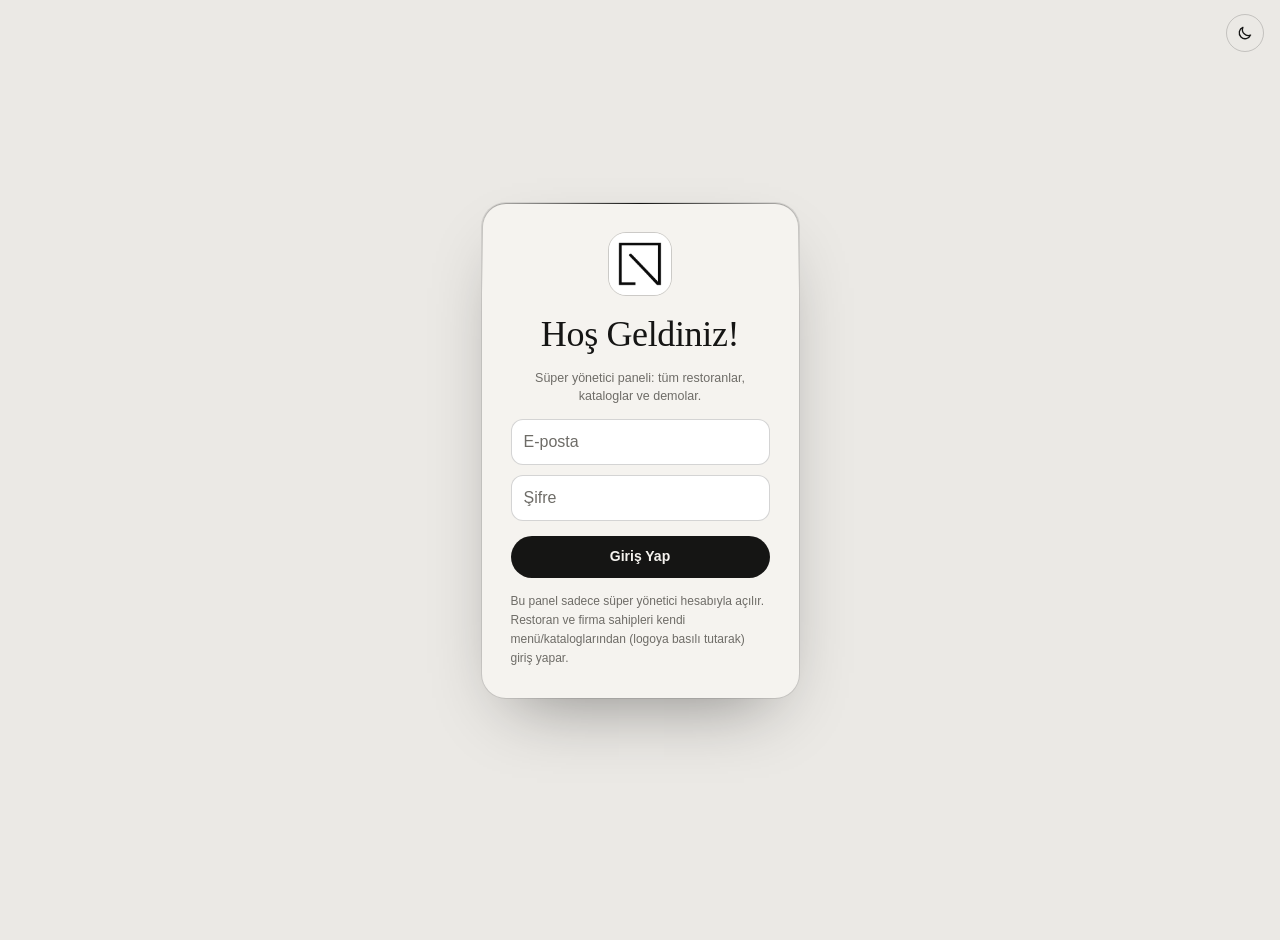
==== 821/index.html @ 1d8a5e5c "QR kod: /821, menü paneli ve katalog panelinden PNG/SVG indirme Co-Authored-By: Claude Sonnet 5.5 <n" ====
<!DOCTYPE html>
<html lang="tr">
<head>
<meta charset="UTF-8">
<meta http-equiv="Content-Security-Policy" content="default-src 'self'; script-src 'self' 'unsafe-inline'; style-src 'self' 'unsafe-inline' https://fonts.googleapis.com; font-src 'self' https://fonts.gstatic.com data:; img-src 'self' https: data: blob:; media-src 'self' https: data: blob:; connect-src 'self' https://rfwgjzkewtjpdcvrhepg.supabase.co https://media.neardiji.com https://translate.googleapis.com https://api.mymemory.translated.net https://open.er-api.com https://api.frankfurter.app https://api.frankfurter.dev; worker-src 'self' blob:; object-src 'none'; base-uri 'self'; form-action 'self'; frame-src 'none'; upgrade-insecure-requests">
<meta name="referrer" content="strict-origin-when-cross-origin">
<link rel="icon" href="/favicon.ico" sizes="any">
<link rel="icon" type="image/png" sizes="32x32" href="/assets/icons/favicon-32.png">
<link rel="apple-touch-icon" href="/assets/icons/apple-touch-icon.png">
<link rel="manifest" href="/site.webmanifest">
<link rel="preconnect" href="https://fonts.googleapis.com">
<link rel="preconnect" href="https://fonts.gstatic.com" crossorigin>
<link rel="stylesheet" href="https://fonts.googleapis.com/css2?family=Geist:wght@400;500;600;700&family=Instrument+Serif&display=swap">
<script>try{var t=localStorage.getItem("nd821Theme")||(matchMedia("(prefers-color-scheme: light)").matches?"light":"dark");document.documentElement.dataset.theme=t}catch(e){}</script>
<meta name="apple-mobile-web-app-capable" content="yes">
<meta name="mobile-web-app-capable" content="yes">
<meta name="viewport" content="width=device-width,initial-scale=1,viewport-fit=cover">
<meta name="theme-color" content="#111110">
<meta name="robots" content="noindex,nofollow">
<title>NearDiji Süper Yönetici</title>
<style>
/* Tek koyu görünüm: menü panelinin altın vurgulu tasarım dili */
:root{
 color-scheme:dark;
 --bg:#0f0f11;
 --surface:#16161a;
 --surface2:#1d1d22;
 --line:rgba(255,255,255,.08);
 --ink:#f2f2f4;
 --muted:#8b8b95;
 --accent:#d6a83d;
 --accent2:#f0c45a;
 --ok:#6fcf8f;
 --warn:#f0b35a;
 --bad:#ff8d8d;
 --info:#8fb8ff;
 --font:-apple-system,BlinkMacSystemFont,"Segoe UI",Roboto,Helvetica,Arial,sans-serif;
 --mono:ui-monospace,SFMono-Regular,Menlo,Consolas,monospace;
}
*{box-sizing:border-box}
html,body{margin:0;background:var(--bg);color:var(--ink);font:14px/1.5 var(--font)}
body{
 padding-left:max(16px,env(safe-area-inset-left,0px));
 padding-right:max(16px,env(safe-area-inset-right,0px));
 padding-top:env(safe-area-inset-top,0px);
 padding-bottom:calc(40px + env(safe-area-inset-bottom,0px));
}
button,input,select{font:inherit;color:inherit}
button{cursor:pointer}
button:focus-visible,input:focus-visible,select:focus-visible,a:focus-visible{outline:2px solid var(--accent);outline-offset:2px}
a{color:var(--accent2)}
.wrap{max-width:1100px;margin:0 auto}
[hidden]{display:none!important}

.btn{
 display:inline-flex;align-items:center;justify-content:center;gap:6px;
 min-height:42px;padding:9px 14px;border-radius:11px;
 border:1px solid var(--line);background:var(--surface2);color:var(--ink);
 font-weight:700;font-size:13px;text-decoration:none;white-space:nowrap
}
.btn.gold{border-color:transparent;background:linear-gradient(135deg,var(--accent),var(--accent2));color:#111}
.btn.danger{background:#3a1719;border-color:#572024;color:var(--bad)}
.btn.small{min-height:34px;padding:6px 11px;font-size:12px;border-radius:9px}
.btn:disabled{opacity:.55;cursor:default}

.field{display:flex;flex-direction:column;gap:6px;margin-top:12px}
.field label{font-size:11px;font-weight:700;color:var(--muted);letter-spacing:.02em}
.field input,.field select{
 width:100%;min-height:44px;padding:10px 12px;border-radius:11px;
 border:1px solid #303036;background:#121215;outline:none
}
.field input:focus,.field select:focus{border-color:var(--accent)}
.hint{font-size:11px;color:var(--muted)}
.hint code{font-family:var(--mono);color:var(--accent2);word-break:break-all}
.error{
 margin-top:12px;padding:10px 12px;border-radius:10px;
 background:#3a1717;color:var(--bad);font-size:12.5px
}

/* Giriş */
.login-screen{min-height:100vh;min-height:100dvh;display:flex;align-items:center;justify-content:center;padding:24px 0}
.login{max-width:380px;margin:12vh auto 0;padding:26px;border-radius:20px;background:var(--surface);border:1px solid var(--line)}
.logo{
 width:56px;height:56px;border-radius:16px;margin-bottom:16px;
 display:flex;align-items:center;justify-content:center;
 background:linear-gradient(135deg,var(--accent),var(--accent2));color:#111;
 font:700 26px Georgia,serif
}
.login h1{margin:0;font-size:22px}
.login p{margin:6px 0 4px;color:var(--muted);font-size:13px}
.login .btn{width:100%;margin-top:16px}

/* Üst bar */
.top{
 position:sticky;top:env(safe-area-inset-top,0px);z-index:20;
 display:flex;align-items:center;justify-content:space-between;gap:12px;
 padding:14px 0;background:var(--bg);border-bottom:1px solid var(--line)
}
body::before{content:"";position:fixed;inset:0 0 auto;height:env(safe-area-inset-top,0px);z-index:30;background:var(--bg)}
.brand{display:flex;align-items:center;gap:11px;min-width:0}
.brand .logo{width:40px;height:40px;border-radius:12px;margin:0;font-size:19px;flex:0 0 40px}
.brand b{display:block;font-size:15px}
.brand span{display:block;color:var(--muted);font-size:11px;white-space:nowrap;overflow:hidden;text-overflow:ellipsis}

/* İstatistik */
.stats{display:grid;grid-template-columns:repeat(5,1fr);gap:10px;margin-top:18px}
.stat{padding:13px 14px;border-radius:14px;background:var(--surface);border:1px solid var(--line)}
.stat small{display:block;color:var(--muted);font-size:11px}
.stat b{display:block;margin-top:4px;font-size:24px;font-variant-numeric:tabular-nums}
.stat.warn b{color:var(--warn)}

.actions{display:flex;gap:10px;margin-top:16px;flex-wrap:wrap}
.actions .btn{flex:1 1 180px}

.toolbar{display:flex;gap:10px;margin-top:16px;flex-wrap:wrap;align-items:center}
.search{
 flex:1 1 240px;display:flex;align-items:center;gap:8px;padding:0 12px;
 min-height:44px;border-radius:12px;border:1px solid #303036;background:#121215
}
.search input{flex:1;min-width:0;border:0;background:transparent;outline:none;min-height:42px}
.chips{display:flex;gap:6px;flex-wrap:wrap}
.chip{
 min-height:34px;padding:6px 12px;border-radius:999px;border:1px solid var(--line);
 background:var(--surface);color:var(--muted);font-size:12px;font-weight:700
}
.chip.on{border-color:var(--accent);color:var(--accent2);background:rgba(214,168,61,.1)}

/* Ürün sekmesi: Menüler | Kataloglar */
.kinds{display:grid;grid-template-columns:1fr 1fr;gap:6px;padding:5px;margin:0 0 14px;border:1px solid rgba(255,255,255,.08);border-radius:16px;background:rgba(255,255,255,.03)}
.kinds button{display:flex;flex-direction:column;align-items:center;gap:2px;padding:10px 8px;border:0;border-radius:12px;background:transparent;color:#a1a1aa;font:inherit;font-weight:700;font-size:14px;cursor:pointer;min-height:48px}
.kinds button small{font-weight:500;font-size:11px;opacity:.7}
.kinds button.on{background:#d6a83d;color:#111}
/* Restoran listesi */
.list{display:grid;grid-template-columns:repeat(auto-fill,minmax(320px,1fr));gap:12px;margin-top:16px}
.card{
 display:flex;flex-direction:column;gap:10px;padding:15px;border-radius:16px;
 background:var(--surface);border:1px solid var(--line);min-width:0
}
.card-head{display:flex;align-items:flex-start;justify-content:space-between;gap:10px}
.card-head h3{margin:0;font-size:16px;line-height:1.3;word-break:break-word}
.card-head a{font-family:var(--mono);font-size:11.5px;word-break:break-all;text-decoration:none}
.pill{
 flex:0 0 auto;padding:3px 9px;border-radius:999px;font-size:11px;font-weight:800;
 border:1px solid currentColor
}
.pill.active{color:var(--ok)}
.pill.trial{color:var(--info)}
.pill.expired{color:var(--warn)}
.pill.passive{color:var(--muted)}
.meta{display:flex;flex-wrap:wrap;gap:6px 14px;color:var(--muted);font-size:12px}
.meta b{color:var(--ink);font-variant-numeric:tabular-nums}
.trialline{font-size:12.5px;padding:8px 10px;border-radius:10px;background:var(--surface2)}
.trialline.warn{color:var(--warn)}
.members{display:flex;flex-direction:column;gap:4px;font-size:12px}
.member{display:flex;align-items:center;gap:6px;min-width:0}
.member span{overflow:hidden;text-overflow:ellipsis;white-space:nowrap}
.tag{flex:0 0 auto;padding:1px 6px;border-radius:6px;background:rgba(240,179,90,.13);color:var(--warn);font-size:10px;font-weight:700}
.card-actions{display:flex;gap:6px;flex-wrap:wrap;margin-top:2px}
.card-actions .btn{flex:1 1 auto}
.empty{margin-top:30px;padding:30px;text-align:center;color:var(--muted);border:1px dashed var(--line);border-radius:16px}

/* Modal */
.overlay{
 position:fixed;inset:0;z-index:100;display:flex;align-items:flex-end;justify-content:center;
 background:rgba(0,0,0,.7);padding:0
}
.modal{
 width:100%;max-width:560px;max-height:92vh;overflow:auto;
 padding:20px max(18px,env(safe-area-inset-left,0px)) calc(22px + env(safe-area-inset-bottom,0px));
 border-radius:22px 22px 0 0;background:var(--surface);border:1px solid var(--line)
}
@media (min-width:700px){
 .overlay{align-items:center;padding:20px}
 .modal{border-radius:22px}
}
.modal-head{display:flex;align-items:center;justify-content:space-between;gap:10px}
.modal-head h2{margin:0;font-size:19px}
.x{width:36px;height:36px;border-radius:50%;border:0;background:var(--surface2);font-size:18px}
.seg{display:grid;grid-template-columns:1fr 1fr;gap:6px;margin-top:14px}
.seg button{min-height:46px;border-radius:12px;border:1px solid var(--line);background:var(--surface2);font-weight:700;color:var(--muted)}
.seg button.on{border-color:var(--accent);color:var(--accent2);background:rgba(214,168,61,.1)}
.seg button small{display:block;font-weight:500;font-size:10.5px}
.row2{display:grid;grid-template-columns:1fr 1fr;gap:10px}
.check{display:flex;align-items:center;gap:10px;margin-top:14px;font-size:13px}
.check input{width:20px;height:20px;accent-color:var(--accent)}
.modal-foot{display:flex;gap:8px;margin-top:20px}
.modal-foot .btn{flex:1}
.result{
 margin-top:14px;padding:14px;border-radius:14px;background:#121215;border:1px solid var(--line);
 font-family:var(--mono);font-size:12.5px;white-space:pre-wrap;word-break:break-word;line-height:1.6
}
.success{display:flex;align-items:center;gap:10px;margin-top:6px;color:var(--ok);font-weight:700}
.section-title{margin:20px 0 4px;font-size:12px;font-weight:800;color:var(--muted);text-transform:uppercase;letter-spacing:.06em}
.ext{display:flex;gap:6px;flex-wrap:wrap;margin-top:8px}
.memberrow{display:flex;align-items:center;justify-content:space-between;gap:8px;padding:9px 0;border-bottom:1px solid var(--line);font-size:13px}
.memberrow span{min-width:0;overflow:hidden;text-overflow:ellipsis}

#toast{
 position:fixed;left:50%;top:calc(14px + env(safe-area-inset-top,0px));z-index:300;
 transform:translate(-50%,-20px);opacity:0;pointer-events:none;
 max-width:calc(100% - 32px);padding:11px 16px;border-radius:12px;
 background:#1d1d22;border:1px solid rgba(214,168,61,.45);font-weight:700;font-size:13px;
 transition:opacity .2s,transform .2s
}
#toast.show{opacity:1;transform:translate(-50%,0)}

.loading{display:flex;flex-direction:column;align-items:center;justify-content:center;gap:14px;margin-top:60px;color:var(--muted)}
.spin{width:22px;height:22px;border-radius:50%;border:3px solid rgba(255,255,255,.1);border-top-color:var(--accent);animation:spin .8s linear infinite}
@keyframes spin{to{transform:rotate(360deg)}}
@media (prefers-reduced-motion:reduce){.spin{animation-duration:2.4s}#toast{transition:none}}

@media (max-width:760px){
 .stats{grid-template-columns:repeat(2,1fr)}
 .stats .stat:first-child{grid-column:1/-1}
 .list{grid-template-columns:1fr}
}

/* ===== Giriş kartı (Uiverse.io by Priyanshu02020, menu21 için uyarlandı) ===== */
.lg-container{
 --form-width:315px;
 --login-box-color:#272727;
 --input-color:#3a3a3a;
 --button-color:#373737;
 --footer-color:rgba(255,255,255,.5);
 display:flex;justify-content:center;align-items:center;
 position:relative;overflow:hidden;
 background:var(--login-box-color);
 border-radius:24px;
 width:min(calc(var(--form-width) + 2px),100%);
 padding:1px;
 z-index:8;
 box-shadow:
  0 4px 8px rgba(0,0,0,.2),
  0 8px 16px rgba(0,0,0,.2),
  0 0 8px rgba(255,255,255,.1),
  0 0 16px rgba(255,255,255,.08);
}
.lg-container::before{
 content:"";
 position:absolute;left:50%;top:50%;
 width:200%;aspect-ratio:1;
 z-index:-2;
 background:conic-gradient(from 45deg,transparent 75%,#fff,transparent 100%);
 transform:translate(-50%,-50%) rotate(0deg);
 animation:lgSpin 4s ease-in-out infinite;
}
@keyframes lgSpin{
 100%{transform:translate(-50%,-50%) rotate(360deg)}
}
.lg-box{
 position:relative;z-index:10;
 width:100%;
 background:var(--login-box-color);
 border-radius:23px;
 padding:28px;
 backdrop-filter:blur(15px);
 -webkit-backdrop-filter:blur(15px);
 box-shadow:
  inset 0 40px 60px -8px rgba(255,255,255,.12),
  inset 4px 0 12px -6px rgba(255,255,255,.12),
  inset 0 0 12px -4px rgba(255,255,255,.12);
}
.lg-form{
 display:flex;justify-content:center;align-items:center;
 flex-direction:column;gap:10px;
}
.lg-logo{
 width:65px;height:65px;flex:0 0 65px;
 background:linear-gradient(135deg,rgba(255,255,255,.2),rgba(0,0,0,.2));
 box-shadow:8px 8px 16px rgba(0,0,0,.2),-8px -8px 16px rgba(255,255,255,.06);
 border-radius:20px;border:2px solid #fff;
 display:flex;justify-content:center;align-items:center;
 position:relative;
}
.lg-logo::before{
 content:"";position:absolute;bottom:10px;width:50%;height:20%;
 border-top-left-radius:40px;border-top-right-radius:40px;
 border-bottom-right-radius:20px;border-bottom-left-radius:20px;
 border:2.5px solid #fff;
}
.lg-logo::after{
 content:"";position:absolute;top:10px;width:30%;height:30%;
 border-radius:50%;border:2.5px solid #fff;
}
.lg-header{
 width:100%;text-align:center;font-size:24px;font-weight:bold;
 padding:6px;color:#fff;margin:0;line-height:1.25
}
.lg-sub{
 width:100%;margin:-4px 0 4px;text-align:center;
 color:var(--footer-color);font-size:12.5px;line-height:1.45
}
.lg-input{
 width:100%;padding:10px 12px;min-height:42px;
 border:1px solid transparent;border-radius:12px;
 background:var(--input-color);color:#fff;
 outline:none;font-size:16px;
}
.lg-input::placeholder{color:rgba(255,255,255,.45)}
.lg-input:focus{border:1px solid #fff}
.lg-button{
 width:100%;height:42px;border:none;border-radius:20px;
 font-size:14px;font-weight:600;cursor:pointer;
 display:grid;place-content:center;
 background:var(--button-color);color:#fff;
 transition:.3s;
 box-shadow:
  inset 0 3px 6px -4px rgba(255,255,255,.6),
  inset 0 -3px 6px -2px rgba(0,0,0,.8);
}
.lg-button.sign-in{margin-top:5px}
.lg-button:hover{
 background:rgba(255,255,255,.25);
 box-shadow:
  inset 0 3px 6px rgba(255,255,255,.6),
  inset 0 -3px 6px rgba(0,0,0,.8),
  0 0 8px rgba(255,255,255,.05);
}
.lg-button:disabled{opacity:.6;cursor:default}
.lg-footer{
 width:100%;margin:4px 0 0;text-align:left;
 color:var(--footer-color);font-size:12px;line-height:1.6
}
.lg-link{
 position:relative;padding:0;border:0;background:none;
 color:var(--footer-color);font-weight:600;font-size:12px;
 text-decoration:none;cursor:pointer;transition:color .3s ease
}
.lg-link::after{
 content:"";position:absolute;left:0;bottom:-2px;width:0;
 border-radius:6px;height:1px;background:currentColor;transition:width .3s ease
}
.lg-link:hover,.lg-link:focus-visible{color:#fff}
.lg-link:hover::after,.lg-link:focus-visible::after{width:100%}
.lg-close{
 position:absolute;top:12px;right:12px;z-index:12;
 width:32px;height:32px;border:0;border-radius:50%;
 background:rgba(255,255,255,.08);color:#ddd;font-size:18px;cursor:pointer
}
.lg-error{
 display:none;width:100%;padding:9px 11px;border-radius:10px;
 background:rgba(255,80,80,.14);color:#ff9d9d;font-size:12px;text-align:center
}
.lg-loader{margin:6px auto 0}
@media (prefers-reduced-motion:reduce){.lg-container::before{animation-duration:16s}}

/* ===== Yükleme animasyonu ===== */
/* From Uiverse.io by r0n-dev */ 
.orbital-loader {
  position: relative;
  width: 140px;
  height: 140px;
  margin: auto;
  display: flex;
  align-items: center;
  justify-content: center;
  background: transparent;
  perspective: 800px;
  transform-style: preserve-3d;
  box-sizing: border-box;
}

.orbital-loader *,
.orbital-loader *::before,
.orbital-loader *::after {
  box-sizing: border-box;
  transform-style: preserve-3d;
}

.core-system {
  position: absolute;
  width: 10px;
  height: 10px;
  display: flex;
  align-items: center;
  justify-content: center;
  animation: coreMasterCycle 22s cubic-bezier(0.4, 0, 0.2, 1) infinite;
}

.core-micro-center {
  position: absolute;
  width: 3px;
  height: 3px;
  background-color: #ffffff;
  border-radius: 50%;
  box-shadow: 0 0 6px 1px rgba(255, 255, 255, 0.9);
  animation: corePulse 3.73s ease-in-out infinite alternate;
}

.core-inner-glow {
  position: absolute;
  width: 8px;
  height: 8px;
  border-radius: 50%;
  background: radial-gradient(
    circle,
    rgba(200, 235, 255, 0.9) 0%,
    rgba(255, 255, 255, 0) 70%
  );
  animation: coreBreathe 2.41s ease-in-out infinite alternate;
}

.core-thin-ring {
  position: absolute;
  width: 14px;
  height: 14px;
  border: 1px solid rgba(255, 255, 255, 0.6);
  border-radius: 50%;
  animation: coreRingRotate 4.12s linear infinite;
}

.core-secondary-ring {
  position: absolute;
  width: 22px;
  height: 22px;
  border: 1px dashed rgba(180, 220, 255, 0.35);
  border-radius: 50%;
  animation: coreRingRotateReverse 6.28s linear infinite;
}

.core-outer-ring {
  position: absolute;
  width: 32px;
  height: 32px;
  border: 1px solid rgba(255, 255, 255, 0.15);
  border-top-color: rgba(255, 255, 255, 0.5);
  border-radius: 50%;
  animation: coreRingRotate 9.14s linear infinite;
}

.core-halo {
  position: absolute;
  width: 44px;
  height: 44px;
  border-radius: 50%;
  background: radial-gradient(
    circle,
    rgba(160, 215, 255, 0.12) 0%,
    rgba(255, 255, 255, 0) 75%
  );
  animation: coreFluctuate 5.18s ease-in-out infinite alternate;
}

.pulse-system {
  position: absolute;
  width: 100%;
  height: 100%;
  pointer-events: none;
  display: flex;
  align-items: center;
  justify-content: center;
}

.pulse-ring {
  position: absolute;
  border-radius: 50%;
  border: 1px solid rgba(210, 240, 255, 0.8);
  opacity: 0;
  width: 4px;
  height: 4px;
}

.pulse-ring-1 {
  animation: shockwavePulse 22s cubic-bezier(0.1, 0.8, 0.3, 1) infinite;
}

.pulse-ring-2 {
  animation: shockwavePulse 22s cubic-bezier(0.1, 0.8, 0.3, 1) infinite 0.18s;
}

.pulse-ring-3 {
  animation: shockwavePulse 22s cubic-bezier(0.1, 0.8, 0.3, 1) infinite 0.36s;
}

.orbit-system {
  position: absolute;
  display: flex;
  align-items: center;
  justify-content: center;
  border-radius: 50%;
}

.orbit-path {
  position: absolute;
  width: 100%;
  height: 100%;
  border-radius: 50%;
  pointer-events: none;
}

.orbit-object-wrapper {
  position: absolute;
  width: 100%;
  height: 100%;
  border-radius: 50%;
}

.orbit-object {
  position: absolute;
  top: 50%;
  left: 100%;
  transform: translate(-50%, -50%);
}

.orbit-1 {
  width: 90px;
  height: 90px;
  transform: rotateX(68deg) rotateY(12deg) rotateZ(0deg);
  animation: orbitMaster1 22s ease-in-out infinite;
}

.orbit-1 .orbit-path {
  border: 1px solid rgba(255, 255, 255, 0.22);
  background: radial-gradient(
    circle,
    transparent 60%,
    rgba(255, 255, 255, 0.03) 100%
  );
}

.orbit-1 .orbit-object-wrapper {
  animation: spinClockwise 3.73s linear infinite;
}

.orbit-1 .obj-circle {
  width: 4px;
  height: 4px;
  background-color: #ffffff;
  border-radius: 50%;
  box-shadow: 0 0 5px #ffffff;
}

.orbit-1 .object-trail {
  position: absolute;
  top: 50%;
  left: 100%;
  width: 18px;
  height: 1px;
  background: linear-gradient(90deg, rgba(255, 255, 255, 0.4), transparent);
  transform-origin: left center;
  transform: translateY(-50%) rotate(180deg);
}

.orbit-2 {
  width: 114px;
  height: 114px;
  transform: rotateX(58deg) rotateY(-28deg) rotateZ(25deg);
  animation: orbitMaster2 22s ease-in-out infinite;
}

.orbit-2 .orbit-path {
  border: 1px solid rgba(220, 230, 240, 0.14);
  mask: radial-gradient(circle, transparent 50%, #000 100%),
    conic-gradient(from 0deg, #000 0deg, transparent 270deg, #000 360deg);
  -webkit-mask: conic-gradient(
    from 45deg,
    rgba(0, 0, 0, 0.8) 0deg,
    transparent 180deg,
    rgba(0, 0, 0, 0.8) 360deg
  );
}

.orbit-2 .orbit-object-wrapper {
  animation: spinCounterClockwise 5.18s linear infinite;
}

.orbit-2 .obj-ring {
  width: 5px;
  height: 5px;
  border: 1px solid rgba(255, 255, 255, 0.9);
  border-radius: 50%;
  animation: keepUpright2 5.18s linear infinite;
}

.orbit-3 {
  width: 54px;
  height: 54px;
  transform: rotateX(76deg) rotateY(38deg) rotateZ(-15deg);
  animation: orbitMaster3 22s ease-in-out infinite;
}

.orbit-3 .orbit-path {
  border: 1px dashed rgba(255, 255, 255, 0.28);
}

.orbit-3 .orbit-object-wrapper {
  animation: spinClockwise 2.31s linear infinite;
}

.orbit-3 .obj-bright-point {
  width: 3px;
  height: 3px;
  background-color: #e0f2ff;
  border-radius: 50%;
  box-shadow: 0 0 6px 1px #a6daff;
}

.orbit-4 {
  width: 132px;
  height: 132px;
  transform: rotateX(42deg) rotateY(-52deg) rotateZ(40deg);
  animation: orbitMaster4 22s ease-in-out infinite;
}

.orbit-4 .orbit-path {
  border: 1px solid rgba(255, 255, 255, 0.08);
}

.orbit-4 .orbit-object-wrapper {
  animation: spinCounterClockwise 9.26s linear infinite;
}

.orbit-4 .obj-diamond {
  width: 4px;
  height: 4px;
  background-color: rgba(230, 240, 255, 0.85);
  transform: translate(-50%, -50%) rotate(45deg);
  box-shadow: 0 0 3px rgba(255, 255, 255, 0.5);
}

.orbit-5 {
  width: 102px;
  height: 102px;
  transform: rotateX(62deg) rotateY(65deg) rotateZ(-45deg);
  animation: orbitMaster5 22s ease-in-out infinite;
}

.orbit-5 .orbit-path {
  border: 1px solid rgba(255, 255, 255, 0.12);
  border-left-color: rgba(255, 255, 255, 0.35);
}

.orbit-5 .orbit-object-wrapper {
  animation: spinCounterClockwise 7.87s linear infinite;
}

.orbit-5 .obj-line {
  width: 6px;
  height: 1px;
  background-color: #ffffff;
  box-shadow: 0 0 4px rgba(255, 255, 255, 0.8);
  animation: selfRotate 3.1s linear infinite;
}

.orbit-6 {
  width: 122px;
  height: 122px;
  transform: rotateX(84deg) rotateY(-78deg) rotateZ(10deg);
  animation: orbitMaster6 22s ease-in-out infinite;
}

.orbit-6 .orbit-path {
  border: 1px solid rgba(200, 210, 225, 0.06);
  border-top: 1px solid rgba(255, 255, 255, 0.25);
}

.orbit-6 .orbit-object-wrapper {
  animation: spinClockwise 11.13s linear infinite;
}

.orbit-6 .obj-square {
  width: 3px;
  height: 3px;
  background-color: rgba(210, 235, 255, 0.9);
  animation: keepUpright6 11.13s linear infinite;
}

.orbit-7 {
  width: 138px;
  height: 120px;
  transform: rotateX(48deg) rotateY(22deg) rotateZ(-65deg) skewX(8deg);
  animation: orbitMaster7 22s ease-in-out infinite;
}

.orbit-7 .orbit-path {
  border: 1px solid rgba(255, 255, 255, 0.1);
  border-style: double;
}

.orbit-7 .orbit-object-wrapper {
  animation: spinCounterClockwise 13.62s linear infinite;
}

.orbit-7 .obj-fragment {
  width: 5px;
  height: 4px;
  background-color: rgba(240, 248, 255, 0.85);
  clip-path: polygon(0% 0%, 100% 20%, 80% 100%, 10% 70%);
  animation: selfRotate 4.5s linear infinite reverse;
}

.particle-system {
  position: absolute;
  width: 100%;
  height: 100%;
  pointer-events: none;
}

.particle {
  position: absolute;
  background-color: rgba(255, 255, 255, 0.7);
  border-radius: 50%;
  animation: particleFloat 6s ease-in-out infinite alternate;
}

.p1 {
  width: 1.5px;
  height: 1.5px;
  top: 22%;
  left: 30%;
  animation-delay: 0.2s;
  opacity: 0.4;
}
.p2 {
  width: 2px;
  height: 2px;
  top: 75%;
  left: 20%;
  animation-delay: 1.1s;
  opacity: 0.6;
}
.p3 {
  width: 1px;
  height: 1px;
  top: 15%;
  left: 70%;
  animation-delay: 0.7s;
  opacity: 0.3;
}
.p4 {
  width: 2px;
  height: 2px;
  top: 80%;
  left: 75%;
  animation-delay: 2.3s;
  opacity: 0.5;
}
.p5 {
  width: 1.5px;
  height: 1.5px;
  top: 45%;
  left: 12%;
  animation-delay: 1.8s;
  opacity: 0.6;
}
.p6 {
  width: 1px;
  height: 1px;
  top: 50%;
  left: 88%;
  animation-delay: 3.1s;
  opacity: 0.4;
}
.p7 {
  width: 2.5px;
  height: 2.5px;
  top: 32%;
  left: 82%;
  animation-delay: 0.4s;
  opacity: 0.7;
  box-shadow: 0 0 3px #fff;
}
.p8 {
  width: 1px;
  height: 1px;
  top: 68%;
  left: 35%;
  animation-delay: 2.9s;
  opacity: 0.3;
}
.p9 {
  width: 1.5px;
  height: 1.5px;
  top: 88%;
  left: 45%;
  animation-delay: 1.4s;
  opacity: 0.5;
}
.p10 {
  width: 2px;
  height: 2px;
  top: 10%;
  left: 48%;
  animation-delay: 3.5s;
  opacity: 0.6;
}
.p11 {
  width: 1px;
  height: 1px;
  top: 38%;
  left: 25%;
  animation-delay: 0.9s;
  opacity: 0.4;
}
.p12 {
  width: 1.5px;
  height: 1.5px;
  top: 62%;
  left: 78%;
  animation-delay: 2.1s;
  opacity: 0.5;
}
.p13 {
  width: 2px;
  height: 2px;
  top: 28%;
  left: 60%;
  animation-delay: 1.6s;
  opacity: 0.3;
}
.p14 {
  width: 1px;
  height: 1px;
  top: 72%;
  left: 58%;
  animation-delay: 3.8s;
  opacity: 0.4;
}
.p15 {
  width: 2px;
  height: 2px;
  top: 55%;
  left: 18%;
  animation-delay: 2.7s;
  opacity: 0.6;
}

.energy-fragments {
  position: absolute;
  width: 100%;
  height: 100%;
  pointer-events: none;
}

.energy-fragment {
  position: absolute;
  width: 3px;
  height: 3px;
  background-color: rgba(180, 230, 255, 0.9);
  border-radius: 50%;
  box-shadow: 0 0 5px rgba(180, 230, 255, 0.8);
}

.ef1 {
  top: 50%;
  left: 50%;
  animation: energyFragmentMotion1 22s ease-in-out infinite;
}

.ef2 {
  top: 50%;
  left: 50%;
  animation: energyFragmentMotion2 22s ease-in-out infinite;
}

.ef3 {
  top: 50%;
  left: 50%;
  animation: energyFragmentMotion3 22s ease-in-out infinite;
}

@keyframes spinClockwise {
  0% {
    transform: rotate(0deg);
  }
  100% {
    transform: rotate(360deg);
  }
}

@keyframes spinCounterClockwise {
  0% {
    transform: rotate(0deg);
  }
  100% {
    transform: rotate(-360deg);
  }
}

@keyframes selfRotate {
  0% {
    transform: translate(-50%, -50%) rotate(0deg);
  }
  100% {
    transform: translate(-50%, -50%) rotate(360deg);
  }
}

@keyframes keepUpright2 {
  0% {
    transform: translate(-50%, -50%) rotate(0deg);
  }
  100% {
    transform: translate(-50%, -50%) rotate(360deg);
  }
}

@keyframes keepUpright6 {
  0% {
    transform: translate(-50%, -50%) rotate(0deg);
  }
  100% {
    transform: translate(-50%, -50%) rotate(-360deg);
  }
}

@keyframes corePulse {
  0% {
    transform: scale(0.85);
    opacity: 0.7;
  }
  100% {
    transform: scale(1.25);
    opacity: 1;
    box-shadow: 0 0 9px 2px rgba(255, 255, 255, 1);
  }
}

@keyframes coreBreathe {
  0% {
    transform: scale(0.9);
    opacity: 0.4;
  }
  100% {
    transform: scale(1.4);
    opacity: 0.9;
  }
}

@keyframes coreFluctuate {
  0% {
    transform: scale(0.8) rotate(0deg);
    opacity: 0.2;
  }
  50% {
    opacity: 0.6;
  }
  100% {
    transform: scale(1.2) rotate(180deg);
    opacity: 0.3;
  }
}

@keyframes coreRingRotate {
  0% {
    transform: rotate(0deg);
  }
  100% {
    transform: rotate(360deg);
  }
}

@keyframes coreRingRotateReverse {
  0% {
    transform: rotate(0deg);
  }
  100% {
    transform: rotate(-360deg);
  }
}

@keyframes particleFloat {
  0% {
    transform: translate(0, 0) scale(0.8);
  }
  50% {
    transform: translate(3px, -4px) scale(1.2);
  }
  100% {
    transform: translate(-2px, 3px) scale(0.9);
  }
}

@keyframes shockwavePulse {
  0% {
    width: 4px;
    height: 4px;
    opacity: 0;
    border-width: 2px;
  }
  85% {
    opacity: 0;
  }
  86% {
    width: 6px;
    height: 6px;
    opacity: 1;
    border-color: rgba(255, 255, 255, 1);
    border-width: 2px;
  }
  92% {
    width: 130px;
    height: 130px;
    opacity: 0.4;
    border-color: rgba(160, 220, 255, 0.6);
    border-width: 1px;
  }
  96% {
    width: 170px;
    height: 170px;
    opacity: 0;
    border-width: 0.5px;
  }
  100% {
    width: 4px;
    height: 4px;
    opacity: 0;
  }
}

@keyframes coreMasterCycle {
  0% {
    transform: scale(0.3);
    opacity: 0.2;
  }
  6% {
    transform: scale(1);
    opacity: 1;
  }
  58% {
    transform: scale(1);
    filter: brightness(1);
  }
  64% {
    transform: scale(1.15);
    filter: brightness(1.4);
  }
  68% {
    transform: scale(0.95);
    filter: brightness(1.1);
  }
  74% {
    transform: scale(1.3);
    filter: brightness(1.8);
  }
  80% {
    transform: scale(0.15);
    filter: brightness(0.5);
    opacity: 0.9;
  }
  84% {
    transform: scale(0.05);
    filter: brightness(0.2);
    opacity: 0.3;
  }
  85.5% {
    transform: scale(0);
    opacity: 0;
  }
  86% {
    transform: scale(2.2);
    filter: brightness(2.5);
    opacity: 1;
  }
  90% {
    transform: scale(0.9);
    filter: brightness(1.2);
    opacity: 0.9;
  }
  95% {
    transform: scale(1);
    filter: brightness(1);
    opacity: 1;
  }
  100% {
    transform: scale(1);
    opacity: 1;
  }
}

@keyframes orbitMaster1 {
  0% {
    transform: rotateX(68deg) rotateY(12deg) rotateZ(0deg) scale(0.2);
    opacity: 0;
  }
  8% {
    transform: rotateX(68deg) rotateY(12deg) rotateZ(0deg) scale(1);
    opacity: 1;
  }
  58% {
    transform: rotateX(68deg) rotateY(12deg) rotateZ(0deg) scale(1);
    opacity: 1;
  }
  64% {
    transform: rotateX(68deg) rotateY(12deg) rotateZ(0deg) scale(1.05);
  }
  68% {
    transform: rotateX(0deg) rotateY(0deg) rotateZ(0deg) scale(1);
  }
  74% {
    transform: rotateX(30deg) rotateY(40deg) rotateZ(90deg) scale(1.1);
    opacity: 0.9;
  }
  81% {
    transform: rotateX(68deg) rotateY(12deg) rotateZ(180deg) scale(0.15);
    opacity: 0.3;
  }
  85% {
    transform: scale(0);
    opacity: 0;
  }
  88% {
    transform: rotateX(68deg) rotateY(12deg) rotateZ(0deg) scale(1.3);
    opacity: 0.6;
  }
  94% {
    transform: rotateX(68deg) rotateY(12deg) rotateZ(0deg) scale(0.98);
    opacity: 1;
  }
  100% {
    transform: rotateX(68deg) rotateY(12deg) rotateZ(0deg) scale(1);
    opacity: 1;
  }
}

@keyframes orbitMaster2 {
  0% {
    transform: rotateX(58deg) rotateY(-28deg) rotateZ(25deg) scale(0);
    opacity: 0;
  }
  11% {
    transform: rotateX(58deg) rotateY(-28deg) rotateZ(25deg) scale(1);
    opacity: 0.85;
  }
  58% {
    transform: rotateX(58deg) rotateY(-28deg) rotateZ(25deg) scale(1);
    opacity: 0.85;
  }
  64% {
    transform: rotateX(58deg) rotateY(-28deg) rotateZ(25deg) scale(1.08);
  }
  68% {
    transform: rotateX(0deg) rotateY(0deg) rotateZ(0deg) scale(1);
  }
  75% {
    transform: rotateX(-50deg) rotateY(20deg) rotateZ(-45deg) scale(0.8);
    opacity: 1;
  }
  82% {
    transform: rotateX(58deg) rotateY(-28deg) rotateZ(90deg) scale(0.1);
    opacity: 0.2;
  }
  85% {
    transform: scale(0);
    opacity: 0;
  }
  89% {
    transform: rotateX(58deg) rotateY(-28deg) rotateZ(25deg) scale(1.25);
    opacity: 0.5;
  }
  95% {
    transform: rotateX(58deg) rotateY(-28deg) rotateZ(25deg) scale(1);
    opacity: 0.85;
  }
  100% {
    transform: rotateX(58deg) rotateY(-28deg) rotateZ(25deg) scale(1);
    opacity: 0.85;
  }
}

@keyframes orbitMaster3 {
  0% {
    transform: rotateX(76deg) rotateY(38deg) rotateZ(-15deg) scale(0);
    opacity: 0;
  }
  6% {
    transform: rotateX(76deg) rotateY(38deg) rotateZ(-15deg) scale(1);
    opacity: 1;
  }
  58% {
    transform: rotateX(76deg) rotateY(38deg) rotateZ(-15deg) scale(1);
    opacity: 1;
  }
  64% {
    transform: rotateX(76deg) rotateY(38deg) rotateZ(-15deg) scale(1.1);
  }
  68% {
    transform: rotateX(0deg) rotateY(0deg) rotateZ(0deg) scale(1);
  }
  73% {
    transform: rotateX(80deg) rotateY(-10deg) rotateZ(30deg) scale(1.2);
  }
  80% {
    transform: rotateX(76deg) rotateY(38deg) rotateZ(0deg) scale(0.08);
    opacity: 0.4;
  }
  85% {
    transform: scale(0);
    opacity: 0;
  }
  87% {
    transform: rotateX(76deg) rotateY(38deg) rotateZ(-15deg) scale(1.4);
    opacity: 0.8;
  }
  92% {
    transform: rotateX(76deg) rotateY(38deg) rotateZ(-15deg) scale(0.95);
    opacity: 1;
  }
  100% {
    transform: rotateX(76deg) rotateY(38deg) rotateZ(-15deg) scale(1);
    opacity: 1;
  }
}

@keyframes orbitMaster4 {
  0% {
    transform: rotateX(42deg) rotateY(-52deg) rotateZ(40deg) scale(0);
    opacity: 0;
  }
  14% {
    transform: rotateX(42deg) rotateY(-52deg) rotateZ(40deg) scale(1);
    opacity: 0.7;
  }
  58% {
    transform: rotateX(42deg) rotateY(-52deg) rotateZ(40deg) scale(1);
    opacity: 0.7;
  }
  64% {
    transform: rotateX(42deg) rotateY(-52deg) rotateZ(40deg) scale(1.04);
  }
  68% {
    transform: rotateX(0deg) rotateY(0deg) rotateZ(0deg) scale(1);
  }
  76% {
    transform: rotateX(-20deg) rotateY(-80deg) rotateZ(10deg) scale(0.7);
    opacity: 0.9;
  }
  83% {
    transform: rotateX(42deg) rotateY(-52deg) rotateZ(0deg) scale(0.05);
    opacity: 0.1;
  }
  85% {
    transform: scale(0);
    opacity: 0;
  }
  90% {
    transform: rotateX(42deg) rotateY(-52deg) rotateZ(40deg) scale(1.2);
    opacity: 0.4;
  }
  96% {
    transform: rotateX(42deg) rotateY(-52deg) rotateZ(40deg) scale(1);
    opacity: 0.7;
  }
  100% {
    transform: rotateX(42deg) rotateY(-52deg) rotateZ(40deg) scale(1);
    opacity: 0.7;
  }
}

@keyframes orbitMaster5 {
  0% {
    transform: rotateX(62deg) rotateY(65deg) rotateZ(-45deg) scale(0);
    opacity: 0;
  }
  10% {
    transform: rotateX(62deg) rotateY(65deg) rotateZ(-45deg) scale(1);
    opacity: 0.8;
  }
  58% {
    transform: rotateX(62deg) rotateY(65deg) rotateZ(-45deg) scale(1);
    opacity: 0.8;
  }
  64% {
    transform: rotateX(62deg) rotateY(65deg) rotateZ(-45deg) scale(1.06);
  }
  68% {
    transform: rotateX(0deg) rotateY(0deg) rotateZ(0deg) scale(1);
  }
  74% {
    transform: rotateX(45deg) rotateY(20deg) rotateZ(-90deg) scale(1.15);
  }
  81% {
    transform: rotateX(62deg) rotateY(65deg) rotateZ(0deg) scale(0.12);
    opacity: 0.2;
  }
  85% {
    transform: scale(0);
    opacity: 0;
  }
  88.5% {
    transform: rotateX(62deg) rotateY(65deg) rotateZ(-45deg) scale(1.35);
    opacity: 0.6;
  }
  94.5% {
    transform: rotateX(62deg) rotateY(65deg) rotateZ(-45deg) scale(1);
    opacity: 0.8;
  }
  100% {
    transform: rotateX(62deg) rotateY(65deg) rotateZ(-45deg) scale(1);
    opacity: 0.8;
  }
}

@keyframes orbitMaster6 {
  0% {
    transform: rotateX(84deg) rotateY(-78deg) rotateZ(10deg) scale(0);
    opacity: 0;
  }
  16% {
    transform: rotateX(84deg) rotateY(-78deg) rotateZ(10deg) scale(1);
    opacity: 0.65;
  }
  58% {
    transform: rotateX(84deg) rotateY(-78deg) rotateZ(10deg) scale(1);
    opacity: 0.65;
  }
  64% {
    transform: rotateX(84deg) rotateY(-78deg) rotateZ(10deg) scale(1.05);
  }
  68% {
    transform: rotateX(0deg) rotateY(0deg) rotateZ(0deg) scale(1);
  }
  77% {
    transform: rotateX(-70deg) rotateY(40deg) rotateZ(-30deg) scale(0.65);
    opacity: 0.85;
  }
  83.5% {
    transform: rotateX(84deg) rotateY(-78deg) rotateZ(0deg) scale(0.04);
    opacity: 0.1;
  }
  85% {
    transform: scale(0);
    opacity: 0;
  }
  91% {
    transform: rotateX(84deg) rotateY(-78deg) rotateZ(10deg) scale(1.18);
    opacity: 0.35;
  }
  97% {
    transform: rotateX(84deg) rotateY(-78deg) rotateZ(10deg) scale(1);
    opacity: 0.65;
  }
  100% {
    transform: rotateX(84deg) rotateY(-78deg) rotateZ(10deg) scale(1);
    opacity: 0.65;
  }
}

@keyframes orbitMaster7 {
  0% {
    transform: rotateX(48deg) rotateY(22deg) rotateZ(-65deg) skewX(8deg)
      scale(0);
    opacity: 0;
  }
  18% {
    transform: rotateX(48deg) rotateY(22deg) rotateZ(-65deg) skewX(8deg)
      scale(1);
    opacity: 0.75;
  }
  58% {
    transform: rotateX(48deg) rotateY(22deg) rotateZ(-65deg) skewX(8deg)
      scale(1);
    opacity: 0.75;
  }
  64% {
    transform: rotateX(48deg) rotateY(22deg) rotateZ(-65deg) skewX(8deg)
      scale(1.08);
  }
  68% {
    transform: rotateX(0deg) rotateY(0deg) rotateZ(0deg) scale(1);
  }
  75% {
    transform: rotateX(30deg) rotateY(-60deg) rotateZ(45deg) skewX(0deg)
      scale(1.1);
  }
  82% {
    transform: rotateX(48deg) rotateY(22deg) rotateZ(0deg) skewX(0deg)
      scale(0.07);
    opacity: 0.2;
  }
  85% {
    transform: scale(0);
    opacity: 0;
  }
  91.5% {
    transform: rotateX(48deg) rotateY(22deg) rotateZ(-65deg) skewX(8deg)
      scale(1.22);
    opacity: 0.45;
  }
  97.5% {
    transform: rotateX(48deg) rotateY(22deg) rotateZ(-65deg) skewX(8deg)
      scale(1);
    opacity: 0.75;
  }
  100% {
    transform: rotateX(48deg) rotateY(22deg) rotateZ(-65deg) skewX(8deg)
      scale(1);
    opacity: 0.75;
  }
}

@keyframes energyFragmentMotion1 {
  0% {
    transform: translate(-50%, -50%) translate(-35px, -20px) scale(0.8);
    opacity: 0.3;
  }
  30% {
    transform: translate(-50%, -50%) translate(-45px, 25px) scale(1.1);
    opacity: 0.8;
  }
  58% {
    transform: translate(-50%, -50%) translate(-25px, -38px) scale(0.9);
    opacity: 0.6;
  }
  68% {
    transform: translate(-50%, -50%) translate(-15px, -10px) scale(1.3);
    opacity: 1;
  }
  80% {
    transform: translate(-50%, -50%) translate(-2px, -2px) scale(0.3);
    opacity: 0.9;
  }
  85% {
    transform: translate(-50%, -50%) translate(0, 0) scale(0);
    opacity: 0;
  }
  87% {
    transform: translate(-50%, -50%) translate(-65px, -45px) scale(1.6);
    opacity: 1;
  }
  95% {
    transform: translate(-50%, -50%) translate(-38px, -22px) scale(0.9);
    opacity: 0.5;
  }
  100% {
    transform: translate(-50%, -50%) translate(-35px, -20px) scale(0.8);
    opacity: 0.3;
  }
}

@keyframes energyFragmentMotion2 {
  0% {
    transform: translate(-50%, -50%) translate(40px, 15px) scale(1);
    opacity: 0.5;
  }
  35% {
    transform: translate(-50%, -50%) translate(20px, -40px) scale(0.7);
    opacity: 0.4;
  }
  58% {
    transform: translate(-50%, -50%) translate(48px, 10px) scale(1.2);
    opacity: 0.9;
  }
  68% {
    transform: translate(-50%, -50%) translate(12px, 8px) scale(1.4);
    opacity: 1;
  }
  81% {
    transform: translate(-50%, -50%) translate(1px, 1px) scale(0.2);
    opacity: 0.8;
  }
  85% {
    transform: translate(-50%, -50%) translate(0, 0) scale(0);
    opacity: 0;
  }
  87.5% {
    transform: translate(-50%, -50%) translate(55px, 50px) scale(1.5);
    opacity: 1;
  }
  96% {
    transform: translate(-50%, -50%) translate(42px, 18px) scale(1);
    opacity: 0.6;
  }
  100% {
    transform: translate(-50%, -50%) translate(40px, 15px) scale(1);
    opacity: 0.5;
  }
}

@keyframes energyFragmentMotion3 {
  0% {
    transform: translate(-50%, -50%) translate(10px, -45px) scale(0.6);
    opacity: 0.4;
  }
  25% {
    transform: translate(-50%, -50%) translate(-30px, 35px) scale(1);
    opacity: 0.7;
  }
  58% {
    transform: translate(-50%, -50%) translate(15px, 42px) scale(0.8);
    opacity: 0.5;
  }
  68% {
    transform: translate(-50%, -50%) translate(8px, -12px) scale(1.2);
    opacity: 0.95;
  }
  82% {
    transform: translate(-50%, -50%) translate(0px, -1px) scale(0.4);
    opacity: 0.7;
  }
  85% {
    transform: translate(-50%, -50%) translate(0, 0) scale(0);
    opacity: 0;
  }
  88% {
    transform: translate(-50%, -50%) translate(10px, -65px) scale(1.7);
    opacity: 1;
  }
  94% {
    transform: translate(-50%, -50%) translate(12px, -48px) scale(0.7);
    opacity: 0.5;
  }
  100% {
    transform: translate(-50%, -50%) translate(10px, -45px) scale(0.6);
    opacity: 0.4;
  }
}

.orbital-loader:hover .core-micro-center {
  box-shadow: 0 0 10px 3px rgba(255, 255, 255, 1);
  transform: scale(1.3);
}

.orbital-loader:hover .core-halo {
  background: radial-gradient(
    circle,
    rgba(180, 230, 255, 0.25) 0%,
    rgba(255, 255, 255, 0) 75%
  );
}

.orbital-loader:hover .orbit-path {
  border-color: rgba(255, 255, 255, 0.35);
}

.orbital-loader:hover .particle {
  opacity: 0.85;
}

@media (prefers-reduced-motion: reduce) {
  .core-system,
  .pulse-ring-1,
  .pulse-ring-2,
  .pulse-ring-3,
  .orbit-1,
  .orbit-2,
  .orbit-3,
  .orbit-4,
  .orbit-5,
  .orbit-6,
  .orbit-7,
  .orbit-object-wrapper,
  .obj-line,
  .obj-fragment,
  .particle,
  .energy-fragment,
  .core-micro-center,
  .core-inner-glow,
  .core-thin-ring,
  .core-secondary-ring,
  .core-outer-ring,
  .core-halo {
    animation: none !important;
  }

  .orbital-loader {
    perspective: none;
  }

  .orbit-1 {
    transform: rotateX(68deg) rotateY(12deg) rotateZ(0deg);
    opacity: 0.9;
  }
  .orbit-2 {
    transform: rotateX(58deg) rotateY(-28deg) rotateZ(25deg);
    opacity: 0.7;
  }
  .orbit-3 {
    transform: rotateX(76deg) rotateY(38deg) rotateZ(-15deg);
    opacity: 0.8;
  }
  .orbit-4 {
    transform: rotateX(42deg) rotateY(-52deg) rotateZ(40deg);
    opacity: 0.5;
  }
  .orbit-5 {
    transform: rotateX(62deg) rotateY(65deg) rotateZ(-45deg);
    opacity: 0.6;
  }
  .orbit-6 {
    transform: rotateX(84deg) rotateY(-78deg) rotateZ(10deg);
    opacity: 0.5;
  }
  .orbit-7 {
    transform: rotateX(48deg) rotateY(22deg) rotateZ(-65deg);
    opacity: 0.6;
  }
}


/* ===== NearDiji teması — ana siteyle aynı palet, yazı tipi ve düğmeler ===== */
:root{
 color-scheme:dark;
 --bg:#111110;--surface:#1A1A19;--surface2:#232321;--field:#151514;
 --line:rgba(241,239,234,.10);--line2:rgba(241,239,234,.18);
 --ink:#F1EFEA;--muted:#8D8B86;--accent:#F1EFEA;--accent2:#F1EFEA;--onAccent:#111110;
 --ok:#6fcf8f;--warn:#e7b25a;--bad:#ff8d8d;--info:#9cc0ff;
 --font:"Geist",-apple-system,BlinkMacSystemFont,"Segoe UI",Roboto,Arial,sans-serif;
 --serif:"Instrument Serif",Georgia,serif;
}
:root[data-theme="light"]{
 color-scheme:light;
 --bg:#EBE9E5;--surface:#F5F3EF;--surface2:#E4E1DC;--field:#FFFFFF;
 --line:rgba(21,21,20,.10);--line2:rgba(21,21,20,.18);
 --ink:#151514;--muted:#6E6C67;--accent:#151514;--accent2:#151514;--onAccent:#F5F3EF;
 --ok:#2e7d32;--warn:#a15c00;--bad:#c62828;--info:#1f5fbf;
}
html,body{background:var(--bg);color:var(--ink);font-family:var(--font);transition:background .25s,color .25s}
a{color:var(--ink)}
h1,h2,h3,.brand b{letter-spacing:-.02em;font-weight:600}
.btn{border-radius:999px;background:var(--surface2);border-color:var(--line);color:var(--ink);font-weight:600}
.btn:hover{border-color:var(--line2)}
.btn.gold{background:var(--ink);color:var(--onAccent);border-color:transparent}
.btn.gold:hover{opacity:.9}
.btn.danger{background:color-mix(in srgb,var(--bad) 12%,transparent);border-color:color-mix(in srgb,var(--bad) 35%,transparent);color:var(--bad)}
.field input,.field select,.search{border-color:var(--line2);background:var(--field);color:var(--ink)}
.field input:focus,.field select:focus,.search:focus-within{border-color:var(--ink)}
.hint code,.card-head a{color:var(--muted)}
.card-head a:hover{color:var(--ink)}
.error{background:color-mix(in srgb,var(--bad) 12%,transparent);color:var(--bad)}
.stat b{font-weight:500;letter-spacing:-.03em;font-size:28px}
.chip.on,.seg button.on{border-color:var(--ink);color:var(--ink);background:color-mix(in srgb,var(--ink) 8%,transparent)}
.kinds{border-color:var(--line);background:color-mix(in srgb,var(--ink) 3%,transparent)}
.kinds button{color:var(--muted)}
.kinds button.on{background:var(--ink);color:var(--onAccent)}
.tag{background:color-mix(in srgb,var(--warn) 14%,transparent)}
.result{background:var(--field)}
.overlay{background:rgba(10,10,9,.55);backdrop-filter:blur(6px);-webkit-backdrop-filter:blur(6px)}
#toast{background:var(--surface);border-color:var(--line2);color:var(--ink);box-shadow:0 10px 30px rgba(0,0,0,.18)}
.check input{accent-color:var(--ink)}
button:focus-visible,input:focus-visible,select:focus-visible,a:focus-visible{outline-color:var(--ink)}
.logo{background:transparent!important;border:1px solid var(--line2);overflow:hidden;padding:0}
.logo img,.nd-mark{display:block;width:100%;height:100%}
:root:not([data-theme="light"]) .logo img,:root:not([data-theme="light"]) .nd-mark{filter:invert(1)}
.top-right{display:flex;align-items:center;gap:8px}
.theme-btn{display:inline-grid;place-items:center;width:38px;height:38px;padding:0;border-radius:50%;border:1px solid var(--line2);background:transparent;color:var(--ink);cursor:pointer}
.theme-btn svg{width:16px;height:16px}
.login-theme{position:fixed;top:calc(14px + env(safe-area-inset-top,0px));right:max(16px,env(safe-area-inset-right,0px));z-index:40}
:root[data-theme="light"] .orbital-loader{filter:invert(1)}
/* giriş kartı */
.lg-container{--login-box-color:var(--surface);--input-color:var(--field);--button-color:var(--ink);--footer-color:var(--muted);
 box-shadow:0 30px 70px -30px rgba(0,0,0,.45),0 0 0 1px var(--line)}
.lg-container::before{background:conic-gradient(from 45deg,transparent 75%,var(--ink),transparent 100%)}
.lg-box{box-shadow:none}
.lg-logo{width:64px;height:64px;flex:0 0 64px;border:1px solid var(--line2);border-radius:18px;background:none;box-shadow:none;overflow:hidden}
.lg-logo::before,.lg-logo::after{display:none}
.lg-header{color:var(--ink);font-family:var(--serif);font-weight:400;font-size:36px;letter-spacing:-.01em}
.lg-input{color:var(--ink);border:1px solid var(--line2)}
.lg-input::placeholder{color:var(--muted)}
.lg-input:focus{border-color:var(--ink)}
.lg-button{color:var(--onAccent);box-shadow:none;border-radius:999px}
.lg-button:hover{background:var(--ink);opacity:.88;box-shadow:none}
.lg-link:hover,.lg-link:focus-visible{color:var(--ink)}
.lg-error{background:color-mix(in srgb,var(--bad) 12%,transparent);color:var(--bad)}
</style>
</head>
<body>
<div class="wrap" id="app"></div>
<div id="toast"></div>

<script src="/assets/qr.js"></script>
<script>
/* =========================================================
   AYARLAR
========================================================= */
const LOADER_HTML=`<div class="orbital-loader" role="img" aria-label="Yükleniyor"><div class="core-system"><div class="core-halo"></div><div class="core-outer-ring"></div><div class="core-secondary-ring"></div><div class="core-thin-ring"></div><div class="core-inner-glow"></div><div class="core-micro-center"></div></div><div class="pulse-system"><div class="pulse-ring pulse-ring-1"></div><div class="pulse-ring pulse-ring-2"></div><div class="pulse-ring pulse-ring-3"></div></div><div class="orbit-system orbit-1"><div class="orbit-path"></div><div class="orbit-object-wrapper"><div class="orbit-object obj-circle"></div><div class="object-trail"></div></div></div><div class="orbit-system orbit-2"><div class="orbit-path"></div><div class="orbit-object-wrapper"><div class="orbit-object obj-ring"></div></div></div><div class="orbit-system orbit-3"><div class="orbit-path"></div><div class="orbit-object-wrapper"><div class="orbit-object obj-bright-point"></div></div></div><div class="orbit-system orbit-4"><div class="orbit-path"></div><div class="orbit-object-wrapper"><div class="orbit-object obj-diamond"></div></div></div><div class="orbit-system orbit-5"><div class="orbit-path"></div><div class="orbit-object-wrapper"><div class="orbit-object obj-line"></div></div></div><div class="orbit-system orbit-6"><div class="orbit-path"></div><div class="orbit-object-wrapper"><div class="orbit-object obj-square"></div></div></div><div class="orbit-system orbit-7"><div class="orbit-path"></div><div class="orbit-object-wrapper"><div class="orbit-object obj-fragment"></div></div></div><div class="particle-system"><div class="particle p1"></div><div class="particle p2"></div><div class="particle p3"></div><div class="particle p4"></div><div class="particle p5"></div><div class="particle p6"></div><div class="particle p7"></div><div class="particle p8"></div><div class="particle p9"></div><div class="particle p10"></div><div class="particle p11"></div><div class="particle p12"></div><div class="particle p13"></div><div class="particle p14"></div><div class="particle p15"></div></div><div class="energy-fragments"><div class="energy-fragment ef1"></div><div class="energy-fragment ef2"></div><div class="energy-fragment ef3"></div></div></div>`;
const SB_URL="https://rfwgjzkewtjpdcvrhepg.supabase.co";
const SB_KEY="sb_publishable_ohHiomyazD8qr_mQXX9G-Q_DCEeD8j2";
const SESSION_KEY="nd821Session"; /* süper panel oturumu sadece bu sekmede (sessionStorage) tutulur */
const MAIN_DEMO="nearmenu-demo";
const RESERVED=["821","katalog","demo","menu","ammar","admin","yonetim","api","www","assets","static","index","404","ayse","site"];
const CATALOG_DEMO="sh21-demo";
const MENU_BASE=new URL("./",location.href).href;

/* =========================================================
   YARDIMCILAR
========================================================= */
const $=id=>document.getElementById(id);
const esc=v=>String(v??"").replace(/&/g,"&amp;").replace(/</g,"&lt;").replace(/>/g,"&gt;").replace(/"/g,"&quot;").replace(/'/g,"&#039;");

function toast(msg){
 const t=$("toast");
 t.textContent=msg;
 t.classList.add("show");
 clearTimeout(t._t);
 t._t=setTimeout(()=>t.classList.remove("show"),2400);
}

function safeGet(k){try{return localStorage.getItem(k)}catch(e){return null}}
function safeSet(k,v){try{localStorage.setItem(k,v);return true}catch(e){return false}}
function safeDel(k){try{localStorage.removeItem(k)}catch(e){}}

function slugify(text){
 const map={"ç":"c","ğ":"g","ı":"i","İ":"i","ö":"o","ş":"s","ü":"u","â":"a","î":"i","û":"u"};
 return String(text||"").toLocaleLowerCase("tr-TR")
  .replace(/[çğıİöşüâîû]/g,ch=>map[ch]||ch)
  .normalize("NFD").replace(/[̀-ͯ]/g,"")
  .replace(/[^a-z0-9]+/g,"-").replace(/^-+|-+$/g,"").slice(0,60);
}

const PRETTY_URLS=!/github\.io$/i.test(location.hostname)&&!/^(localhost|127\.)/.test(location.hostname);

function menuUrl(slug){
 return PRETTY_URLS
  ?location.origin+"/"+encodeURIComponent(slug)
  :new URL("../menu/",location.href).href+"?r="+encodeURIComponent(slug);
}

function katalogUrl(slug){
 if(slug===CATALOG_DEMO)return PRETTY_URLS?location.origin+"/katalog":new URL("../katalog/",location.href).href;
 return PRETTY_URLS
  ?location.origin+"/katalog/"+encodeURIComponent(slug)
  :new URL("../katalog/",location.href).href+"?f="+encodeURIComponent(slug);
}

/* İki ürün aynı panelden yönetilir: NearMenu (restoranlar) ve sh21 (kataloglar) */
const KINDS={
 katalog:{tab:"Katalog",title:"sh21 Katalog",noun:"katalog",Noun:"Katalog",thing:"katalog",Thing:"Katalog",acc:"Kataloğu",
  list:"catalog_admin_list",create:"catalog_admin_create",addOwner:"catalog_admin_add_owner",ownerParam:"p_catalog",
  table:"catalogs",demo:CATALOG_DEMO,url:s=>katalogUrl(s),open:"Kataloğu aç",nameLabel:"Firma adı",namePh:"örn. Asoda Mobilya",slugPh:"asoda-mobilya",
  copyLabel:"Demo kataloğu kopyala (sh21-demo içeriği)",visits:"Bugün katalog açılışı",open30:"açılış / 30 gün",
  shareDemo:"için hazırladığım ürün kataloğu demosu:",shareReady:"ürün kataloğunuz hazır:",
  edit:"Kataloğu kendiniz düzenlemek için katalogda logoya 2 saniye basılı tutun ve giriş yapın:",
  demoEmail:"demo.sh21.app",mainNote:"Bu ana demo katalogdur; yeni kataloglar buradan kopyalanır, silinemez.",delLabel:"Kataloğu ve tüm içeriğini kalıcı olarak sil",
  closed:"Katalog ziyaretçilere kapalı.",passiveOpt:"Pasif (katalog kapalı)"},
 menu:{tab:"Menü",title:"NearMenu",noun:"restoran",Noun:"Restoran",thing:"menü",Thing:"Menü",acc:"Menüyü",
  list:"admin_list_restaurants",create:"admin_create_restaurant",addOwner:"admin_add_owner",ownerParam:"p_restaurant",
  table:"restaurants",demo:MAIN_DEMO,url:s=>menuUrl(s),open:"Menüyü aç",nameLabel:"İşletme adı",namePh:"örn. Kebapçı Ali",slugPh:"kebapci-ali",
  copyLabel:"Demo menüyü kopyala (75 ürün, çevirileriyle)",visits:"Bugün menü açılışı",open30:"açılış / 30 gün",
  shareDemo:"için hazırladığım dijital menü demosu:",shareReady:"dijital menünüz hazır:",
  edit:"Menüyü kendiniz düzenlemek için menüde logoya 3 saniye basılı tutun ve giriş yapın:",
  demoEmail:"demo.nearmenu.app",mainNote:"Bu ana demo menüdür; diğer demolar buradan kopyalanır, silinemez.",delLabel:"Restoranı ve menüsünü kalıcı olarak sil",
  closed:"Menü müşterilere kapalı.",passiveOpt:"Pasif (menü kapalı)"}
};
let kind=(()=>{const q=new URLSearchParams(location.search).get("k");const k=q||safeGet("superKind");return k==="menu"?"menu":"katalog"})();
const K=()=>KINDS[kind];

function fmtDate(d){
 if(!d)return "";
 const [y,m,day]=String(d).slice(0,10).split("-").map(Number);
 return new Date(y,m-1,day).toLocaleDateString("tr-TR",{day:"numeric",month:"long",year:"numeric"});
}

function daysLeft(d){
 if(!d)return null;
 const [y,m,day]=String(d).slice(0,10).split("-").map(Number);
 const end=new Date(y,m-1,day);
 const today=new Date();today.setHours(0,0,0,0);
 return Math.round((end-today)/86400000);
}

function isoPlus(days){
 const d=new Date();d.setDate(d.getDate()+days);
 return d.getFullYear()+"-"+String(d.getMonth()+1).padStart(2,"0")+"-"+String(d.getDate()).padStart(2,"0");
}

async function copyText(text){
 try{
  await navigator.clipboard.writeText(text);
  toast("✓ Kopyalandı");
 }catch(e){
  const ta=document.createElement("textarea");
  ta.value=text;document.body.appendChild(ta);ta.select();
  try{document.execCommand("copy");toast("✓ Kopyalandı")}catch(_){toast("Kopyalanamadı, elle seçip kopyalayın")}
  ta.remove();
 }
}

/* =========================================================
   SUPABASE (fetch ile)
========================================================= */
let session=null;
try{localStorage.removeItem("nearMenuSession")}catch(e){} /* eski ortak oturum kaydı */
try{session=JSON.parse(sessionStorage.getItem(SESSION_KEY)||"null")}catch(e){}

function storeSession(s){
 session=s;
 try{if(s)sessionStorage.setItem(SESSION_KEY,JSON.stringify(s));else sessionStorage.removeItem(SESSION_KEY)}catch(e){}
}

async function authReq(path,body,method,withToken){
 const r=await fetch(SB_URL+"/auth/v1/"+path,{
  method:method||"POST",
  headers:Object.assign({"apikey":SB_KEY,"Content-Type":"application/json"},
   withToken&&session?{"Authorization":"Bearer "+session.access_token}:{}),
  body:JSON.stringify(body||{})
 });
 let j={};try{j=await r.json()}catch(e){}
 if(!r.ok){const e=new Error(j.error_description||j.msg||j.message||("HTTP "+r.status));e.status=r.status;e.code=j.error_code||"";throw e}
 return j;
}

function toSession(j){
 return {access_token:j.access_token,refresh_token:j.refresh_token,
  expires_at:j.expires_at||Math.floor(Date.now()/1000)+(j.expires_in||3600),user:j.user||session?.user||null};
}

async function ensureFresh(){
 if(!session)return;
 if((session.expires_at||0)-Math.floor(Date.now()/1000)>90)return;
 try{
  storeSession(toSession(await authReq("token?grant_type=refresh_token",{refresh_token:session.refresh_token})));
 }catch(e){
  if(e.status>=400&&e.status<500)storeSession(null);
 }
}

async function sb(path,opts={}){
 await ensureFresh();
 const headers=Object.assign({"apikey":SB_KEY},opts.headers||{});
 if(opts.body!==undefined)headers["Content-Type"]="application/json";
 if(session)headers["Authorization"]="Bearer "+session.access_token;
 const r=await fetch(SB_URL+path,{method:opts.method||"GET",headers,body:opts.body===undefined?undefined:JSON.stringify(opts.body)});
 if(!r.ok){
  let j={};try{j=await r.json()}catch(e){}
  const e=new Error(j.message||("HTTP "+r.status));e.status=r.status;e.code=j.code||"";throw e;
 }
 if(r.status===204)return null;
 const t=await r.text();return t?JSON.parse(t):null;
}

const rpc=(name,args)=>sb("/rest/v1/rpc/"+name,{method:"POST",body:args||{}});

/* =========================================================
   DURUM
========================================================= */
let view="checking";       /* checking | login | newPassword | app */
let restaurants=[];
let loading=false;
let filter="all";
let query="";
let modal=null;            /* {type:'create'|'result'|'edit'|'share', ...} */

function statusOf(r){
 if(r.status==="passive")return "passive";
 if(r.status==="trial"){
  const d=daysLeft(r.trial_ends);
  return d!==null&&d<0?"expired":"trial";
 }
 return "active";
}

const STATUS_LABEL={active:"Aktif",trial:"Deneme",expired:"Süresi doldu",passive:"Pasif"};

/* =========================================================
   GÖRÜNÜM
========================================================= */
function render(){

 const app=$("app");

 if(view==="checking"){
  app.innerHTML=`<div class="loading">${LOADER_HTML}<span>Kontrol ediliyor...</span></div>`;
  return;
 }

 if(view==="login"||view==="newPassword"){
  app.innerHTML=renderLogin();
  bindLogin();
  return;
 }

 app.innerHTML=renderApp()+(modal?renderModal():"");
 bindApp();
 if(modal)bindModal();
}

function renderLogin(){

 let body;

 if(view==="newPassword"){
  body=`
   <div class="lg-logo" aria-hidden="true"><img class="nd-mark" src="/assets/icons/icon-192.png" alt=""></div>
   <h1 class="lg-header">Yeni Şifre</h1>
   <p class="lg-sub">İlk girişiniz. Geçici şifre yerine kendi şifrenizi belirleyin (en az 8 karakter).</p>
   <input id="np1" class="lg-input" type="password" autocomplete="new-password" placeholder="Yeni şifre" aria-label="Yeni şifre">
   <input id="np2" class="lg-input" type="password" autocomplete="new-password" placeholder="Yeni şifre (tekrar)" aria-label="Yeni şifre tekrar">
   <button class="lg-button sign-in" id="npSave" type="button">Şifreyi Kaydet</button>
   <div class="lg-error" id="err"></div>`;
 }else{
  body=`
   <div class="lg-logo" aria-hidden="true"><img class="nd-mark" src="/assets/icons/icon-192.png" alt=""></div>
   <h1 class="lg-header">Hoş Geldiniz!</h1>
   <p class="lg-sub">Süper yönetici paneli: tüm restoranlar, kataloglar ve demolar.</p>
   <input id="em" class="lg-input" type="email" autocomplete="username" placeholder="E-posta" aria-label="E-posta" value="${esc(safeGet("nearMenuLastEmail")||"")}">
   <input id="pw" class="lg-input" type="password" autocomplete="current-password" placeholder="Şifre" aria-label="Şifre">
   <button class="lg-button sign-in" id="loginBtn" type="button">Giriş Yap</button>
   <div class="lg-error" id="err"></div>
   <p class="lg-footer">Bu panel sadece süper yönetici hesabıyla açılır. Restoran ve firma sahipleri kendi menü/kataloglarından (logoya basılı tutarak) giriş yapar.</p>`;
 }

 return `
 ${themeBtn("login-theme")}
 <div class="login-screen">
  <div class="lg-container">
   <div class="lg-box">
    <div class="lg-form">${body}</div>
   </div>
  </div>
 </div>`;
}

const ICON_SUN='<svg viewBox="0 0 16 16" fill="none" aria-hidden="true"><circle cx="8" cy="8" r="3.2" stroke="currentColor" stroke-width="1.3"/><path d="M8 1.2v1.6M8 13.2v1.6M1.2 8h1.6M13.2 8h1.6M3.2 3.2l1.1 1.1M11.7 11.7l1.1 1.1M3.2 12.8l1.1-1.1M11.7 4.3l1.1-1.1" stroke="currentColor" stroke-width="1.3" stroke-linecap="round"/></svg>';
const ICON_MOON='<svg viewBox="0 0 16 16" fill="none" aria-hidden="true"><path d="M13.6 10.1A5.9 5.9 0 0 1 5.9 2.4a5.9 5.9 0 1 0 7.7 7.7Z" stroke="currentColor" stroke-width="1.3" stroke-linejoin="round"/></svg>';
function themeBtn(cls){
 const dark=document.documentElement.dataset.theme!=="light";
 return `<button type="button" class="theme-btn ${cls}" data-theme-toggle aria-label="${dark?"Açık temaya geç":"Koyu temaya geç"}" title="${dark?"Açık tema":"Koyu tema"}">${dark?ICON_SUN:ICON_MOON}</button>`;
}
document.addEventListener("click",e=>{
 const b=e.target.closest("[data-theme-toggle]");if(!b)return;
 const next=document.documentElement.dataset.theme==="light"?"dark":"light";
 document.documentElement.dataset.theme=next;
 safeSet("nd821Theme",next);
 const m=document.querySelector('meta[name="theme-color"]');if(m)m.content=next==="light"?"#EBE9E5":"#111110";
 document.querySelectorAll("[data-theme-toggle]").forEach(x=>{x.outerHTML=themeBtn(x.classList.contains("login-theme")?"login-theme":"")});
});

function showErr(msg){
 const e=$("err");
 if(e){e.textContent=msg;e.hidden=false;e.style.display="block"}
}

function renderApp(){

 const all=restaurants;
 const counts={
  all:all.length,
  active:all.filter(r=>statusOf(r)==="active").length,
  trial:all.filter(r=>statusOf(r)==="trial").length,
  ending:all.filter(r=>{const d=daysLeft(r.trial_ends);return statusOf(r)==="trial"&&d!==null&&d<=3}).length,
  expired:all.filter(r=>statusOf(r)==="expired").length,
  passive:all.filter(r=>statusOf(r)==="passive").length
 };
 const visitsToday=all.reduce((a,r)=>a+(Number(r.visits_today)||0),0);

 const q=query.trim().toLocaleLowerCase("tr-TR");

 const list=all.filter(r=>{
  const s=statusOf(r);
  if(filter==="active"&&s!=="active")return false;
  if(filter==="trial"&&s!=="trial")return false;
  if(filter==="ending"&&!(s==="trial"&&daysLeft(r.trial_ends)<=3))return false;
  if(filter==="expired"&&s!=="expired")return false;
  if(filter==="passive"&&s!=="passive")return false;
  if(q){
   const hay=(r.name+" "+r.slug+" "+(r.members||[]).map(m=>m.email).join(" ")).toLocaleLowerCase("tr-TR");
   if(!hay.includes(q))return false;
  }
  return true;
 });

 const chip=(id,label,n)=>`<button class="chip ${filter===id?"on":""}" data-filter="${id}">${label} (${n})</button>`;

 return `
 <div class="top">
  <div class="brand">
   <div class="logo"><img src="/assets/icons/icon-192.png" alt=""></div>
   <div><b>NearDiji Süper Yönetici</b><span>${esc(session?.user?.email||"")}</span></div>
  </div>
  <div class="top-right">${themeBtn("")}<button class="btn small" id="logout">Çıkış</button></div>
 </div>

 <div class="kinds" role="tablist" aria-label="Ürün">
  ${Object.keys(KINDS).map(k=>`<button role="tab" aria-selected="${k===kind}" class="${k===kind?"on":""}" data-kind="${k}">${KINDS[k].tab}<small>${KINDS[k].title}</small></button>`).join("")}
 </div>

 <div class="stats">
  <div class="stat"><small>Toplam ${K().noun}</small><b>${counts.all}</b></div>
  <div class="stat"><small>Aktif (ödeyen)</small><b>${counts.active}</b></div>
  <div class="stat"><small>Denemede</small><b>${counts.trial}</b></div>
  <div class="stat ${counts.ending+counts.expired?"warn":""}"><small>Bitiyor / bitti</small><b>${counts.ending} / ${counts.expired}</b></div>
  <div class="stat"><small>${K().visits}</small><b>${visitsToday}</b></div>
 </div>

 <div class="actions">
  <button class="btn gold" id="newDemo">🎁 Demo Oluştur</button>
  <button class="btn" id="newCustomer">+ Gerçek Müşteri Ekle</button>
 </div>

 <div class="toolbar">
  <label class="search"><span aria-hidden="true">⌕</span><input id="q" type="text" placeholder="${K().Noun}, adres veya e-posta ara" value="${esc(query)}" aria-label="Ara"></label>
  <button class="btn small" id="reload" aria-label="Yenile">↻ Yenile</button>
 </div>

 <div class="toolbar chips">
  ${chip("all","Tümü",counts.all)}
  ${chip("active","Aktif",counts.active)}
  ${chip("trial","Deneme",counts.trial)}
  ${chip("ending","3 gün içinde bitiyor",counts.ending)}
  ${chip("expired","Süresi doldu",counts.expired)}
  ${chip("passive","Pasif",counts.passive)}
 </div>

 ${
  loading&&!all.length
  ?`<div class="loading">${LOADER_HTML}<span>${K().Noun==="Katalog"?"Kataloglar":"Restoranlar"} yükleniyor...</span></div>`
  :list.length
  ?`<div class="list">${list.map(renderCard).join("")}</div>`
  :`<div class="empty">${all.length?"Bu filtreye uyan "+K().noun+" yok.":"Henüz "+K().noun+" yok. \"Demo Oluştur\" ile başlayın."}</div>`
 }`;
}

function renderCard(r){

 const s=statusOf(r);
 const d=daysLeft(r.trial_ends);
 let trial="";

 if(r.status==="trial"&&r.trial_ends){
  trial=d<0
   ?`<div class="trialline warn">Deneme ${fmtDate(r.trial_ends)} tarihinde bitti. ${K().closed}</div>`
   :`<div class="trialline ${d<=3?"warn":""}">Deneme ${fmtDate(r.trial_ends)} tarihine kadar · <b>${d===0?"bugün son gün":d+" gün kaldı"}</b></div>`;
 }

 const members=(r.members||[]).map(m=>`
  <div class="member"><span>👤 ${esc(m.email)}</span>${m.must_change?`<span class="tag">ilk giriş bekleniyor</span>`:""}</div>`).join("");

 return `
 <div class="card">
  <div class="card-head">
   <div style="min-width:0">
    <h3>${esc(r.name)}</h3>
    <a href="${esc(K().url(r.slug))}" target="_blank" rel="noopener">${esc(K().url(r.slug).replace(/^https?:\/\//,""))}</a>
   </div>
   <span class="pill ${s}">${STATUS_LABEL[s]}</span>
  </div>
  <div class="meta">
   <span><b>${r.products}</b> ürün</span>
   <span><b>${r.categories}</b> kategori</span>
   <span><b>${r.visits_30d}</b> ${K().open30}</span>
   <span>${r.plan==="premium"?"Premium":"Temel"} paket</span>
  </div>
  ${trial}
  ${members?`<div class="members">${members}</div>`:`<div class="hint">Henüz panel hesabı yok.</div>`}
  <div class="card-actions">
   <a class="btn small" href="${esc(K().url(r.slug))}" target="_blank" rel="noopener">${K().open}</a>
   <button class="btn small" data-qr="${esc(r.id)}">QR</button>
   <button class="btn small" data-share="${esc(r.id)}">Paylaş</button>
   <button class="btn small gold" data-edit="${esc(r.id)}">Yönet</button>
  </div>
 </div>`;
}

/* ---------- modallar ---------- */

function renderModal(){

 if(modal.type==="create"){

  const demo=modal.mode==="demo";
  const f=modal.form;

  return `
  <div class="overlay" id="overlay">
   <div class="modal" role="dialog" aria-modal="true" aria-labelledby="mTitle">
    <div class="modal-head"><h2 id="mTitle">${demo?"🎁 Demo oluştur":"Gerçek müşteri ekle"}</h2><button class="x" id="mClose" aria-label="Kapat">×</button></div>

    <div class="seg">
     <button class="${demo?"on":""}" data-mode="demo">Demo<small>süreli deneme</small></button>
     <button class="${demo?"":"on"}" data-mode="customer">Gerçek müşteri<small>aktif, süresiz</small></button>
    </div>

    <div class="field"><label for="fName">${K().nameLabel}</label><input id="fName" value="${esc(f.name)}" placeholder="${K().namePh}" maxlength="120"></div>
    <div class="field">
     <label for="fSlug">${K().Thing} adresi</label>
     <input id="fSlug" value="${esc(f.slug)}" placeholder="${K().slugPh}" autocapitalize="off" autocorrect="off" spellcheck="false" maxlength="60">
     <span class="hint">${K().Thing} linki: <code id="slugPreview">${esc(K().url(f.slug||"..."))}</code></span>
    </div>

    ${demo?`
    <div class="field">
     <label for="fDays">Deneme süresi</label>
     <select id="fDays">
      ${[7,14,30].map(n=>`<option value="${n}" ${Number(f.days)===n?"selected":""}>${n} gün</option>`).join("")}
     </select>
     <span class="hint">Süre bitince ${K().thing} kendiliğinden kapanır, veriler silinmez.</span>
    </div>`:`
    <div class="field">
     <label for="fPlan">Paket</label>
     <select id="fPlan">
      <option value="basic" ${f.plan==="basic"?"selected":""}>Temel</option>
      <option value="premium" ${f.plan==="premium"?"selected":""}>Premium</option>
     </select>
    </div>`}

    <label class="check"><input type="checkbox" id="fCopy" ${f.copy?"checked":""}> ${K().copyLabel}</label>

    <div class="section-title">Panel hesabı</div>
    <label class="check"><input type="checkbox" id="fAccount" ${f.account?"checked":""}> ${K().acc} düzenleyebilsin diye giriş hesabı oluştur</label>
    <div class="field" ${f.account?"":"hidden"} id="emailWrap">
     <label for="fEmail">E-posta</label>
     <input id="fEmail" type="email" value="${esc(f.email)}" placeholder="${demo?"otomatik: adres@"+K().demoEmail:"isletme@ornek.com"}" autocapitalize="off">
     <span class="hint">${demo
      ?"Boş bırakırsanız sahte bir demo e-postası oluşturulur; gerçek e-posta gerekmez."
      :"İşletme sahibinin e-postası. İlk girişte kendi şifresini belirleyecek."}</span>
    </div>

    <div class="error" id="err" hidden></div>

    <div class="modal-foot">
     <button class="btn" id="mCancel">Vazgeç</button>
     <button class="btn gold" id="mCreate">${demo?"Demoyu oluştur":"Müşteriyi ekle"}</button>
    </div>
   </div>
  </div>`;
 }

 if(modal.type==="result"||modal.type==="share"){

  const r=modal.restaurant;
  const text=shareText(r,modal.owner);

  return `
  <div class="overlay" id="overlay">
   <div class="modal" role="dialog" aria-modal="true" aria-labelledby="mTitle">
    <div class="modal-head"><h2 id="mTitle">${modal.type==="result"?"Hazır":"Paylaş"}: ${esc(r.name)}</h2><button class="x" id="mClose" aria-label="Kapat">×</button></div>
    ${modal.type==="result"?`<div class="success">✓ ${r.status==="trial"?"Demo oluşturuldu":"Müşteri eklendi"}${modal.products?` · ${modal.products} ürün kopyalandı`:""}</div>`:""}
    ${modal.owner&&modal.owner.temp_password===null?`<p class="hint">${esc(modal.owner.email)} zaten kayıtlıydı; mevcut şifresiyle giriş yapar.</p>`:""}
    ${!modal.owner&&modal.type==="share"?`<p class="hint">Giriş bilgisi eklemek için "Yönet" ekranından şifre sıfırlayıp oradan paylaşın.</p>`:""}
    <div class="result" id="shareText">${esc(text)}</div>
    <div class="ext">
     <a class="btn gold" href="https://wa.me/?text=${encodeURIComponent(text)}" target="_blank" rel="noopener">WhatsApp'ta gönder</a>
     <button class="btn" id="copyShare">Metni kopyala</button>
     <button class="btn" id="copyLink">Sadece linki kopyala</button>
     <button class="btn" id="qrBtn">QR kod</button>
     <a class="btn" href="${esc(K().url(r.slug))}" target="_blank" rel="noopener">${K().open}</a>
    </div>
    ${modal.owner&&modal.owner.temp_password?`<p class="hint" style="margin-top:12px">Geçici şifre sadece şimdi gösteriliyor. Kaybolursa "Yönet" ekranından yeni şifre oluşturabilirsiniz.</p>`:""}
   </div>
  </div>`;
 }

 if(modal.type==="edit"){

  const r=restaurants.find(x=>x.id===modal.id);
  if(!r){modal=null;return ""}
  const isMain=r.slug===K().demo;

  return `
  <div class="overlay" id="overlay">
   <div class="modal" role="dialog" aria-modal="true" aria-labelledby="mTitle">
    <div class="modal-head"><h2 id="mTitle">${esc(r.name)}</h2><button class="x" id="mClose" aria-label="Kapat">×</button></div>
    <p class="hint"><code>${esc(K().url(r.slug))}</code></p>

    <div class="field"><label for="eName">${K().nameLabel}</label><input id="eName" value="${esc(r.name)}" maxlength="120"></div>

    <div class="row2">
     <div class="field">
      <label for="eStatus">Durum</label>
      <select id="eStatus">
       <option value="active" ${r.status==="active"?"selected":""}>Aktif (süresiz)</option>
       <option value="trial" ${r.status==="trial"?"selected":""}>Deneme</option>
       <option value="passive" ${r.status==="passive"?"selected":""}>${K().passiveOpt}</option>
      </select>
     </div>
     <div class="field">
      <label for="ePlan">Paket</label>
      <select id="ePlan">
       <option value="basic" ${r.plan==="basic"?"selected":""}>Temel</option>
       <option value="premium" ${r.plan==="premium"?"selected":""}>Premium</option>
      </select>
     </div>
    </div>

    <div class="field">
     <label for="eTrial">Deneme bitiş tarihi</label>
     <input id="eTrial" type="date" value="${esc(r.trial_ends||"")}">
     <div class="ext">
      <button class="btn small" data-extend="7">+7 gün</button>
      <button class="btn small" data-extend="14">+14 gün</button>
      <button class="btn small" data-extend="30">+30 gün</button>
     </div>
    </div>

    <div class="modal-foot"><button class="btn gold" id="eSave">Kaydet</button></div>

    <div class="section-title">Panel hesapları</div>
    ${(r.members||[]).length?(r.members||[]).map(m=>`
     <div class="memberrow"><span>👤 ${esc(m.email)}${m.must_change?" · ilk giriş bekleniyor":""}</span>
      <button class="btn small" data-reset="${esc(m.email)}">Yeni şifre</button></div>`).join(""):`<p class="hint">Henüz hesap yok.</p>`}
    <div class="row2" style="align-items:end">
     <div class="field"><label for="eOwner">Hesap ekle (e-posta)</label><input id="eOwner" type="email" placeholder="isletme@ornek.com" autocapitalize="off"></div>
     <div class="field"><button class="btn" id="eAddOwner">Ekle</button></div>
    </div>

    ${isMain?`<p class="hint" style="margin-top:20px">${K().mainNote}</p>`:`
    <div class="section-title">Tehlikeli bölge</div>
    <div class="field">
     <label for="eDel">Silmek için adresi yazın: <code>${esc(r.slug)}</code></label>
     <input id="eDel" autocapitalize="off" autocorrect="off" spellcheck="false">
    </div>
    <button class="btn danger" id="eDelete" style="margin-top:10px;width:100%">${K().delLabel}</button>`}

    <div class="error" id="err" hidden></div>
   </div>
  </div>`;
 }

 return "";
}

function shareText(r,owner){

 const lines=[];
 const url=K().url(r.slug);

 if(r.status==="trial"){
  lines.push("Merhaba! "+r.name+" "+K().shareDemo);
 }else{
  lines.push("Merhaba! "+r.name+" "+K().shareReady);
 }
 lines.push(url);

 if(owner&&owner.temp_password){
  lines.push("");
  lines.push(K().edit);
  lines.push("E-posta: "+owner.email);
  lines.push("Şifre: "+owner.temp_password);
 }

 if(r.status==="trial"&&r.trial_ends){
  lines.push("");
  lines.push("Demo "+fmtDate(r.trial_ends)+" tarihine kadar açık.");
 }

 return lines.join("\n");
}

/* =========================================================
   OLAYLAR
========================================================= */
function bindLogin(){

 const doLogin=async()=>{
  const email=($("em").value||"").trim().toLowerCase();
  const pw=$("pw").value||"";
  const btn=$("loginBtn");
  if(!email||!pw){showErr("E-posta ve şifreyi girin.");return}
  btn.disabled=true;btn.textContent="Giriş yapılıyor...";
  try{
   storeSession(toSession(await authReq("token?grant_type=password",{email,password:pw})));
   safeSet("nearMenuLastEmail",email);
   await afterLogin();
  }catch(e){
   btn.disabled=false;btn.textContent="Giriş yap";
   showErr(e.status===400?"E-posta veya şifre yanlış.":e.status===429?"Çok fazla deneme. Biraz bekleyin.":"Giriş yapılamadı: "+e.message);
  }
 };

 $("loginBtn")?.addEventListener("click",doLogin);
 $("pw")?.addEventListener("keydown",e=>{if(e.key==="Enter")doLogin()});

 $("npSave")?.addEventListener("click",async()=>{
  const a=$("np1").value,b=$("np2").value,btn=$("npSave");
  if(a.length<8){showErr("Şifre en az 8 karakter olmalı.");return}
  if(a!==b){showErr("Şifreler aynı değil.");return}
  btn.disabled=true;
  try{
   await ensureFresh();
   const u=await authReq("user",{password:a,data:{must_change_password:false}},"PUT",true);
   session.user=u;storeSession(session);
   toast("✓ Şifre kaydedildi");
   await afterLogin();
  }catch(e){
   btn.disabled=false;
   showErr(String(e.message).toLowerCase().includes("different")?"Yeni şifre eskisinden farklı olmalı.":"Şifre kaydedilemedi: "+e.message);
  }
 });
}

async function afterLogin(){

 if(session?.user?.user_metadata?.must_change_password){
  view="newPassword";
  render();
  return;
 }

 try{
  await loadRestaurants();
  view="app";
  render();
 }catch(e){
  if(e.status===403||e.code==="42501"||/süper yönetici/i.test(e.message)){
   storeSession(null);
   view="login";
   render();
   showErr("Bu hesap süper yönetici değil.");
  }else if(e.status===401){
   storeSession(null);
   view="login";
   render();
  }else{
   view="login";
   render();
   showErr("Bağlantı hatası: "+e.message);
  }
 }
}

async function loadRestaurants(){
 loading=true;
 const list=await rpc(K().list);
 restaurants=Array.isArray(list)?list:[];
 loading=false;
}

async function reload(){
 try{
  await loadRestaurants();
  render();
 }catch(e){
  toast("Liste yenilenemedi: "+e.message);
 }
}

function bindApp(){

 $("logout")?.addEventListener("click",async()=>{
  try{await fetch(SB_URL+"/auth/v1/logout",{method:"POST",headers:{"apikey":SB_KEY,"Authorization":"Bearer "+session.access_token}})}catch(e){}
  storeSession(null);
  view="login";
  render();
 });

 $("reload")?.addEventListener("click",reload);

 document.querySelectorAll("[data-kind]").forEach(b=>b.onclick=async()=>{
  if(b.dataset.kind===kind)return;
  kind=b.dataset.kind;safeSet("superKind",kind);
  restaurants=[];filter="all";query="";loading=true;render();
  await reload();
 });

 const q=$("q");
 if(q){
  q.oninput=()=>{
   query=q.value;
   const pos=q.selectionStart;
   render();
   const n=$("q");n.focus();try{n.setSelectionRange(pos,pos)}catch(e){}
  };
 }

 document.querySelectorAll("[data-filter]").forEach(b=>b.onclick=()=>{filter=b.dataset.filter;render()});

 $("newDemo")?.addEventListener("click",()=>openCreate("demo"));
 $("newCustomer")?.addEventListener("click",()=>openCreate("customer"));

 document.querySelectorAll("[data-edit]").forEach(b=>b.onclick=()=>{modal={type:"edit",id:b.dataset.edit};render()});
 document.querySelectorAll("[data-qr]").forEach(b=>b.onclick=()=>{
  const r=restaurants.find(x=>x.id===b.dataset.qr);
  if(r)NDQR.open({url:K().url(r.slug),title:r.name,file:r.slug});
 });
 document.querySelectorAll("[data-share]").forEach(b=>b.onclick=()=>{
  const r=restaurants.find(x=>x.id===b.dataset.share);
  modal={type:"share",restaurant:r,owner:null};
  render();
 });
}

function openCreate(mode){
 modal={type:"create",mode,form:{name:"",slug:"",slugTouched:false,days:14,plan:"basic",copy:true,account:true,email:""}};
 render();
 setTimeout(()=>$("fName")?.focus(),40);
}

function readForm(){
 const f=modal.form;
 f.name=$("fName")?.value??f.name;
 f.slug=$("fSlug")?.value??f.slug;
 if($("fDays"))f.days=Number($("fDays").value);
 if($("fPlan"))f.plan=$("fPlan").value;
 f.copy=!!$("fCopy")?.checked;
 f.account=!!$("fAccount")?.checked;
 f.email=$("fEmail")?.value??f.email;
}

function closeModal(){
 const wasResult=modal&&modal.type==="result";
 modal=null;
 render();
 if(wasResult)reload();
}

function bindModal(){

 $("mClose")?.addEventListener("click",closeModal);
 $("mCancel")?.addEventListener("click",closeModal);
 $("overlay")?.addEventListener("click",e=>{if(e.target.id==="overlay")closeModal()});

 /* create */
 document.querySelectorAll("[data-mode]").forEach(b=>b.onclick=()=>{
  readForm();
  modal.mode=b.dataset.mode;
  if(modal.mode==="customer")modal.form.copy=false;
  else modal.form.copy=true;
  render();
 });

 const name=$("fName"),slug=$("fSlug");

 if(name&&slug){
  name.oninput=()=>{
   if(!modal.form.slugTouched){
    slug.value=slugify(name.value);
    $("slugPreview").textContent=K().url(slug.value||"...");
   }
  };
  slug.oninput=()=>{
   modal.form.slugTouched=true;
   const clean=slugify(slug.value);
   if(clean!==slug.value&&!slug.value.endsWith("-"))slug.value=clean;
   $("slugPreview").textContent=K().url(slugify(slug.value)||"...");
  };
 }

 $("fAccount")?.addEventListener("change",e=>{$("emailWrap").hidden=!e.target.checked});

 $("mCreate")?.addEventListener("click",async()=>{

  readForm();
  const f=modal.form;
  const demo=modal.mode==="demo";
  const slugV=slugify(f.slug);

  if(!f.name.trim()){showErr(K().nameLabel+"nı yazın.");return}
  if(slugV.length<3){showErr(K().Thing+" adresi en az 3 karakter olmalı.");return}
  if(RESERVED.includes(slugV)){showErr("\""+slugV+"\" adresi sistem tarafından kullanılıyor, başka bir adres seçin.");return}

  let email=(f.email||"").trim().toLowerCase();
  if(f.account&&!email){
   if(demo)email=slugV+"@"+K().demoEmail;
   else{showErr("Gerçek müşteri için işletme sahibinin e-postasını yazın.");return}
  }

  const btn=$("mCreate");
  btn.disabled=true;btn.textContent="Oluşturuluyor...";

  try{
   const res=await rpc(K().create,{
    p_name:f.name.trim(),
    p_slug:slugV,
    p_status:demo?"trial":"active",
    p_plan:demo?"basic":f.plan,
    p_trial_days:demo?f.days:14,
    p_copy_from:f.copy?K().demo:null,
    p_owner_email:f.account?email:null,
    p_force_change:!demo
   });

   const r={id:res.id,slug:res.slug,name:f.name.trim(),status:demo?"trial":"active",trial_ends:demo?isoPlus(f.days):null};
   modal={type:"result",restaurant:r,owner:res.owner,products:res.products};
   render();

  }catch(e){
   btn.disabled=false;btn.textContent=demo?"Demoyu oluştur":"Müşteriyi ekle";
   showErr(e.message||"Oluşturulamadı.");
  }
 });

 /* result / share */
 $("copyShare")?.addEventListener("click",()=>copyText($("shareText").textContent));
 $("copyLink")?.addEventListener("click",()=>copyText(K().url(modal.restaurant.slug)));
 $("qrBtn")?.addEventListener("click",()=>NDQR.open({url:K().url(modal.restaurant.slug),title:modal.restaurant.name,file:modal.restaurant.slug}));

 /* edit */
 const r=modal.type==="edit"?restaurants.find(x=>x.id===modal.id):null;

 document.querySelectorAll("[data-extend]").forEach(b=>b.onclick=()=>{
  const cur=$("eTrial").value;
  const base=cur&&daysLeft(cur)>=0?cur:isoPlus(0);
  const [y,m,d]=base.split("-").map(Number);
  const dt=new Date(y,m-1,d+Number(b.dataset.extend));
  $("eTrial").value=dt.getFullYear()+"-"+String(dt.getMonth()+1).padStart(2,"0")+"-"+String(dt.getDate()).padStart(2,"0");
  $("eStatus").value="trial";
 });

 $("eSave")?.addEventListener("click",async()=>{
  const status=$("eStatus").value;
  const body={
   name:$("eName").value.trim()||r.name,
   status,
   plan:$("ePlan").value,
   trial_ends:status==="trial"?($("eTrial").value||isoPlus(14)):null
  };
  try{
   await sb("/rest/v1/"+K().table+"?id=eq."+r.id,{method:"PATCH",headers:{"Prefer":"return=minimal"},body});
   Object.assign(r,body);
   toast("✓ Kaydedildi");
   modal=null;
   render();
   reload();
  }catch(e){showErr("Kaydedilemedi: "+e.message)}
 });

 document.querySelectorAll("[data-reset]").forEach(b=>b.onclick=async()=>{
  if(!confirm(b.dataset.reset+" için yeni geçici şifre oluşturulsun mu? Eski şifre çalışmaz."))return;
  try{
   const res=await rpc("admin_reset_password",{p_email:b.dataset.reset});
   modal={type:"share",restaurant:r,owner:{email:res.email,temp_password:res.temp_password}};
   render();
  }catch(e){showErr(e.message)}
 });

 $("eAddOwner")?.addEventListener("click",async()=>{
  const email=($("eOwner").value||"").trim().toLowerCase();
  if(!email){showErr("E-posta yazın.");return}
  try{
   const res=await rpc(K().addOwner,{[K().ownerParam]:r.id,p_email:email,p_force_change:r.status!=="trial"});
   await loadRestaurants();
   modal={type:"share",restaurant:restaurants.find(x=>x.id===r.id)||r,owner:res};
   render();
  }catch(e){showErr(e.message)}
 });

 $("eDelete")?.addEventListener("click",async()=>{
  if(($("eDel").value||"").trim()!==r.slug){showErr("Onay için adresi tam olarak yazın: "+r.slug);return}
  if(!confirm(r.name+" ve tüm içeriği kalıcı olarak silinecek. Emin misiniz?"))return;
  try{
   await sb("/rest/v1/"+K().table+"?id=eq."+r.id,{method:"DELETE",headers:{"Prefer":"return=minimal"}});
   restaurants=restaurants.filter(x=>x.id!==r.id);
   modal=null;
   render();
   toast("Silindi");
  }catch(e){showErr("Silinemedi: "+e.message)}
 });
}

document.addEventListener("keydown",e=>{
 if(e.key==="Escape"&&modal)closeModal();
});

/* =========================================================
   BAŞLAT
========================================================= */
(async()=>{
 render();
 if(session){
  await ensureFresh();
 }
 if(session){
  await afterLogin();
 }else{
  view="login";
  render();
 }
})();
</script>
</body>
</html>
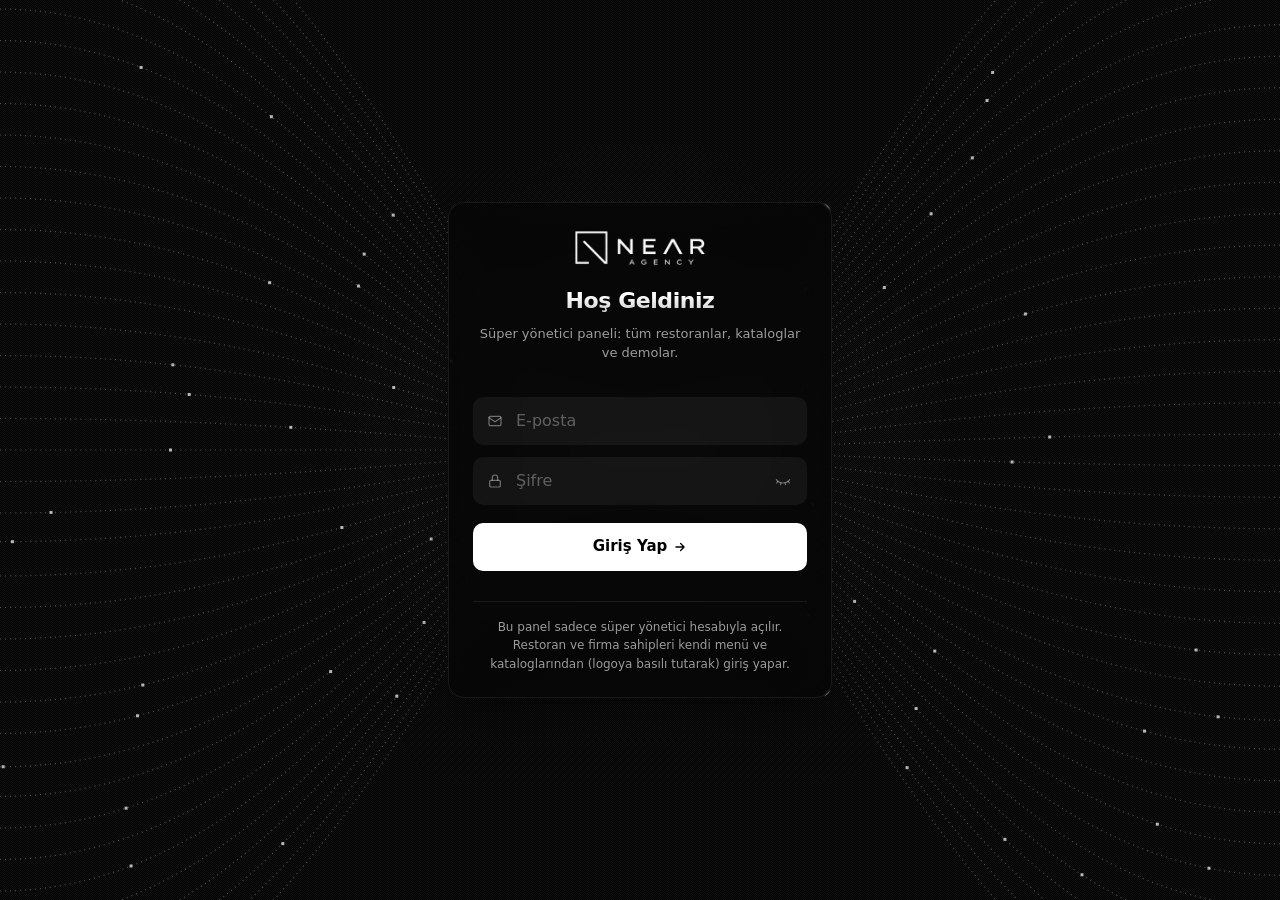
==== commit 3bc4ed86: "Ortak giriş ekranı: NEAR logolu cam kart + akış arka planı - assets/giris.css + giris.js: cam kart (" ====
--- a/821/index.html
+++ b/821/index.html
@@ -2,7 +2,7 @@
 <html lang="tr">
 <head>
 <meta charset="UTF-8">
-<meta http-equiv="Content-Security-Policy" content="default-src 'self'; script-src 'self' 'unsafe-inline'; style-src 'self' 'unsafe-inline' https://fonts.googleapis.com; font-src 'self' https://fonts.gstatic.com data:; img-src 'self' https: data: blob:; media-src 'self' https: data: blob:; connect-src 'self' https://rfwgjzkewtjpdcvrhepg.supabase.co https://media.neardiji.com https://translate.googleapis.com https://api.mymemory.translated.net https://open.er-api.com https://api.frankfurter.app https://api.frankfurter.dev; worker-src 'self' blob:; object-src 'none'; base-uri 'self'; form-action 'self'; frame-src 'none'; upgrade-insecure-requests">
+<meta http-equiv="Content-Security-Policy" content="default-src 'self'; script-src 'self'; style-src 'self' 'unsafe-inline' https://fonts.googleapis.com; font-src 'self' https://fonts.gstatic.com data:; img-src 'self' https: data: blob:; media-src 'self' https: data: blob:; connect-src 'self' https://rfwgjzkewtjpdcvrhepg.supabase.co https://media.neardiji.com https://api.mymemory.translated.net https://open.er-api.com https://api.frankfurter.app https://api.frankfurter.dev; worker-src 'self' blob:; object-src 'none'; base-uri 'self'; form-action 'self'; frame-src 'none'; upgrade-insecure-requests">
 <meta name="referrer" content="strict-origin-when-cross-origin">
 <link rel="icon" href="/favicon.ico" sizes="any">
 <link rel="icon" type="image/png" sizes="32x32" href="/assets/icons/favicon-32.png">
@@ -11,7 +11,8 @@
 <link rel="preconnect" href="https://fonts.googleapis.com">
 <link rel="preconnect" href="https://fonts.gstatic.com" crossorigin>
 <link rel="stylesheet" href="https://fonts.googleapis.com/css2?family=Geist:wght@400;500;600;700&family=Instrument+Serif&display=swap">
-<script>try{var t=localStorage.getItem("nd821Theme")||(matchMedia("(prefers-color-scheme: light)").matches?"light":"dark");document.documentElement.dataset.theme=t}catch(e){}</script>
+<script src="/821/tema.js"></script>
+<link rel="stylesheet" href="/assets/giris.css">
 <meta name="apple-mobile-web-app-capable" content="yes">
 <meta name="mobile-web-app-capable" content="yes">
 <meta name="viewport" content="width=device-width,initial-scale=1,viewport-fit=cover">
@@ -1659,894 +1660,7 @@
 <div id="toast"></div>
 
 <script src="/assets/qr.js"></script>
-<script>
-/* =========================================================
-   AYARLAR
-========================================================= */
-const LOADER_HTML=`<div class="orbital-loader" role="img" aria-label="Yükleniyor"><div class="core-system"><div class="core-halo"></div><div class="core-outer-ring"></div><div class="core-secondary-ring"></div><div class="core-thin-ring"></div><div class="core-inner-glow"></div><div class="core-micro-center"></div></div><div class="pulse-system"><div class="pulse-ring pulse-ring-1"></div><div class="pulse-ring pulse-ring-2"></div><div class="pulse-ring pulse-ring-3"></div></div><div class="orbit-system orbit-1"><div class="orbit-path"></div><div class="orbit-object-wrapper"><div class="orbit-object obj-circle"></div><div class="object-trail"></div></div></div><div class="orbit-system orbit-2"><div class="orbit-path"></div><div class="orbit-object-wrapper"><div class="orbit-object obj-ring"></div></div></div><div class="orbit-system orbit-3"><div class="orbit-path"></div><div class="orbit-object-wrapper"><div class="orbit-object obj-bright-point"></div></div></div><div class="orbit-system orbit-4"><div class="orbit-path"></div><div class="orbit-object-wrapper"><div class="orbit-object obj-diamond"></div></div></div><div class="orbit-system orbit-5"><div class="orbit-path"></div><div class="orbit-object-wrapper"><div class="orbit-object obj-line"></div></div></div><div class="orbit-system orbit-6"><div class="orbit-path"></div><div class="orbit-object-wrapper"><div class="orbit-object obj-square"></div></div></div><div class="orbit-system orbit-7"><div class="orbit-path"></div><div class="orbit-object-wrapper"><div class="orbit-object obj-fragment"></div></div></div><div class="particle-system"><div class="particle p1"></div><div class="particle p2"></div><div class="particle p3"></div><div class="particle p4"></div><div class="particle p5"></div><div class="particle p6"></div><div class="particle p7"></div><div class="particle p8"></div><div class="particle p9"></div><div class="particle p10"></div><div class="particle p11"></div><div class="particle p12"></div><div class="particle p13"></div><div class="particle p14"></div><div class="particle p15"></div></div><div class="energy-fragments"><div class="energy-fragment ef1"></div><div class="energy-fragment ef2"></div><div class="energy-fragment ef3"></div></div></div>`;
-const SB_URL="https://rfwgjzkewtjpdcvrhepg.supabase.co";
-const SB_KEY="sb_publishable_ohHiomyazD8qr_mQXX9G-Q_DCEeD8j2";
-const SESSION_KEY="nd821Session"; /* süper panel oturumu sadece bu sekmede (sessionStorage) tutulur */
-const MAIN_DEMO="nearmenu-demo";
-const RESERVED=["821","katalog","demo","menu","ammar","admin","yonetim","api","www","assets","static","index","404","ayse","site"];
-const CATALOG_DEMO="sh21-demo";
-const MENU_BASE=new URL("./",location.href).href;
-
-/* =========================================================
-   YARDIMCILAR
-========================================================= */
-const $=id=>document.getElementById(id);
-const esc=v=>String(v??"").replace(/&/g,"&amp;").replace(/</g,"&lt;").replace(/>/g,"&gt;").replace(/"/g,"&quot;").replace(/'/g,"&#039;");
-
-function toast(msg){
- const t=$("toast");
- t.textContent=msg;
- t.classList.add("show");
- clearTimeout(t._t);
- t._t=setTimeout(()=>t.classList.remove("show"),2400);
-}
-
-function safeGet(k){try{return localStorage.getItem(k)}catch(e){return null}}
-function safeSet(k,v){try{localStorage.setItem(k,v);return true}catch(e){return false}}
-function safeDel(k){try{localStorage.removeItem(k)}catch(e){}}
-
-function slugify(text){
- const map={"ç":"c","ğ":"g","ı":"i","İ":"i","ö":"o","ş":"s","ü":"u","â":"a","î":"i","û":"u"};
- return String(text||"").toLocaleLowerCase("tr-TR")
-  .replace(/[çğıİöşüâîû]/g,ch=>map[ch]||ch)
-  .normalize("NFD").replace(/[̀-ͯ]/g,"")
-  .replace(/[^a-z0-9]+/g,"-").replace(/^-+|-+$/g,"").slice(0,60);
-}
-
-const PRETTY_URLS=!/github\.io$/i.test(location.hostname)&&!/^(localhost|127\.)/.test(location.hostname);
-
-function menuUrl(slug){
- return PRETTY_URLS
-  ?location.origin+"/"+encodeURIComponent(slug)
-  :new URL("../menu/",location.href).href+"?r="+encodeURIComponent(slug);
-}
-
-function katalogUrl(slug){
- if(slug===CATALOG_DEMO)return PRETTY_URLS?location.origin+"/katalog":new URL("../katalog/",location.href).href;
- return PRETTY_URLS
-  ?location.origin+"/katalog/"+encodeURIComponent(slug)
-  :new URL("../katalog/",location.href).href+"?f="+encodeURIComponent(slug);
-}
-
-/* İki ürün aynı panelden yönetilir: NearMenu (restoranlar) ve sh21 (kataloglar) */
-const KINDS={
- katalog:{tab:"Katalog",title:"sh21 Katalog",noun:"katalog",Noun:"Katalog",thing:"katalog",Thing:"Katalog",acc:"Kataloğu",
-  list:"catalog_admin_list",create:"catalog_admin_create",addOwner:"catalog_admin_add_owner",ownerParam:"p_catalog",
-  table:"catalogs",demo:CATALOG_DEMO,url:s=>katalogUrl(s),open:"Kataloğu aç",nameLabel:"Firma adı",namePh:"örn. Asoda Mobilya",slugPh:"asoda-mobilya",
-  copyLabel:"Demo kataloğu kopyala (sh21-demo içeriği)",visits:"Bugün katalog açılışı",open30:"açılış / 30 gün",
-  shareDemo:"için hazırladığım ürün kataloğu demosu:",shareReady:"ürün kataloğunuz hazır:",
-  edit:"Kataloğu kendiniz düzenlemek için katalogda logoya 2 saniye basılı tutun ve giriş yapın:",
-  demoEmail:"demo.sh21.app",mainNote:"Bu ana demo katalogdur; yeni kataloglar buradan kopyalanır, silinemez.",delLabel:"Kataloğu ve tüm içeriğini kalıcı olarak sil",
-  closed:"Katalog ziyaretçilere kapalı.",passiveOpt:"Pasif (katalog kapalı)"},
- menu:{tab:"Menü",title:"NearMenu",noun:"restoran",Noun:"Restoran",thing:"menü",Thing:"Menü",acc:"Menüyü",
-  list:"admin_list_restaurants",create:"admin_create_restaurant",addOwner:"admin_add_owner",ownerParam:"p_restaurant",
-  table:"restaurants",demo:MAIN_DEMO,url:s=>menuUrl(s),open:"Menüyü aç",nameLabel:"İşletme adı",namePh:"örn. Kebapçı Ali",slugPh:"kebapci-ali",
-  copyLabel:"Demo menüyü kopyala (75 ürün, çevirileriyle)",visits:"Bugün menü açılışı",open30:"açılış / 30 gün",
-  shareDemo:"için hazırladığım dijital menü demosu:",shareReady:"dijital menünüz hazır:",
-  edit:"Menüyü kendiniz düzenlemek için menüde logoya 3 saniye basılı tutun ve giriş yapın:",
-  demoEmail:"demo.nearmenu.app",mainNote:"Bu ana demo menüdür; diğer demolar buradan kopyalanır, silinemez.",delLabel:"Restoranı ve menüsünü kalıcı olarak sil",
-  closed:"Menü müşterilere kapalı.",passiveOpt:"Pasif (menü kapalı)"}
-};
-let kind=(()=>{const q=new URLSearchParams(location.search).get("k");const k=q||safeGet("superKind");return k==="menu"?"menu":"katalog"})();
-const K=()=>KINDS[kind];
-
-function fmtDate(d){
- if(!d)return "";
- const [y,m,day]=String(d).slice(0,10).split("-").map(Number);
- return new Date(y,m-1,day).toLocaleDateString("tr-TR",{day:"numeric",month:"long",year:"numeric"});
-}
-
-function daysLeft(d){
- if(!d)return null;
- const [y,m,day]=String(d).slice(0,10).split("-").map(Number);
- const end=new Date(y,m-1,day);
- const today=new Date();today.setHours(0,0,0,0);
- return Math.round((end-today)/86400000);
-}
-
-function isoPlus(days){
- const d=new Date();d.setDate(d.getDate()+days);
- return d.getFullYear()+"-"+String(d.getMonth()+1).padStart(2,"0")+"-"+String(d.getDate()).padStart(2,"0");
-}
-
-async function copyText(text){
- try{
-  await navigator.clipboard.writeText(text);
-  toast("✓ Kopyalandı");
- }catch(e){
-  const ta=document.createElement("textarea");
-  ta.value=text;document.body.appendChild(ta);ta.select();
-  try{document.execCommand("copy");toast("✓ Kopyalandı")}catch(_){toast("Kopyalanamadı, elle seçip kopyalayın")}
-  ta.remove();
- }
-}
-
-/* =========================================================
-   SUPABASE (fetch ile)
-========================================================= */
-let session=null;
-try{localStorage.removeItem("nearMenuSession")}catch(e){} /* eski ortak oturum kaydı */
-try{session=JSON.parse(sessionStorage.getItem(SESSION_KEY)||"null")}catch(e){}
-
-function storeSession(s){
- session=s;
- try{if(s)sessionStorage.setItem(SESSION_KEY,JSON.stringify(s));else sessionStorage.removeItem(SESSION_KEY)}catch(e){}
-}
-
-async function authReq(path,body,method,withToken){
- const r=await fetch(SB_URL+"/auth/v1/"+path,{
-  method:method||"POST",
-  headers:Object.assign({"apikey":SB_KEY,"Content-Type":"application/json"},
-   withToken&&session?{"Authorization":"Bearer "+session.access_token}:{}),
-  body:JSON.stringify(body||{})
- });
- let j={};try{j=await r.json()}catch(e){}
- if(!r.ok){const e=new Error(j.error_description||j.msg||j.message||("HTTP "+r.status));e.status=r.status;e.code=j.error_code||"";throw e}
- return j;
-}
-
-function toSession(j){
- return {access_token:j.access_token,refresh_token:j.refresh_token,
-  expires_at:j.expires_at||Math.floor(Date.now()/1000)+(j.expires_in||3600),user:j.user||session?.user||null};
-}
-
-async function ensureFresh(){
- if(!session)return;
- if((session.expires_at||0)-Math.floor(Date.now()/1000)>90)return;
- try{
-  storeSession(toSession(await authReq("token?grant_type=refresh_token",{refresh_token:session.refresh_token})));
- }catch(e){
-  if(e.status>=400&&e.status<500)storeSession(null);
- }
-}
-
-async function sb(path,opts={}){
- await ensureFresh();
- const headers=Object.assign({"apikey":SB_KEY},opts.headers||{});
- if(opts.body!==undefined)headers["Content-Type"]="application/json";
- if(session)headers["Authorization"]="Bearer "+session.access_token;
- const r=await fetch(SB_URL+path,{method:opts.method||"GET",headers,body:opts.body===undefined?undefined:JSON.stringify(opts.body)});
- if(!r.ok){
-  let j={};try{j=await r.json()}catch(e){}
-  const e=new Error(j.message||("HTTP "+r.status));e.status=r.status;e.code=j.code||"";throw e;
- }
- if(r.status===204)return null;
- const t=await r.text();return t?JSON.parse(t):null;
-}
-
-const rpc=(name,args)=>sb("/rest/v1/rpc/"+name,{method:"POST",body:args||{}});
-
-/* =========================================================
-   DURUM
-========================================================= */
-let view="checking";       /* checking | login | newPassword | app */
-let restaurants=[];
-let loading=false;
-let filter="all";
-let query="";
-let modal=null;            /* {type:'create'|'result'|'edit'|'share', ...} */
-
-function statusOf(r){
- if(r.status==="passive")return "passive";
- if(r.status==="trial"){
-  const d=daysLeft(r.trial_ends);
-  return d!==null&&d<0?"expired":"trial";
- }
- return "active";
-}
-
-const STATUS_LABEL={active:"Aktif",trial:"Deneme",expired:"Süresi doldu",passive:"Pasif"};
-
-/* =========================================================
-   GÖRÜNÜM
-========================================================= */
-function render(){
-
- const app=$("app");
-
- if(view==="checking"){
-  app.innerHTML=`<div class="loading">${LOADER_HTML}<span>Kontrol ediliyor...</span></div>`;
-  return;
- }
-
- if(view==="login"||view==="newPassword"){
-  app.innerHTML=renderLogin();
-  bindLogin();
-  return;
- }
-
- app.innerHTML=renderApp()+(modal?renderModal():"");
- bindApp();
- if(modal)bindModal();
-}
-
-function renderLogin(){
-
- let body;
-
- if(view==="newPassword"){
-  body=`
-   <div class="lg-logo" aria-hidden="true"><img class="nd-mark" src="/assets/icons/icon-192.png" alt=""></div>
-   <h1 class="lg-header">Yeni Şifre</h1>
-   <p class="lg-sub">İlk girişiniz. Geçici şifre yerine kendi şifrenizi belirleyin (en az 8 karakter).</p>
-   <input id="np1" class="lg-input" type="password" autocomplete="new-password" placeholder="Yeni şifre" aria-label="Yeni şifre">
-   <input id="np2" class="lg-input" type="password" autocomplete="new-password" placeholder="Yeni şifre (tekrar)" aria-label="Yeni şifre tekrar">
-   <button class="lg-button sign-in" id="npSave" type="button">Şifreyi Kaydet</button>
-   <div class="lg-error" id="err"></div>`;
- }else{
-  body=`
-   <div class="lg-logo" aria-hidden="true"><img class="nd-mark" src="/assets/icons/icon-192.png" alt=""></div>
-   <h1 class="lg-header">Hoş Geldiniz!</h1>
-   <p class="lg-sub">Süper yönetici paneli: tüm restoranlar, kataloglar ve demolar.</p>
-   <input id="em" class="lg-input" type="email" autocomplete="username" placeholder="E-posta" aria-label="E-posta" value="${esc(safeGet("nearMenuLastEmail")||"")}">
-   <input id="pw" class="lg-input" type="password" autocomplete="current-password" placeholder="Şifre" aria-label="Şifre">
-   <button class="lg-button sign-in" id="loginBtn" type="button">Giriş Yap</button>
-   <div class="lg-error" id="err"></div>
-   <p class="lg-footer">Bu panel sadece süper yönetici hesabıyla açılır. Restoran ve firma sahipleri kendi menü/kataloglarından (logoya basılı tutarak) giriş yapar.</p>`;
- }
-
- return `
- ${themeBtn("login-theme")}
- <div class="login-screen">
-  <div class="lg-container">
-   <div class="lg-box">
-    <div class="lg-form">${body}</div>
-   </div>
-  </div>
- </div>`;
-}
-
-const ICON_SUN='<svg viewBox="0 0 16 16" fill="none" aria-hidden="true"><circle cx="8" cy="8" r="3.2" stroke="currentColor" stroke-width="1.3"/><path d="M8 1.2v1.6M8 13.2v1.6M1.2 8h1.6M13.2 8h1.6M3.2 3.2l1.1 1.1M11.7 11.7l1.1 1.1M3.2 12.8l1.1-1.1M11.7 4.3l1.1-1.1" stroke="currentColor" stroke-width="1.3" stroke-linecap="round"/></svg>';
-const ICON_MOON='<svg viewBox="0 0 16 16" fill="none" aria-hidden="true"><path d="M13.6 10.1A5.9 5.9 0 0 1 5.9 2.4a5.9 5.9 0 1 0 7.7 7.7Z" stroke="currentColor" stroke-width="1.3" stroke-linejoin="round"/></svg>';
-function themeBtn(cls){
- const dark=document.documentElement.dataset.theme!=="light";
- return `<button type="button" class="theme-btn ${cls}" data-theme-toggle aria-label="${dark?"Açık temaya geç":"Koyu temaya geç"}" title="${dark?"Açık tema":"Koyu tema"}">${dark?ICON_SUN:ICON_MOON}</button>`;
-}
-document.addEventListener("click",e=>{
- const b=e.target.closest("[data-theme-toggle]");if(!b)return;
- const next=document.documentElement.dataset.theme==="light"?"dark":"light";
- document.documentElement.dataset.theme=next;
- safeSet("nd821Theme",next);
- const m=document.querySelector('meta[name="theme-color"]');if(m)m.content=next==="light"?"#EBE9E5":"#111110";
- document.querySelectorAll("[data-theme-toggle]").forEach(x=>{x.outerHTML=themeBtn(x.classList.contains("login-theme")?"login-theme":"")});
-});
-
-function showErr(msg){
- const e=$("err");
- if(e){e.textContent=msg;e.hidden=false;e.style.display="block"}
-}
-
-function renderApp(){
-
- const all=restaurants;
- const counts={
-  all:all.length,
-  active:all.filter(r=>statusOf(r)==="active").length,
-  trial:all.filter(r=>statusOf(r)==="trial").length,
-  ending:all.filter(r=>{const d=daysLeft(r.trial_ends);return statusOf(r)==="trial"&&d!==null&&d<=3}).length,
-  expired:all.filter(r=>statusOf(r)==="expired").length,
-  passive:all.filter(r=>statusOf(r)==="passive").length
- };
- const visitsToday=all.reduce((a,r)=>a+(Number(r.visits_today)||0),0);
-
- const q=query.trim().toLocaleLowerCase("tr-TR");
-
- const list=all.filter(r=>{
-  const s=statusOf(r);
-  if(filter==="active"&&s!=="active")return false;
-  if(filter==="trial"&&s!=="trial")return false;
-  if(filter==="ending"&&!(s==="trial"&&daysLeft(r.trial_ends)<=3))return false;
-  if(filter==="expired"&&s!=="expired")return false;
-  if(filter==="passive"&&s!=="passive")return false;
-  if(q){
-   const hay=(r.name+" "+r.slug+" "+(r.members||[]).map(m=>m.email).join(" ")).toLocaleLowerCase("tr-TR");
-   if(!hay.includes(q))return false;
-  }
-  return true;
- });
-
- const chip=(id,label,n)=>`<button class="chip ${filter===id?"on":""}" data-filter="${id}">${label} (${n})</button>`;
-
- return `
- <div class="top">
-  <div class="brand">
-   <div class="logo"><img src="/assets/icons/icon-192.png" alt=""></div>
-   <div><b>NearDiji Süper Yönetici</b><span>${esc(session?.user?.email||"")}</span></div>
-  </div>
-  <div class="top-right">${themeBtn("")}<button class="btn small" id="logout">Çıkış</button></div>
- </div>
-
- <div class="kinds" role="tablist" aria-label="Ürün">
-  ${Object.keys(KINDS).map(k=>`<button role="tab" aria-selected="${k===kind}" class="${k===kind?"on":""}" data-kind="${k}">${KINDS[k].tab}<small>${KINDS[k].title}</small></button>`).join("")}
- </div>
-
- <div class="stats">
-  <div class="stat"><small>Toplam ${K().noun}</small><b>${counts.all}</b></div>
-  <div class="stat"><small>Aktif (ödeyen)</small><b>${counts.active}</b></div>
-  <div class="stat"><small>Denemede</small><b>${counts.trial}</b></div>
-  <div class="stat ${counts.ending+counts.expired?"warn":""}"><small>Bitiyor / bitti</small><b>${counts.ending} / ${counts.expired}</b></div>
-  <div class="stat"><small>${K().visits}</small><b>${visitsToday}</b></div>
- </div>
-
- <div class="actions">
-  <button class="btn gold" id="newDemo">🎁 Demo Oluştur</button>
-  <button class="btn" id="newCustomer">+ Gerçek Müşteri Ekle</button>
- </div>
-
- <div class="toolbar">
-  <label class="search"><span aria-hidden="true">⌕</span><input id="q" type="text" placeholder="${K().Noun}, adres veya e-posta ara" value="${esc(query)}" aria-label="Ara"></label>
-  <button class="btn small" id="reload" aria-label="Yenile">↻ Yenile</button>
- </div>
-
- <div class="toolbar chips">
-  ${chip("all","Tümü",counts.all)}
-  ${chip("active","Aktif",counts.active)}
-  ${chip("trial","Deneme",counts.trial)}
-  ${chip("ending","3 gün içinde bitiyor",counts.ending)}
-  ${chip("expired","Süresi doldu",counts.expired)}
-  ${chip("passive","Pasif",counts.passive)}
- </div>
-
- ${
-  loading&&!all.length
-  ?`<div class="loading">${LOADER_HTML}<span>${K().Noun==="Katalog"?"Kataloglar":"Restoranlar"} yükleniyor...</span></div>`
-  :list.length
-  ?`<div class="list">${list.map(renderCard).join("")}</div>`
-  :`<div class="empty">${all.length?"Bu filtreye uyan "+K().noun+" yok.":"Henüz "+K().noun+" yok. \"Demo Oluştur\" ile başlayın."}</div>`
- }`;
-}
-
-function renderCard(r){
-
- const s=statusOf(r);
- const d=daysLeft(r.trial_ends);
- let trial="";
-
- if(r.status==="trial"&&r.trial_ends){
-  trial=d<0
-   ?`<div class="trialline warn">Deneme ${fmtDate(r.trial_ends)} tarihinde bitti. ${K().closed}</div>`
-   :`<div class="trialline ${d<=3?"warn":""}">Deneme ${fmtDate(r.trial_ends)} tarihine kadar · <b>${d===0?"bugün son gün":d+" gün kaldı"}</b></div>`;
- }
-
- const members=(r.members||[]).map(m=>`
-  <div class="member"><span>👤 ${esc(m.email)}</span>${m.must_change?`<span class="tag">ilk giriş bekleniyor</span>`:""}</div>`).join("");
-
- return `
- <div class="card">
-  <div class="card-head">
-   <div style="min-width:0">
-    <h3>${esc(r.name)}</h3>
-    <a href="${esc(K().url(r.slug))}" target="_blank" rel="noopener">${esc(K().url(r.slug).replace(/^https?:\/\//,""))}</a>
-   </div>
-   <span class="pill ${s}">${STATUS_LABEL[s]}</span>
-  </div>
-  <div class="meta">
-   <span><b>${r.products}</b> ürün</span>
-   <span><b>${r.categories}</b> kategori</span>
-   <span><b>${r.visits_30d}</b> ${K().open30}</span>
-   <span>${r.plan==="premium"?"Premium":"Temel"} paket</span>
-  </div>
-  ${trial}
-  ${members?`<div class="members">${members}</div>`:`<div class="hint">Henüz panel hesabı yok.</div>`}
-  <div class="card-actions">
-   <a class="btn small" href="${esc(K().url(r.slug))}" target="_blank" rel="noopener">${K().open}</a>
-   <button class="btn small" data-qr="${esc(r.id)}">QR</button>
-   <button class="btn small" data-share="${esc(r.id)}">Paylaş</button>
-   <button class="btn small gold" data-edit="${esc(r.id)}">Yönet</button>
-  </div>
- </div>`;
-}
-
-/* ---------- modallar ---------- */
-
-function renderModal(){
-
- if(modal.type==="create"){
-
-  const demo=modal.mode==="demo";
-  const f=modal.form;
-
-  return `
-  <div class="overlay" id="overlay">
-   <div class="modal" role="dialog" aria-modal="true" aria-labelledby="mTitle">
-    <div class="modal-head"><h2 id="mTitle">${demo?"🎁 Demo oluştur":"Gerçek müşteri ekle"}</h2><button class="x" id="mClose" aria-label="Kapat">×</button></div>
-
-    <div class="seg">
-     <button class="${demo?"on":""}" data-mode="demo">Demo<small>süreli deneme</small></button>
-     <button class="${demo?"":"on"}" data-mode="customer">Gerçek müşteri<small>aktif, süresiz</small></button>
-    </div>
-
-    <div class="field"><label for="fName">${K().nameLabel}</label><input id="fName" value="${esc(f.name)}" placeholder="${K().namePh}" maxlength="120"></div>
-    <div class="field">
-     <label for="fSlug">${K().Thing} adresi</label>
-     <input id="fSlug" value="${esc(f.slug)}" placeholder="${K().slugPh}" autocapitalize="off" autocorrect="off" spellcheck="false" maxlength="60">
-     <span class="hint">${K().Thing} linki: <code id="slugPreview">${esc(K().url(f.slug||"..."))}</code></span>
-    </div>
-
-    ${demo?`
-    <div class="field">
-     <label for="fDays">Deneme süresi</label>
-     <select id="fDays">
-      ${[7,14,30].map(n=>`<option value="${n}" ${Number(f.days)===n?"selected":""}>${n} gün</option>`).join("")}
-     </select>
-     <span class="hint">Süre bitince ${K().thing} kendiliğinden kapanır, veriler silinmez.</span>
-    </div>`:`
-    <div class="field">
-     <label for="fPlan">Paket</label>
-     <select id="fPlan">
-      <option value="basic" ${f.plan==="basic"?"selected":""}>Temel</option>
-      <option value="premium" ${f.plan==="premium"?"selected":""}>Premium</option>
-     </select>
-    </div>`}
-
-    <label class="check"><input type="checkbox" id="fCopy" ${f.copy?"checked":""}> ${K().copyLabel}</label>
-
-    <div class="section-title">Panel hesabı</div>
-    <label class="check"><input type="checkbox" id="fAccount" ${f.account?"checked":""}> ${K().acc} düzenleyebilsin diye giriş hesabı oluştur</label>
-    <div class="field" ${f.account?"":"hidden"} id="emailWrap">
-     <label for="fEmail">E-posta</label>
-     <input id="fEmail" type="email" value="${esc(f.email)}" placeholder="${demo?"otomatik: adres@"+K().demoEmail:"isletme@ornek.com"}" autocapitalize="off">
-     <span class="hint">${demo
-      ?"Boş bırakırsanız sahte bir demo e-postası oluşturulur; gerçek e-posta gerekmez."
-      :"İşletme sahibinin e-postası. İlk girişte kendi şifresini belirleyecek."}</span>
-    </div>
-
-    <div class="error" id="err" hidden></div>
-
-    <div class="modal-foot">
-     <button class="btn" id="mCancel">Vazgeç</button>
-     <button class="btn gold" id="mCreate">${demo?"Demoyu oluştur":"Müşteriyi ekle"}</button>
-    </div>
-   </div>
-  </div>`;
- }
-
- if(modal.type==="result"||modal.type==="share"){
-
-  const r=modal.restaurant;
-  const text=shareText(r,modal.owner);
-
-  return `
-  <div class="overlay" id="overlay">
-   <div class="modal" role="dialog" aria-modal="true" aria-labelledby="mTitle">
-    <div class="modal-head"><h2 id="mTitle">${modal.type==="result"?"Hazır":"Paylaş"}: ${esc(r.name)}</h2><button class="x" id="mClose" aria-label="Kapat">×</button></div>
-    ${modal.type==="result"?`<div class="success">✓ ${r.status==="trial"?"Demo oluşturuldu":"Müşteri eklendi"}${modal.products?` · ${modal.products} ürün kopyalandı`:""}</div>`:""}
-    ${modal.owner&&modal.owner.temp_password===null?`<p class="hint">${esc(modal.owner.email)} zaten kayıtlıydı; mevcut şifresiyle giriş yapar.</p>`:""}
-    ${!modal.owner&&modal.type==="share"?`<p class="hint">Giriş bilgisi eklemek için "Yönet" ekranından şifre sıfırlayıp oradan paylaşın.</p>`:""}
-    <div class="result" id="shareText">${esc(text)}</div>
-    <div class="ext">
-     <a class="btn gold" href="https://wa.me/?text=${encodeURIComponent(text)}" target="_blank" rel="noopener">WhatsApp'ta gönder</a>
-     <button class="btn" id="copyShare">Metni kopyala</button>
-     <button class="btn" id="copyLink">Sadece linki kopyala</button>
-     <button class="btn" id="qrBtn">QR kod</button>
-     <a class="btn" href="${esc(K().url(r.slug))}" target="_blank" rel="noopener">${K().open}</a>
-    </div>
-    ${modal.owner&&modal.owner.temp_password?`<p class="hint" style="margin-top:12px">Geçici şifre sadece şimdi gösteriliyor. Kaybolursa "Yönet" ekranından yeni şifre oluşturabilirsiniz.</p>`:""}
-   </div>
-  </div>`;
- }
-
- if(modal.type==="edit"){
-
-  const r=restaurants.find(x=>x.id===modal.id);
-  if(!r){modal=null;return ""}
-  const isMain=r.slug===K().demo;
-
-  return `
-  <div class="overlay" id="overlay">
-   <div class="modal" role="dialog" aria-modal="true" aria-labelledby="mTitle">
-    <div class="modal-head"><h2 id="mTitle">${esc(r.name)}</h2><button class="x" id="mClose" aria-label="Kapat">×</button></div>
-    <p class="hint"><code>${esc(K().url(r.slug))}</code></p>
-
-    <div class="field"><label for="eName">${K().nameLabel}</label><input id="eName" value="${esc(r.name)}" maxlength="120"></div>
-
-    <div class="row2">
-     <div class="field">
-      <label for="eStatus">Durum</label>
-      <select id="eStatus">
-       <option value="active" ${r.status==="active"?"selected":""}>Aktif (süresiz)</option>
-       <option value="trial" ${r.status==="trial"?"selected":""}>Deneme</option>
-       <option value="passive" ${r.status==="passive"?"selected":""}>${K().passiveOpt}</option>
-      </select>
-     </div>
-     <div class="field">
-      <label for="ePlan">Paket</label>
-      <select id="ePlan">
-       <option value="basic" ${r.plan==="basic"?"selected":""}>Temel</option>
-       <option value="premium" ${r.plan==="premium"?"selected":""}>Premium</option>
-      </select>
-     </div>
-    </div>
-
-    <div class="field">
-     <label for="eTrial">Deneme bitiş tarihi</label>
-     <input id="eTrial" type="date" value="${esc(r.trial_ends||"")}">
-     <div class="ext">
-      <button class="btn small" data-extend="7">+7 gün</button>
-      <button class="btn small" data-extend="14">+14 gün</button>
-      <button class="btn small" data-extend="30">+30 gün</button>
-     </div>
-    </div>
-
-    <div class="modal-foot"><button class="btn gold" id="eSave">Kaydet</button></div>
-
-    <div class="section-title">Panel hesapları</div>
-    ${(r.members||[]).length?(r.members||[]).map(m=>`
-     <div class="memberrow"><span>👤 ${esc(m.email)}${m.must_change?" · ilk giriş bekleniyor":""}</span>
-      <button class="btn small" data-reset="${esc(m.email)}">Yeni şifre</button></div>`).join(""):`<p class="hint">Henüz hesap yok.</p>`}
-    <div class="row2" style="align-items:end">
-     <div class="field"><label for="eOwner">Hesap ekle (e-posta)</label><input id="eOwner" type="email" placeholder="isletme@ornek.com" autocapitalize="off"></div>
-     <div class="field"><button class="btn" id="eAddOwner">Ekle</button></div>
-    </div>
-
-    ${isMain?`<p class="hint" style="margin-top:20px">${K().mainNote}</p>`:`
-    <div class="section-title">Tehlikeli bölge</div>
-    <div class="field">
-     <label for="eDel">Silmek için adresi yazın: <code>${esc(r.slug)}</code></label>
-     <input id="eDel" autocapitalize="off" autocorrect="off" spellcheck="false">
-    </div>
-    <button class="btn danger" id="eDelete" style="margin-top:10px;width:100%">${K().delLabel}</button>`}
-
-    <div class="error" id="err" hidden></div>
-   </div>
-  </div>`;
- }
-
- return "";
-}
-
-function shareText(r,owner){
-
- const lines=[];
- const url=K().url(r.slug);
-
- if(r.status==="trial"){
-  lines.push("Merhaba! "+r.name+" "+K().shareDemo);
- }else{
-  lines.push("Merhaba! "+r.name+" "+K().shareReady);
- }
- lines.push(url);
-
- if(owner&&owner.temp_password){
-  lines.push("");
-  lines.push(K().edit);
-  lines.push("E-posta: "+owner.email);
-  lines.push("Şifre: "+owner.temp_password);
- }
-
- if(r.status==="trial"&&r.trial_ends){
-  lines.push("");
-  lines.push("Demo "+fmtDate(r.trial_ends)+" tarihine kadar açık.");
- }
-
- return lines.join("\n");
-}
-
-/* =========================================================
-   OLAYLAR
-========================================================= */
-function bindLogin(){
-
- const doLogin=async()=>{
-  const email=($("em").value||"").trim().toLowerCase();
-  const pw=$("pw").value||"";
-  const btn=$("loginBtn");
-  if(!email||!pw){showErr("E-posta ve şifreyi girin.");return}
-  btn.disabled=true;btn.textContent="Giriş yapılıyor...";
-  try{
-   storeSession(toSession(await authReq("token?grant_type=password",{email,password:pw})));
-   safeSet("nearMenuLastEmail",email);
-   await afterLogin();
-  }catch(e){
-   btn.disabled=false;btn.textContent="Giriş yap";
-   showErr(e.status===400?"E-posta veya şifre yanlış.":e.status===429?"Çok fazla deneme. Biraz bekleyin.":"Giriş yapılamadı: "+e.message);
-  }
- };
-
- $("loginBtn")?.addEventListener("click",doLogin);
- $("pw")?.addEventListener("keydown",e=>{if(e.key==="Enter")doLogin()});
-
- $("npSave")?.addEventListener("click",async()=>{
-  const a=$("np1").value,b=$("np2").value,btn=$("npSave");
-  if(a.length<8){showErr("Şifre en az 8 karakter olmalı.");return}
-  if(a!==b){showErr("Şifreler aynı değil.");return}
-  btn.disabled=true;
-  try{
-   await ensureFresh();
-   const u=await authReq("user",{password:a,data:{must_change_password:false}},"PUT",true);
-   session.user=u;storeSession(session);
-   toast("✓ Şifre kaydedildi");
-   await afterLogin();
-  }catch(e){
-   btn.disabled=false;
-   showErr(String(e.message).toLowerCase().includes("different")?"Yeni şifre eskisinden farklı olmalı.":"Şifre kaydedilemedi: "+e.message);
-  }
- });
-}
-
-async function afterLogin(){
-
- if(session?.user?.user_metadata?.must_change_password){
-  view="newPassword";
-  render();
-  return;
- }
-
- try{
-  await loadRestaurants();
-  view="app";
-  render();
- }catch(e){
-  if(e.status===403||e.code==="42501"||/süper yönetici/i.test(e.message)){
-   storeSession(null);
-   view="login";
-   render();
-   showErr("Bu hesap süper yönetici değil.");
-  }else if(e.status===401){
-   storeSession(null);
-   view="login";
-   render();
-  }else{
-   view="login";
-   render();
-   showErr("Bağlantı hatası: "+e.message);
-  }
- }
-}
-
-async function loadRestaurants(){
- loading=true;
- const list=await rpc(K().list);
- restaurants=Array.isArray(list)?list:[];
- loading=false;
-}
-
-async function reload(){
- try{
-  await loadRestaurants();
-  render();
- }catch(e){
-  toast("Liste yenilenemedi: "+e.message);
- }
-}
-
-function bindApp(){
-
- $("logout")?.addEventListener("click",async()=>{
-  try{await fetch(SB_URL+"/auth/v1/logout",{method:"POST",headers:{"apikey":SB_KEY,"Authorization":"Bearer "+session.access_token}})}catch(e){}
-  storeSession(null);
-  view="login";
-  render();
- });
-
- $("reload")?.addEventListener("click",reload);
-
- document.querySelectorAll("[data-kind]").forEach(b=>b.onclick=async()=>{
-  if(b.dataset.kind===kind)return;
-  kind=b.dataset.kind;safeSet("superKind",kind);
-  restaurants=[];filter="all";query="";loading=true;render();
-  await reload();
- });
-
- const q=$("q");
- if(q){
-  q.oninput=()=>{
-   query=q.value;
-   const pos=q.selectionStart;
-   render();
-   const n=$("q");n.focus();try{n.setSelectionRange(pos,pos)}catch(e){}
-  };
- }
-
- document.querySelectorAll("[data-filter]").forEach(b=>b.onclick=()=>{filter=b.dataset.filter;render()});
-
- $("newDemo")?.addEventListener("click",()=>openCreate("demo"));
- $("newCustomer")?.addEventListener("click",()=>openCreate("customer"));
-
- document.querySelectorAll("[data-edit]").forEach(b=>b.onclick=()=>{modal={type:"edit",id:b.dataset.edit};render()});
- document.querySelectorAll("[data-qr]").forEach(b=>b.onclick=()=>{
-  const r=restaurants.find(x=>x.id===b.dataset.qr);
-  if(r)NDQR.open({url:K().url(r.slug),title:r.name,file:r.slug});
- });
- document.querySelectorAll("[data-share]").forEach(b=>b.onclick=()=>{
-  const r=restaurants.find(x=>x.id===b.dataset.share);
-  modal={type:"share",restaurant:r,owner:null};
-  render();
- });
-}
-
-function openCreate(mode){
- modal={type:"create",mode,form:{name:"",slug:"",slugTouched:false,days:14,plan:"basic",copy:true,account:true,email:""}};
- render();
- setTimeout(()=>$("fName")?.focus(),40);
-}
-
-function readForm(){
- const f=modal.form;
- f.name=$("fName")?.value??f.name;
- f.slug=$("fSlug")?.value??f.slug;
- if($("fDays"))f.days=Number($("fDays").value);
- if($("fPlan"))f.plan=$("fPlan").value;
- f.copy=!!$("fCopy")?.checked;
- f.account=!!$("fAccount")?.checked;
- f.email=$("fEmail")?.value??f.email;
-}
-
-function closeModal(){
- const wasResult=modal&&modal.type==="result";
- modal=null;
- render();
- if(wasResult)reload();
-}
-
-function bindModal(){
-
- $("mClose")?.addEventListener("click",closeModal);
- $("mCancel")?.addEventListener("click",closeModal);
- $("overlay")?.addEventListener("click",e=>{if(e.target.id==="overlay")closeModal()});
-
- /* create */
- document.querySelectorAll("[data-mode]").forEach(b=>b.onclick=()=>{
-  readForm();
-  modal.mode=b.dataset.mode;
-  if(modal.mode==="customer")modal.form.copy=false;
-  else modal.form.copy=true;
-  render();
- });
-
- const name=$("fName"),slug=$("fSlug");
-
- if(name&&slug){
-  name.oninput=()=>{
-   if(!modal.form.slugTouched){
-    slug.value=slugify(name.value);
-    $("slugPreview").textContent=K().url(slug.value||"...");
-   }
-  };
-  slug.oninput=()=>{
-   modal.form.slugTouched=true;
-   const clean=slugify(slug.value);
-   if(clean!==slug.value&&!slug.value.endsWith("-"))slug.value=clean;
-   $("slugPreview").textContent=K().url(slugify(slug.value)||"...");
-  };
- }
-
- $("fAccount")?.addEventListener("change",e=>{$("emailWrap").hidden=!e.target.checked});
-
- $("mCreate")?.addEventListener("click",async()=>{
-
-  readForm();
-  const f=modal.form;
-  const demo=modal.mode==="demo";
-  const slugV=slugify(f.slug);
-
-  if(!f.name.trim()){showErr(K().nameLabel+"nı yazın.");return}
-  if(slugV.length<3){showErr(K().Thing+" adresi en az 3 karakter olmalı.");return}
-  if(RESERVED.includes(slugV)){showErr("\""+slugV+"\" adresi sistem tarafından kullanılıyor, başka bir adres seçin.");return}
-
-  let email=(f.email||"").trim().toLowerCase();
-  if(f.account&&!email){
-   if(demo)email=slugV+"@"+K().demoEmail;
-   else{showErr("Gerçek müşteri için işletme sahibinin e-postasını yazın.");return}
-  }
-
-  const btn=$("mCreate");
-  btn.disabled=true;btn.textContent="Oluşturuluyor...";
-
-  try{
-   const res=await rpc(K().create,{
-    p_name:f.name.trim(),
-    p_slug:slugV,
-    p_status:demo?"trial":"active",
-    p_plan:demo?"basic":f.plan,
-    p_trial_days:demo?f.days:14,
-    p_copy_from:f.copy?K().demo:null,
-    p_owner_email:f.account?email:null,
-    p_force_change:!demo
-   });
-
-   const r={id:res.id,slug:res.slug,name:f.name.trim(),status:demo?"trial":"active",trial_ends:demo?isoPlus(f.days):null};
-   modal={type:"result",restaurant:r,owner:res.owner,products:res.products};
-   render();
-
-  }catch(e){
-   btn.disabled=false;btn.textContent=demo?"Demoyu oluştur":"Müşteriyi ekle";
-   showErr(e.message||"Oluşturulamadı.");
-  }
- });
-
- /* result / share */
- $("copyShare")?.addEventListener("click",()=>copyText($("shareText").textContent));
- $("copyLink")?.addEventListener("click",()=>copyText(K().url(modal.restaurant.slug)));
- $("qrBtn")?.addEventListener("click",()=>NDQR.open({url:K().url(modal.restaurant.slug),title:modal.restaurant.name,file:modal.restaurant.slug}));
-
- /* edit */
- const r=modal.type==="edit"?restaurants.find(x=>x.id===modal.id):null;
-
- document.querySelectorAll("[data-extend]").forEach(b=>b.onclick=()=>{
-  const cur=$("eTrial").value;
-  const base=cur&&daysLeft(cur)>=0?cur:isoPlus(0);
-  const [y,m,d]=base.split("-").map(Number);
-  const dt=new Date(y,m-1,d+Number(b.dataset.extend));
-  $("eTrial").value=dt.getFullYear()+"-"+String(dt.getMonth()+1).padStart(2,"0")+"-"+String(dt.getDate()).padStart(2,"0");
-  $("eStatus").value="trial";
- });
-
- $("eSave")?.addEventListener("click",async()=>{
-  const status=$("eStatus").value;
-  const body={
-   name:$("eName").value.trim()||r.name,
-   status,
-   plan:$("ePlan").value,
-   trial_ends:status==="trial"?($("eTrial").value||isoPlus(14)):null
-  };
-  try{
-   await sb("/rest/v1/"+K().table+"?id=eq."+r.id,{method:"PATCH",headers:{"Prefer":"return=minimal"},body});
-   Object.assign(r,body);
-   toast("✓ Kaydedildi");
-   modal=null;
-   render();
-   reload();
-  }catch(e){showErr("Kaydedilemedi: "+e.message)}
- });
-
- document.querySelectorAll("[data-reset]").forEach(b=>b.onclick=async()=>{
-  if(!confirm(b.dataset.reset+" için yeni geçici şifre oluşturulsun mu? Eski şifre çalışmaz."))return;
-  try{
-   const res=await rpc("admin_reset_password",{p_email:b.dataset.reset});
-   modal={type:"share",restaurant:r,owner:{email:res.email,temp_password:res.temp_password}};
-   render();
-  }catch(e){showErr(e.message)}
- });
-
- $("eAddOwner")?.addEventListener("click",async()=>{
-  const email=($("eOwner").value||"").trim().toLowerCase();
-  if(!email){showErr("E-posta yazın.");return}
-  try{
-   const res=await rpc(K().addOwner,{[K().ownerParam]:r.id,p_email:email,p_force_change:r.status!=="trial"});
-   await loadRestaurants();
-   modal={type:"share",restaurant:restaurants.find(x=>x.id===r.id)||r,owner:res};
-   render();
-  }catch(e){showErr(e.message)}
- });
-
- $("eDelete")?.addEventListener("click",async()=>{
-  if(($("eDel").value||"").trim()!==r.slug){showErr("Onay için adresi tam olarak yazın: "+r.slug);return}
-  if(!confirm(r.name+" ve tüm içeriği kalıcı olarak silinecek. Emin misiniz?"))return;
-  try{
-   await sb("/rest/v1/"+K().table+"?id=eq."+r.id,{method:"DELETE",headers:{"Prefer":"return=minimal"}});
-   restaurants=restaurants.filter(x=>x.id!==r.id);
-   modal=null;
-   render();
-   toast("Silindi");
-  }catch(e){showErr("Silinemedi: "+e.message)}
- });
-}
-
-document.addEventListener("keydown",e=>{
- if(e.key==="Escape"&&modal)closeModal();
-});
-
-/* =========================================================
-   BAŞLAT
-========================================================= */
-(async()=>{
- render();
- if(session){
-  await ensureFresh();
- }
- if(session){
-  await afterLogin();
- }else{
-  view="login";
-  render();
- }
-})();
-</script>
+<script src="/assets/giris.js"></script>
+<script src="/821/app.js"></script>
 </body>
 </html>
--- a/assets/giris.css
+++ b/assets/giris.css
@@ -0,0 +1,107 @@
+/* NearDiji — ortak giriş ekranı (süper panel, site paneli, menü paneli, katalog)
+   Kart: cam görünüm, gezen ışık, 3D eğilme · Arka plan: akış çizgileri (assets/giris.js) */
+.ndg{--ndg-fg:#fff;--ndg-muted:rgba(255,255,255,.6);--ndg-dim:rgba(255,255,255,.4);--ndg-line:rgba(255,255,255,.08);
+ position:fixed;inset:0;z-index:5000;display:flex;align-items:center;justify-content:center;overflow-y:auto;overflow-x:hidden;
+ background:#000;color:var(--ndg-fg);font-family:'Geist',system-ui,-apple-system,'Segoe UI',sans-serif;-webkit-font-smoothing:antialiased;
+ padding:max(24px,env(safe-area-inset-top)) 16px max(24px,env(safe-area-inset-bottom));box-sizing:border-box;color-scheme:dark}
+.ndg *,.ndg *::before,.ndg *::after{box-sizing:border-box}
+.ndg-bg{position:fixed;inset:0;width:100%;height:100%;z-index:0;pointer-events:none;display:block}
+.ndg-dither{position:fixed;inset:0;z-index:1;pointer-events:none;opacity:.07;background-size:2px 2px;
+ background-image:url("data:image/svg+xml,%3Csvg viewBox='0 0 2 2' xmlns='http://www.w3.org/2000/svg'%3E%3Crect width='1' height='1' fill='%23fff'/%3E%3Crect x='1' y='1' width='1' height='1' fill='%23fff'/%3E%3C/svg%3E")}
+.ndg-glow{position:fixed;left:50%;top:50%;width:min(90vw,720px);height:min(90vw,720px);transform:translate(-50%,-50%);z-index:0;pointer-events:none;
+ background:radial-gradient(circle,rgba(255,255,255,.06) 0%,rgba(0,0,0,0) 62%)}
+
+/* kart */
+.ndg-wrap{position:relative;z-index:2;width:100%;max-width:384px;margin:auto;perspective:1500px;animation:ndgIn .8s cubic-bezier(.2,.7,.2,1) both}
+@keyframes ndgIn{from{opacity:0;transform:translateY(20px)}to{opacity:1;transform:none}}
+.ndg-card{position:relative;transform-style:preserve-3d;will-change:transform;transition:transform .25s ease-out}
+.ndg-beams{position:absolute;inset:-1px;border-radius:17px;overflow:hidden;pointer-events:none}
+.ndg-beams i{position:absolute;opacity:.7;filter:blur(1.5px)}
+.ndg-beams i:nth-child(1){top:0;left:-50%;height:3px;width:50%;background:linear-gradient(90deg,transparent,#fff,transparent);animation:ndgTop 3.5s ease-in-out infinite}
+.ndg-beams i:nth-child(2){right:0;top:-50%;width:3px;height:50%;background:linear-gradient(180deg,transparent,#fff,transparent);animation:ndgRight 3.5s ease-in-out .6s infinite}
+.ndg-beams i:nth-child(3){bottom:0;right:-50%;height:3px;width:50%;background:linear-gradient(90deg,transparent,#fff,transparent);animation:ndgBottom 3.5s ease-in-out 1.2s infinite}
+.ndg-beams i:nth-child(4){left:0;bottom:-50%;width:3px;height:50%;background:linear-gradient(180deg,transparent,#fff,transparent);animation:ndgLeft 3.5s ease-in-out 1.8s infinite}
+.ndg-beams b{position:absolute;border-radius:50%;background:rgba(255,255,255,.5);filter:blur(1.5px);animation:ndgDot 2.2s ease-in-out infinite alternate}
+.ndg-beams b:nth-of-type(1){top:0;left:0;width:5px;height:5px}
+.ndg-beams b:nth-of-type(2){top:0;right:0;width:8px;height:8px;animation-delay:.5s}
+.ndg-beams b:nth-of-type(3){bottom:0;right:0;width:8px;height:8px;animation-delay:1s}
+.ndg-beams b:nth-of-type(4){bottom:0;left:0;width:5px;height:5px;animation-delay:1.5s}
+@keyframes ndgTop{0%{left:-50%}71%,100%{left:100%}}
+@keyframes ndgRight{0%{top:-50%}71%,100%{top:100%}}
+@keyframes ndgBottom{0%{right:-50%}71%,100%{right:100%}}
+@keyframes ndgLeft{0%{bottom:-50%}71%,100%{bottom:100%}}
+@keyframes ndgDot{from{opacity:.2}to{opacity:.45}}
+.ndg-glass{position:relative;border-radius:16px;padding:28px 24px 24px;background:rgba(6,6,6,.86);border:1px solid rgba(255,255,255,.07);
+ backdrop-filter:blur(24px);-webkit-backdrop-filter:blur(24px);box-shadow:0 25px 60px -12px rgba(0,0,0,.6);overflow:hidden}
+.ndg-glass::before{content:"";position:absolute;inset:0;opacity:.03;pointer-events:none;background-size:30px 30px;
+ background-image:linear-gradient(135deg,#fff .5px,transparent .5px),linear-gradient(45deg,#fff .5px,transparent .5px)}
+.ndg-glass>*{position:relative}
+.ndg-card:hover .ndg-glass{border-color:rgba(255,255,255,.1)}
+
+/* başlık */
+.ndg-head{text-align:center;margin-bottom:22px}
+.ndg-logo{display:block;height:34px;width:auto;max-width:180px;margin:0 auto 20px;object-fit:contain;animation:ndgPop .8s cubic-bezier(.34,1.56,.64,1) both}
+@keyframes ndgPop{from{opacity:0;transform:scale(.6)}to{opacity:1;transform:none}}
+.ndg-title{margin:0 0 6px;font-size:22px;font-weight:600;letter-spacing:-.02em;line-height:1.25;color:#fff}
+.ndg-title .w{display:inline-block;overflow:hidden;vertical-align:bottom;padding:2px 0 3px}
+.ndg-title .w span{display:inline-block;animation:ndgWord 1s cubic-bezier(.16,1,.3,1) both;
+ background:linear-gradient(180deg,#fff 30%,rgba(255,255,255,.78));-webkit-background-clip:text;background-clip:text;-webkit-text-fill-color:transparent}
+@keyframes ndgWord{from{transform:translateY(115%)}to{transform:none}}
+.ndg-sub{margin:0;font-size:13px;line-height:1.5;color:var(--ndg-muted);text-wrap:pretty}
+
+/* alanlar */
+.ndg-form{display:flex;flex-direction:column;gap:12px}
+.ndg-field{position:relative;display:flex;align-items:center;border-radius:10px;transition:transform .2s cubic-bezier(.34,1.56,.64,1)}
+.ndg-field:hover{transform:scale(1.01)}
+.ndg-field:focus-within{transform:scale(1.02);z-index:1}
+.ndg-field>svg{position:absolute;left:14px;width:16px;height:16px;color:var(--ndg-dim);pointer-events:none;transition:color .3s}
+.ndg-field:focus-within>svg{color:#fff}
+.ndg-input{width:100%;min-width:0;height:48px;padding:0 14px 0 42px;border-radius:10px;border:1px solid transparent;background:rgba(255,255,255,.05);
+ color:#fff;font:inherit;font-size:16px;outline:none;transition:background .3s,border-color .3s,box-shadow .3s}
+.ndg-input::placeholder{color:rgba(255,255,255,.32)}
+.ndg-input:focus{background:rgba(255,255,255,.1);border-color:rgba(255,255,255,.22);box-shadow:0 0 0 3px rgba(255,255,255,.06)}
+.ndg-input:-webkit-autofill{-webkit-text-fill-color:#fff;-webkit-box-shadow:0 0 0 40px #141414 inset;caret-color:#fff}
+.ndg-field.pw .ndg-input{padding-right:48px}
+.ndg-eye{position:absolute;right:2px;width:44px;height:44px;display:grid;place-items:center;border:0;background:none;color:var(--ndg-dim);cursor:pointer;border-radius:8px}
+.ndg-eye:hover,.ndg-eye:focus-visible{color:#fff}
+.ndg-eye svg{width:16px;height:16px}
+.ndg-eye .on{display:none}.ndg-eye[aria-pressed="true"] .on{display:block}.ndg-eye[aria-pressed="true"] .off{display:none}
+
+/* butonlar */
+.ndg-btn{position:relative;width:100%;height:48px;margin-top:6px;border:0;border-radius:10px;cursor:pointer;overflow:hidden;
+ display:inline-flex;align-items:center;justify-content:center;gap:6px;background:#fff;color:#000;font:inherit;font-size:15px;font-weight:600;
+ transition:transform .2s cubic-bezier(.34,1.56,.64,1),box-shadow .3s,opacity .2s}
+.ndg-btn:hover{transform:scale(1.02);box-shadow:0 0 24px rgba(255,255,255,.18)}
+.ndg-btn:active{transform:scale(.98)}
+.ndg-btn svg{width:14px;height:14px;transition:transform .3s}
+.ndg-btn:hover svg{transform:translateX(3px)}
+.ndg-btn:disabled{cursor:default;transform:none;box-shadow:none;color:rgba(0,0,0,.55)}
+.ndg-btn:disabled::before{content:"";width:16px;height:16px;border-radius:50%;border:2px solid rgba(0,0,0,.6);border-top-color:transparent;animation:ndgSpin .8s linear infinite;flex:none}
+.ndg-btn:disabled::after{content:"";position:absolute;inset:0;background:linear-gradient(90deg,transparent,rgba(0,0,0,.08),transparent);animation:ndgShine 1.5s ease-in-out infinite}
+.ndg-btn:disabled svg{display:none}
+@keyframes ndgSpin{to{transform:rotate(360deg)}}
+@keyframes ndgShine{from{transform:translateX(-100%)}to{transform:translateX(100%)}}
+.ndg-btn.ghost{background:rgba(255,255,255,.05);color:rgba(255,255,255,.85);border:1px solid rgba(255,255,255,.1)}
+.ndg-btn.ghost:hover{border-color:rgba(255,255,255,.22);box-shadow:none}
+.ndg-row{display:flex;gap:10px}
+.ndg-row .ndg-btn{flex:1}
+.ndg-btn:focus-visible,.ndg-link:focus-visible,.ndg-close:focus-visible{outline:2px solid #fff;outline-offset:3px}
+
+.ndg-err{font-size:13px;line-height:1.45;color:#ff8f8f;text-align:center;min-height:0}
+.ndg-err:empty{display:none}
+.ndg-foot{margin:18px 0 0;padding-top:16px;border-top:1px solid var(--ndg-line);text-align:center;font-size:12px;line-height:1.55;color:var(--ndg-muted)}
+.ndg-link{display:inline-flex;align-items:center;min-height:36px;padding:0 6px;margin-top:2px;border:0;background:none;color:#fff;font:inherit;font-size:12.5px;font-weight:500;cursor:pointer;
+ text-decoration:underline;text-decoration-color:rgba(255,255,255,.3);text-underline-offset:3px}
+.ndg-link:hover{text-decoration-color:#fff}
+.ndg-close{position:absolute;top:10px;right:10px;width:40px;height:40px;display:grid;place-items:center;border:0;border-radius:50%;background:rgba(255,255,255,.06);
+ color:rgba(255,255,255,.7);cursor:pointer;font-size:20px;line-height:1;z-index:2}
+.ndg-close:hover{background:rgba(255,255,255,.12);color:#fff}
+.ndg-loader{display:flex;justify-content:center;padding:18px 0 6px}
+.ndg-loader i{width:28px;height:28px;border-radius:50%;border:2px solid rgba(255,255,255,.15);border-top-color:#fff;animation:ndgSpin .9s linear infinite}
+
+@media(max-width:420px){.ndg-glass{padding:24px 18px 20px}.ndg-title{font-size:20px}}
+@media(prefers-reduced-motion:reduce){
+ .ndg-wrap,.ndg-logo,.ndg-title .w span{animation:none}
+ .ndg-beams{display:none}
+ .ndg-card{transition:none}
+}
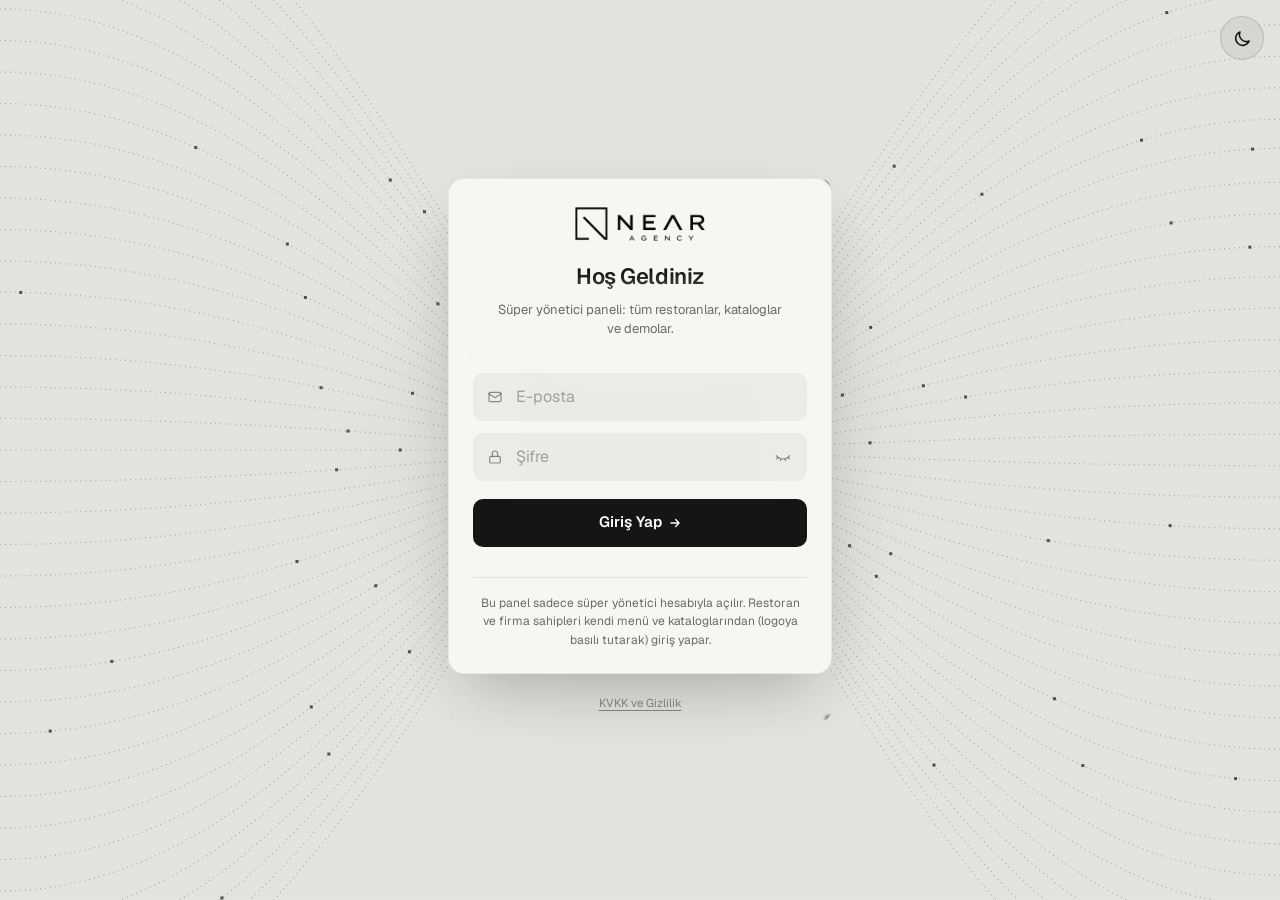
==== commit 844b5fbd: "Güvenlik ve KVKK: yerel yazı tipleri ve görseller, kur Worker'dan, KVKK bağlantıları, abonelik kartı" ====
--- a/821/index.html
+++ b/821/index.html
@@ -2,15 +2,13 @@
 <html lang="tr">
 <head>
 <meta charset="UTF-8">
-<meta http-equiv="Content-Security-Policy" content="default-src 'self'; script-src 'self'; style-src 'self' 'unsafe-inline' https://fonts.googleapis.com; font-src 'self' https://fonts.gstatic.com data:; img-src 'self' https: data: blob:; media-src 'self' https: data: blob:; connect-src 'self' https://rfwgjzkewtjpdcvrhepg.supabase.co https://media.neardiji.com https://api.mymemory.translated.net https://open.er-api.com https://api.frankfurter.app https://api.frankfurter.dev; worker-src 'self' blob:; object-src 'none'; base-uri 'self'; form-action 'self'; frame-src 'none'; upgrade-insecure-requests">
+<meta http-equiv="Content-Security-Policy" content="default-src 'self'; script-src 'self'; style-src 'self' 'unsafe-inline'; font-src 'self' data:; img-src 'self' https: data: blob:; media-src 'self' https: data: blob:; connect-src 'self' https://rfwgjzkewtjpdcvrhepg.supabase.co https://media.neardiji.com https://api.mymemory.translated.net https://open.er-api.com https://api.frankfurter.app https://api.frankfurter.dev; worker-src 'self' blob:; object-src 'none'; base-uri 'self'; form-action 'self'; frame-src 'none'; upgrade-insecure-requests">
 <meta name="referrer" content="strict-origin-when-cross-origin">
 <link rel="icon" href="/favicon.ico" sizes="any">
 <link rel="icon" type="image/png" sizes="32x32" href="/assets/icons/favicon-32.png">
 <link rel="apple-touch-icon" href="/assets/icons/apple-touch-icon.png">
 <link rel="manifest" href="/site.webmanifest">
-<link rel="preconnect" href="https://fonts.googleapis.com">
-<link rel="preconnect" href="https://fonts.gstatic.com" crossorigin>
-<link rel="stylesheet" href="https://fonts.googleapis.com/css2?family=Geist:wght@400;500;600;700&family=Instrument+Serif&display=swap">
+<link rel="stylesheet" href="/assets/fonts/fonts.css">
 <script src="/821/tema.js"></script>
 <link rel="stylesheet" href="/assets/giris.css">
 <meta name="apple-mobile-web-app-capable" content="yes">
--- a/assets/fonts/fonts.css
+++ b/assets/fonts/fonts.css
@@ -0,0 +1,382 @@
+/* Yazı tipleri sitenin kendi sunucusundan yüklenir (Google Fonts'a istek gitmez).
+   Kaynak: Google Fonts (SIL Open Font License). Sadece latin ve latin-ext (Türkçe) alt kümeleri. */
+
+/* Cormorant Garamond · latin-ext */
+@font-face {
+  font-family: 'Cormorant Garamond';
+  font-style: normal;
+  font-weight: 500;
+  font-display: swap;
+  src: url(cormorant-garamond-latin-ext.woff2) format('woff2');
+  unicode-range: U+0100-02BA, U+02BD-02C5, U+02C7-02CC, U+02CE-02D7, U+02DD-02FF, U+0304, U+0308, U+0329, U+1D00-1DBF, U+1E00-1E9F, U+1EF2-1EFF, U+2020, U+20A0-20AB, U+20AD-20C4, U+2113, U+2C60-2C7F, U+A720-A7FF;
+}
+
+/* Cormorant Garamond · latin */
+@font-face {
+  font-family: 'Cormorant Garamond';
+  font-style: normal;
+  font-weight: 500;
+  font-display: swap;
+  src: url(cormorant-garamond-latin.woff2) format('woff2');
+  unicode-range: U+0000-00FF, U+0131, U+0152-0153, U+02BB-02BC, U+02C6, U+02DA, U+02DC, U+0304, U+0308, U+0329, U+2000-206F, U+20AC, U+2122, U+2191, U+2193, U+2212, U+2215, U+FEFF, U+FFFD;
+}
+
+/* Cormorant Garamond · latin-ext */
+@font-face {
+  font-family: 'Cormorant Garamond';
+  font-style: normal;
+  font-weight: 600;
+  font-display: swap;
+  src: url(cormorant-garamond-latin-ext.woff2) format('woff2');
+  unicode-range: U+0100-02BA, U+02BD-02C5, U+02C7-02CC, U+02CE-02D7, U+02DD-02FF, U+0304, U+0308, U+0329, U+1D00-1DBF, U+1E00-1E9F, U+1EF2-1EFF, U+2020, U+20A0-20AB, U+20AD-20C4, U+2113, U+2C60-2C7F, U+A720-A7FF;
+}
+
+/* Cormorant Garamond · latin */
+@font-face {
+  font-family: 'Cormorant Garamond';
+  font-style: normal;
+  font-weight: 600;
+  font-display: swap;
+  src: url(cormorant-garamond-latin.woff2) format('woff2');
+  unicode-range: U+0000-00FF, U+0131, U+0152-0153, U+02BB-02BC, U+02C6, U+02DA, U+02DC, U+0304, U+0308, U+0329, U+2000-206F, U+20AC, U+2122, U+2191, U+2193, U+2212, U+2215, U+FEFF, U+FFFD;
+}
+
+/* Cormorant Garamond · latin-ext */
+@font-face {
+  font-family: 'Cormorant Garamond';
+  font-style: normal;
+  font-weight: 700;
+  font-display: swap;
+  src: url(cormorant-garamond-latin-ext.woff2) format('woff2');
+  unicode-range: U+0100-02BA, U+02BD-02C5, U+02C7-02CC, U+02CE-02D7, U+02DD-02FF, U+0304, U+0308, U+0329, U+1D00-1DBF, U+1E00-1E9F, U+1EF2-1EFF, U+2020, U+20A0-20AB, U+20AD-20C4, U+2113, U+2C60-2C7F, U+A720-A7FF;
+}
+
+/* Cormorant Garamond · latin */
+@font-face {
+  font-family: 'Cormorant Garamond';
+  font-style: normal;
+  font-weight: 700;
+  font-display: swap;
+  src: url(cormorant-garamond-latin.woff2) format('woff2');
+  unicode-range: U+0000-00FF, U+0131, U+0152-0153, U+02BB-02BC, U+02C6, U+02DA, U+02DC, U+0304, U+0308, U+0329, U+2000-206F, U+20AC, U+2122, U+2191, U+2193, U+2212, U+2215, U+FEFF, U+FFFD;
+}
+
+/* Geist · latin-ext */
+@font-face {
+  font-family: 'Geist';
+  font-style: normal;
+  font-weight: 400;
+  font-display: swap;
+  src: url(geist-latin-ext.woff2) format('woff2');
+  unicode-range: U+0100-02BA, U+02BD-02C5, U+02C7-02CC, U+02CE-02D7, U+02DD-02FF, U+0304, U+0308, U+0329, U+1D00-1DBF, U+1E00-1E9F, U+1EF2-1EFF, U+2020, U+20A0-20AB, U+20AD-20C4, U+2113, U+2C60-2C7F, U+A720-A7FF;
+}
+
+/* Geist · latin */
+@font-face {
+  font-family: 'Geist';
+  font-style: normal;
+  font-weight: 400;
+  font-display: swap;
+  src: url(geist-latin.woff2) format('woff2');
+  unicode-range: U+0000-00FF, U+0131, U+0152-0153, U+02BB-02BC, U+02C6, U+02DA, U+02DC, U+0304, U+0308, U+0329, U+2000-206F, U+20AC, U+2122, U+2191, U+2193, U+2212, U+2215, U+FEFF, U+FFFD;
+}
+
+/* Geist · latin-ext */
+@font-face {
+  font-family: 'Geist';
+  font-style: normal;
+  font-weight: 500;
+  font-display: swap;
+  src: url(geist-latin-ext.woff2) format('woff2');
+  unicode-range: U+0100-02BA, U+02BD-02C5, U+02C7-02CC, U+02CE-02D7, U+02DD-02FF, U+0304, U+0308, U+0329, U+1D00-1DBF, U+1E00-1E9F, U+1EF2-1EFF, U+2020, U+20A0-20AB, U+20AD-20C4, U+2113, U+2C60-2C7F, U+A720-A7FF;
+}
+
+/* Geist · latin */
+@font-face {
+  font-family: 'Geist';
+  font-style: normal;
+  font-weight: 500;
+  font-display: swap;
+  src: url(geist-latin.woff2) format('woff2');
+  unicode-range: U+0000-00FF, U+0131, U+0152-0153, U+02BB-02BC, U+02C6, U+02DA, U+02DC, U+0304, U+0308, U+0329, U+2000-206F, U+20AC, U+2122, U+2191, U+2193, U+2212, U+2215, U+FEFF, U+FFFD;
+}
+
+/* Geist · latin-ext */
+@font-face {
+  font-family: 'Geist';
+  font-style: normal;
+  font-weight: 600;
+  font-display: swap;
+  src: url(geist-latin-ext.woff2) format('woff2');
+  unicode-range: U+0100-02BA, U+02BD-02C5, U+02C7-02CC, U+02CE-02D7, U+02DD-02FF, U+0304, U+0308, U+0329, U+1D00-1DBF, U+1E00-1E9F, U+1EF2-1EFF, U+2020, U+20A0-20AB, U+20AD-20C4, U+2113, U+2C60-2C7F, U+A720-A7FF;
+}
+
+/* Geist · latin */
+@font-face {
+  font-family: 'Geist';
+  font-style: normal;
+  font-weight: 600;
+  font-display: swap;
+  src: url(geist-latin.woff2) format('woff2');
+  unicode-range: U+0000-00FF, U+0131, U+0152-0153, U+02BB-02BC, U+02C6, U+02DA, U+02DC, U+0304, U+0308, U+0329, U+2000-206F, U+20AC, U+2122, U+2191, U+2193, U+2212, U+2215, U+FEFF, U+FFFD;
+}
+
+/* Geist · latin-ext */
+@font-face {
+  font-family: 'Geist';
+  font-style: normal;
+  font-weight: 700;
+  font-display: swap;
+  src: url(geist-latin-ext.woff2) format('woff2');
+  unicode-range: U+0100-02BA, U+02BD-02C5, U+02C7-02CC, U+02CE-02D7, U+02DD-02FF, U+0304, U+0308, U+0329, U+1D00-1DBF, U+1E00-1E9F, U+1EF2-1EFF, U+2020, U+20A0-20AB, U+20AD-20C4, U+2113, U+2C60-2C7F, U+A720-A7FF;
+}
+
+/* Geist · latin */
+@font-face {
+  font-family: 'Geist';
+  font-style: normal;
+  font-weight: 700;
+  font-display: swap;
+  src: url(geist-latin.woff2) format('woff2');
+  unicode-range: U+0000-00FF, U+0131, U+0152-0153, U+02BB-02BC, U+02C6, U+02DA, U+02DC, U+0304, U+0308, U+0329, U+2000-206F, U+20AC, U+2122, U+2191, U+2193, U+2212, U+2215, U+FEFF, U+FFFD;
+}
+
+/* Instrument Serif · latin-ext */
+@font-face {
+  font-family: 'Instrument Serif';
+  font-style: italic;
+  font-weight: 400;
+  font-display: swap;
+  src: url(instrument-serif-italic-latin-ext.woff2) format('woff2');
+  unicode-range: U+0100-02BA, U+02BD-02C5, U+02C7-02CC, U+02CE-02D7, U+02DD-02FF, U+0304, U+0308, U+0329, U+1D00-1DBF, U+1E00-1E9F, U+1EF2-1EFF, U+2020, U+20A0-20AB, U+20AD-20C4, U+2113, U+2C60-2C7F, U+A720-A7FF;
+}
+
+/* Instrument Serif · latin */
+@font-face {
+  font-family: 'Instrument Serif';
+  font-style: italic;
+  font-weight: 400;
+  font-display: swap;
+  src: url(instrument-serif-italic-latin.woff2) format('woff2');
+  unicode-range: U+0000-00FF, U+0131, U+0152-0153, U+02BB-02BC, U+02C6, U+02DA, U+02DC, U+0304, U+0308, U+0329, U+2000-206F, U+20AC, U+2122, U+2191, U+2193, U+2212, U+2215, U+FEFF, U+FFFD;
+}
+
+/* Instrument Serif · latin-ext */
+@font-face {
+  font-family: 'Instrument Serif';
+  font-style: normal;
+  font-weight: 400;
+  font-display: swap;
+  src: url(instrument-serif-latin-ext.woff2) format('woff2');
+  unicode-range: U+0100-02BA, U+02BD-02C5, U+02C7-02CC, U+02CE-02D7, U+02DD-02FF, U+0304, U+0308, U+0329, U+1D00-1DBF, U+1E00-1E9F, U+1EF2-1EFF, U+2020, U+20A0-20AB, U+20AD-20C4, U+2113, U+2C60-2C7F, U+A720-A7FF;
+}
+
+/* Instrument Serif · latin */
+@font-face {
+  font-family: 'Instrument Serif';
+  font-style: normal;
+  font-weight: 400;
+  font-display: swap;
+  src: url(instrument-serif-latin.woff2) format('woff2');
+  unicode-range: U+0000-00FF, U+0131, U+0152-0153, U+02BB-02BC, U+02C6, U+02DA, U+02DC, U+0304, U+0308, U+0329, U+2000-206F, U+20AC, U+2122, U+2191, U+2193, U+2212, U+2215, U+FEFF, U+FFFD;
+}
+
+/* Inter · latin-ext */
+@font-face {
+  font-family: 'Inter';
+  font-style: normal;
+  font-weight: 400;
+  font-display: swap;
+  src: url(inter-latin-ext.woff2) format('woff2');
+  unicode-range: U+0100-02BA, U+02BD-02C5, U+02C7-02CC, U+02CE-02D7, U+02DD-02FF, U+0304, U+0308, U+0329, U+1D00-1DBF, U+1E00-1E9F, U+1EF2-1EFF, U+2020, U+20A0-20AB, U+20AD-20C4, U+2113, U+2C60-2C7F, U+A720-A7FF;
+}
+
+/* Inter · latin */
+@font-face {
+  font-family: 'Inter';
+  font-style: normal;
+  font-weight: 400;
+  font-display: swap;
+  src: url(inter-latin.woff2) format('woff2');
+  unicode-range: U+0000-00FF, U+0131, U+0152-0153, U+02BB-02BC, U+02C6, U+02DA, U+02DC, U+0304, U+0308, U+0329, U+2000-206F, U+20AC, U+2122, U+2191, U+2193, U+2212, U+2215, U+FEFF, U+FFFD;
+}
+
+/* Inter · latin-ext */
+@font-face {
+  font-family: 'Inter';
+  font-style: normal;
+  font-weight: 500;
+  font-display: swap;
+  src: url(inter-latin-ext.woff2) format('woff2');
+  unicode-range: U+0100-02BA, U+02BD-02C5, U+02C7-02CC, U+02CE-02D7, U+02DD-02FF, U+0304, U+0308, U+0329, U+1D00-1DBF, U+1E00-1E9F, U+1EF2-1EFF, U+2020, U+20A0-20AB, U+20AD-20C4, U+2113, U+2C60-2C7F, U+A720-A7FF;
+}
+
+/* Inter · latin */
+@font-face {
+  font-family: 'Inter';
+  font-style: normal;
+  font-weight: 500;
+  font-display: swap;
+  src: url(inter-latin.woff2) format('woff2');
+  unicode-range: U+0000-00FF, U+0131, U+0152-0153, U+02BB-02BC, U+02C6, U+02DA, U+02DC, U+0304, U+0308, U+0329, U+2000-206F, U+20AC, U+2122, U+2191, U+2193, U+2212, U+2215, U+FEFF, U+FFFD;
+}
+
+/* Inter · latin-ext */
+@font-face {
+  font-family: 'Inter';
+  font-style: normal;
+  font-weight: 600;
+  font-display: swap;
+  src: url(inter-latin-ext.woff2) format('woff2');
+  unicode-range: U+0100-02BA, U+02BD-02C5, U+02C7-02CC, U+02CE-02D7, U+02DD-02FF, U+0304, U+0308, U+0329, U+1D00-1DBF, U+1E00-1E9F, U+1EF2-1EFF, U+2020, U+20A0-20AB, U+20AD-20C4, U+2113, U+2C60-2C7F, U+A720-A7FF;
+}
+
+/* Inter · latin */
+@font-face {
+  font-family: 'Inter';
+  font-style: normal;
+  font-weight: 600;
+  font-display: swap;
+  src: url(inter-latin.woff2) format('woff2');
+  unicode-range: U+0000-00FF, U+0131, U+0152-0153, U+02BB-02BC, U+02C6, U+02DA, U+02DC, U+0304, U+0308, U+0329, U+2000-206F, U+20AC, U+2122, U+2191, U+2193, U+2212, U+2215, U+FEFF, U+FFFD;
+}
+
+/* Inter · latin-ext */
+@font-face {
+  font-family: 'Inter';
+  font-style: normal;
+  font-weight: 700;
+  font-display: swap;
+  src: url(inter-latin-ext.woff2) format('woff2');
+  unicode-range: U+0100-02BA, U+02BD-02C5, U+02C7-02CC, U+02CE-02D7, U+02DD-02FF, U+0304, U+0308, U+0329, U+1D00-1DBF, U+1E00-1E9F, U+1EF2-1EFF, U+2020, U+20A0-20AB, U+20AD-20C4, U+2113, U+2C60-2C7F, U+A720-A7FF;
+}
+
+/* Inter · latin */
+@font-face {
+  font-family: 'Inter';
+  font-style: normal;
+  font-weight: 700;
+  font-display: swap;
+  src: url(inter-latin.woff2) format('woff2');
+  unicode-range: U+0000-00FF, U+0131, U+0152-0153, U+02BB-02BC, U+02C6, U+02DA, U+02DC, U+0304, U+0308, U+0329, U+2000-206F, U+20AC, U+2122, U+2191, U+2193, U+2212, U+2215, U+FEFF, U+FFFD;
+}
+
+/* Inter · latin-ext */
+@font-face {
+  font-family: 'Inter';
+  font-style: normal;
+  font-weight: 800;
+  font-display: swap;
+  src: url(inter-latin-ext.woff2) format('woff2');
+  unicode-range: U+0100-02BA, U+02BD-02C5, U+02C7-02CC, U+02CE-02D7, U+02DD-02FF, U+0304, U+0308, U+0329, U+1D00-1DBF, U+1E00-1E9F, U+1EF2-1EFF, U+2020, U+20A0-20AB, U+20AD-20C4, U+2113, U+2C60-2C7F, U+A720-A7FF;
+}
+
+/* Inter · latin */
+@font-face {
+  font-family: 'Inter';
+  font-style: normal;
+  font-weight: 800;
+  font-display: swap;
+  src: url(inter-latin.woff2) format('woff2');
+  unicode-range: U+0000-00FF, U+0131, U+0152-0153, U+02BB-02BC, U+02C6, U+02DA, U+02DC, U+0304, U+0308, U+0329, U+2000-206F, U+20AC, U+2122, U+2191, U+2193, U+2212, U+2215, U+FEFF, U+FFFD;
+}
+
+/* Manrope · latin-ext */
+@font-face {
+  font-family: 'Manrope';
+  font-style: normal;
+  font-weight: 400;
+  font-display: swap;
+  src: url(manrope-latin-ext.woff2) format('woff2');
+  unicode-range: U+0100-02BA, U+02BD-02C5, U+02C7-02CC, U+02CE-02D7, U+02DD-02FF, U+0304, U+0308, U+0329, U+1D00-1DBF, U+1E00-1E9F, U+1EF2-1EFF, U+2020, U+20A0-20AB, U+20AD-20C4, U+2113, U+2C60-2C7F, U+A720-A7FF;
+}
+
+/* Manrope · latin */
+@font-face {
+  font-family: 'Manrope';
+  font-style: normal;
+  font-weight: 400;
+  font-display: swap;
+  src: url(manrope-latin.woff2) format('woff2');
+  unicode-range: U+0000-00FF, U+0131, U+0152-0153, U+02BB-02BC, U+02C6, U+02DA, U+02DC, U+0304, U+0308, U+0329, U+2000-206F, U+20AC, U+2122, U+2191, U+2193, U+2212, U+2215, U+FEFF, U+FFFD;
+}
+
+/* Manrope · latin-ext */
+@font-face {
+  font-family: 'Manrope';
+  font-style: normal;
+  font-weight: 500;
+  font-display: swap;
+  src: url(manrope-latin-ext.woff2) format('woff2');
+  unicode-range: U+0100-02BA, U+02BD-02C5, U+02C7-02CC, U+02CE-02D7, U+02DD-02FF, U+0304, U+0308, U+0329, U+1D00-1DBF, U+1E00-1E9F, U+1EF2-1EFF, U+2020, U+20A0-20AB, U+20AD-20C4, U+2113, U+2C60-2C7F, U+A720-A7FF;
+}
+
+/* Manrope · latin */
+@font-face {
+  font-family: 'Manrope';
+  font-style: normal;
+  font-weight: 500;
+  font-display: swap;
+  src: url(manrope-latin.woff2) format('woff2');
+  unicode-range: U+0000-00FF, U+0131, U+0152-0153, U+02BB-02BC, U+02C6, U+02DA, U+02DC, U+0304, U+0308, U+0329, U+2000-206F, U+20AC, U+2122, U+2191, U+2193, U+2212, U+2215, U+FEFF, U+FFFD;
+}
+
+/* Manrope · latin-ext */
+@font-face {
+  font-family: 'Manrope';
+  font-style: normal;
+  font-weight: 600;
+  font-display: swap;
+  src: url(manrope-latin-ext.woff2) format('woff2');
+  unicode-range: U+0100-02BA, U+02BD-02C5, U+02C7-02CC, U+02CE-02D7, U+02DD-02FF, U+0304, U+0308, U+0329, U+1D00-1DBF, U+1E00-1E9F, U+1EF2-1EFF, U+2020, U+20A0-20AB, U+20AD-20C4, U+2113, U+2C60-2C7F, U+A720-A7FF;
+}
+
+/* Manrope · latin */
+@font-face {
+  font-family: 'Manrope';
+  font-style: normal;
+  font-weight: 600;
+  font-display: swap;
+  src: url(manrope-latin.woff2) format('woff2');
+  unicode-range: U+0000-00FF, U+0131, U+0152-0153, U+02BB-02BC, U+02C6, U+02DA, U+02DC, U+0304, U+0308, U+0329, U+2000-206F, U+20AC, U+2122, U+2191, U+2193, U+2212, U+2215, U+FEFF, U+FFFD;
+}
+
+/* Manrope · latin-ext */
+@font-face {
+  font-family: 'Manrope';
+  font-style: normal;
+  font-weight: 700;
+  font-display: swap;
+  src: url(manrope-latin-ext.woff2) format('woff2');
+  unicode-range: U+0100-02BA, U+02BD-02C5, U+02C7-02CC, U+02CE-02D7, U+02DD-02FF, U+0304, U+0308, U+0329, U+1D00-1DBF, U+1E00-1E9F, U+1EF2-1EFF, U+2020, U+20A0-20AB, U+20AD-20C4, U+2113, U+2C60-2C7F, U+A720-A7FF;
+}
+
+/* Manrope · latin */
+@font-face {
+  font-family: 'Manrope';
+  font-style: normal;
+  font-weight: 700;
+  font-display: swap;
+  src: url(manrope-latin.woff2) format('woff2');
+  unicode-range: U+0000-00FF, U+0131, U+0152-0153, U+02BB-02BC, U+02C6, U+02DA, U+02DC, U+0304, U+0308, U+0329, U+2000-206F, U+20AC, U+2122, U+2191, U+2193, U+2212, U+2215, U+FEFF, U+FFFD;
+}
+
+/* Manrope · latin-ext */
+@font-face {
+  font-family: 'Manrope';
+  font-style: normal;
+  font-weight: 800;
+  font-display: swap;
+  src: url(manrope-latin-ext.woff2) format('woff2');
+  unicode-range: U+0100-02BA, U+02BD-02C5, U+02C7-02CC, U+02CE-02D7, U+02DD-02FF, U+0304, U+0308, U+0329, U+1D00-1DBF, U+1E00-1E9F, U+1EF2-1EFF, U+2020, U+20A0-20AB, U+20AD-20C4, U+2113, U+2C60-2C7F, U+A720-A7FF;
+}
+
+/* Manrope · latin */
+@font-face {
+  font-family: 'Manrope';
+  font-style: normal;
+  font-weight: 800;
+  font-display: swap;
+  src: url(manrope-latin.woff2) format('woff2');
+  unicode-range: U+0000-00FF, U+0131, U+0152-0153, U+02BB-02BC, U+02C6, U+02DA, U+02DC, U+0304, U+0308, U+0329, U+2000-206F, U+20AC, U+2122, U+2191, U+2193, U+2212, U+2215, U+FEFF, U+FFFD;
+}
--- a/assets/giris.css
+++ b/assets/giris.css
@@ -1,15 +1,19 @@
 /* NearDiji — ortak giriş ekranı (süper panel, site paneli, menü paneli, katalog)
    Kart: cam görünüm, gezen ışık, 3D eğilme · Arka plan: akış çizgileri (assets/giris.js) */
-.ndg{--ndg-fg:#fff;--ndg-muted:rgba(255,255,255,.6);--ndg-dim:rgba(255,255,255,.4);--ndg-line:rgba(255,255,255,.08);
+.ndg{--ndg-bg:#000;--ndg-fg:#fff;--ndg-rgb:255,255,255;--ndg-muted:rgba(255,255,255,.6);--ndg-dim:rgba(255,255,255,.4);--ndg-line:rgba(255,255,255,.08);
+ --ndg-glass:rgba(6,6,6,.86);--ndg-btn-bg:#fff;--ndg-btn-fg:#000;--ndg-err:#ff8f8f;--ndg-autofill:#141414;
  position:fixed;inset:0;z-index:5000;display:flex;align-items:center;justify-content:center;overflow-y:auto;overflow-x:hidden;
- background:#000;color:var(--ndg-fg);font-family:'Geist',system-ui,-apple-system,'Segoe UI',sans-serif;-webkit-font-smoothing:antialiased;
- padding:max(24px,env(safe-area-inset-top)) 16px max(24px,env(safe-area-inset-bottom));box-sizing:border-box;color-scheme:dark}
+ background:var(--ndg-bg);color:var(--ndg-fg);font-family:'Geist',system-ui,-apple-system,'Segoe UI',sans-serif;-webkit-font-smoothing:antialiased;
+ padding:max(24px,env(safe-area-inset-top)) 16px max(24px,env(safe-area-inset-bottom));box-sizing:border-box;color-scheme:dark;transition:background-color .3s}
+.ndg[data-ndg-tema="light"]{--ndg-bg:#EBE9E5;--ndg-fg:#151514;--ndg-rgb:21,21,20;--ndg-muted:rgba(21,21,20,.62);--ndg-dim:rgba(21,21,20,.45);--ndg-line:rgba(21,21,20,.1);
+ --ndg-glass:rgba(250,249,246,.9);--ndg-btn-bg:#151514;--ndg-btn-fg:#fff;--ndg-err:#c62828;--ndg-autofill:#f2f1ee;color-scheme:light}
 .ndg *,.ndg *::before,.ndg *::after{box-sizing:border-box}
 .ndg-bg{position:fixed;inset:0;width:100%;height:100%;z-index:0;pointer-events:none;display:block}
-.ndg-dither{position:fixed;inset:0;z-index:1;pointer-events:none;opacity:.07;background-size:2px 2px;
+.ndg-dither{position:fixed;inset:0;z-index:1;pointer-events:none;opacity:.07;transition:filter .3s;background-size:2px 2px;
  background-image:url("data:image/svg+xml,%3Csvg viewBox='0 0 2 2' xmlns='http://www.w3.org/2000/svg'%3E%3Crect width='1' height='1' fill='%23fff'/%3E%3Crect x='1' y='1' width='1' height='1' fill='%23fff'/%3E%3C/svg%3E")}
+.ndg[data-ndg-tema="light"] .ndg-dither{filter:invert(1);opacity:.05}
 .ndg-glow{position:fixed;left:50%;top:50%;width:min(90vw,720px);height:min(90vw,720px);transform:translate(-50%,-50%);z-index:0;pointer-events:none;
- background:radial-gradient(circle,rgba(255,255,255,.06) 0%,rgba(0,0,0,0) 62%)}
+ background:radial-gradient(circle,rgba(var(--ndg-rgb),.06) 0%,rgba(var(--ndg-rgb),0) 62%)}
 
 /* kart */
 .ndg-wrap{position:relative;z-index:2;width:100%;max-width:384px;margin:auto;perspective:1500px;animation:ndgIn .8s cubic-bezier(.2,.7,.2,1) both}
@@ -17,11 +21,11 @@
 .ndg-card{position:relative;transform-style:preserve-3d;will-change:transform;transition:transform .25s ease-out}
 .ndg-beams{position:absolute;inset:-1px;border-radius:17px;overflow:hidden;pointer-events:none}
 .ndg-beams i{position:absolute;opacity:.7;filter:blur(1.5px)}
-.ndg-beams i:nth-child(1){top:0;left:-50%;height:3px;width:50%;background:linear-gradient(90deg,transparent,#fff,transparent);animation:ndgTop 3.5s ease-in-out infinite}
-.ndg-beams i:nth-child(2){right:0;top:-50%;width:3px;height:50%;background:linear-gradient(180deg,transparent,#fff,transparent);animation:ndgRight 3.5s ease-in-out .6s infinite}
-.ndg-beams i:nth-child(3){bottom:0;right:-50%;height:3px;width:50%;background:linear-gradient(90deg,transparent,#fff,transparent);animation:ndgBottom 3.5s ease-in-out 1.2s infinite}
-.ndg-beams i:nth-child(4){left:0;bottom:-50%;width:3px;height:50%;background:linear-gradient(180deg,transparent,#fff,transparent);animation:ndgLeft 3.5s ease-in-out 1.8s infinite}
-.ndg-beams b{position:absolute;border-radius:50%;background:rgba(255,255,255,.5);filter:blur(1.5px);animation:ndgDot 2.2s ease-in-out infinite alternate}
+.ndg-beams i:nth-child(1){top:0;left:-50%;height:3px;width:50%;background:linear-gradient(90deg,transparent,var(--ndg-fg),transparent);animation:ndgTop 3.5s ease-in-out infinite}
+.ndg-beams i:nth-child(2){right:0;top:-50%;width:3px;height:50%;background:linear-gradient(180deg,transparent,var(--ndg-fg),transparent);animation:ndgRight 3.5s ease-in-out .6s infinite}
+.ndg-beams i:nth-child(3){bottom:0;right:-50%;height:3px;width:50%;background:linear-gradient(90deg,transparent,var(--ndg-fg),transparent);animation:ndgBottom 3.5s ease-in-out 1.2s infinite}
+.ndg-beams i:nth-child(4){left:0;bottom:-50%;width:3px;height:50%;background:linear-gradient(180deg,transparent,var(--ndg-fg),transparent);animation:ndgLeft 3.5s ease-in-out 1.8s infinite}
+.ndg-beams b{position:absolute;border-radius:50%;background:rgba(var(--ndg-rgb),.5);filter:blur(1.5px);animation:ndgDot 2.2s ease-in-out infinite alternate}
 .ndg-beams b:nth-of-type(1){top:0;left:0;width:5px;height:5px}
 .ndg-beams b:nth-of-type(2){top:0;right:0;width:8px;height:8px;animation-delay:.5s}
 .ndg-beams b:nth-of-type(3){bottom:0;right:0;width:8px;height:8px;animation-delay:1s}
@@ -31,21 +35,23 @@
 @keyframes ndgBottom{0%{right:-50%}71%,100%{right:100%}}
 @keyframes ndgLeft{0%{bottom:-50%}71%,100%{bottom:100%}}
 @keyframes ndgDot{from{opacity:.2}to{opacity:.45}}
-.ndg-glass{position:relative;border-radius:16px;padding:28px 24px 24px;background:rgba(6,6,6,.86);border:1px solid rgba(255,255,255,.07);
- backdrop-filter:blur(24px);-webkit-backdrop-filter:blur(24px);box-shadow:0 25px 60px -12px rgba(0,0,0,.6);overflow:hidden}
+.ndg-glass{position:relative;border-radius:16px;padding:28px 24px 24px;background:var(--ndg-glass);border:1px solid rgba(var(--ndg-rgb),.07);
+ backdrop-filter:blur(24px);-webkit-backdrop-filter:blur(24px);box-shadow:0 25px 60px -12px rgba(0,0,0,.6);overflow:hidden;transition:background-color .3s,border-color .3s}
+.ndg[data-ndg-tema="light"] .ndg-glass{box-shadow:0 25px 60px -18px rgba(21,21,20,.28)}
 .ndg-glass::before{content:"";position:absolute;inset:0;opacity:.03;pointer-events:none;background-size:30px 30px;
- background-image:linear-gradient(135deg,#fff .5px,transparent .5px),linear-gradient(45deg,#fff .5px,transparent .5px)}
+ background-image:linear-gradient(135deg,var(--ndg-fg) .5px,transparent .5px),linear-gradient(45deg,var(--ndg-fg) .5px,transparent .5px)}
 .ndg-glass>*{position:relative}
-.ndg-card:hover .ndg-glass{border-color:rgba(255,255,255,.1)}
+.ndg-card:hover .ndg-glass{border-color:rgba(var(--ndg-rgb),.12)}
 
 /* başlık */
 .ndg-head{text-align:center;margin-bottom:22px}
-.ndg-logo{display:block;height:34px;width:auto;max-width:180px;margin:0 auto 20px;object-fit:contain;animation:ndgPop .8s cubic-bezier(.34,1.56,.64,1) both}
+.ndg-logo{display:block;height:34px;width:auto;max-width:180px;margin:0 auto 20px;object-fit:contain;transition:filter .3s;animation:ndgPop .8s cubic-bezier(.34,1.56,.64,1) both}
+.ndg[data-ndg-tema="light"] .ndg-logo{filter:invert(1)}
 @keyframes ndgPop{from{opacity:0;transform:scale(.6)}to{opacity:1;transform:none}}
-.ndg-title{margin:0 0 6px;font-size:22px;font-weight:600;letter-spacing:-.02em;line-height:1.25;color:#fff}
+.ndg-title{margin:0 0 6px;font-size:22px;font-weight:600;letter-spacing:-.02em;line-height:1.25;color:var(--ndg-fg)}
 .ndg-title .w{display:inline-block;overflow:hidden;vertical-align:bottom;padding:2px 0 3px}
 .ndg-title .w span{display:inline-block;animation:ndgWord 1s cubic-bezier(.16,1,.3,1) both;
- background:linear-gradient(180deg,#fff 30%,rgba(255,255,255,.78));-webkit-background-clip:text;background-clip:text;-webkit-text-fill-color:transparent}
+ background:linear-gradient(180deg,var(--ndg-fg) 30%,rgba(var(--ndg-rgb),.78));-webkit-background-clip:text;background-clip:text;-webkit-text-fill-color:transparent}
 @keyframes ndgWord{from{transform:translateY(115%)}to{transform:none}}
 .ndg-sub{margin:0;font-size:13px;line-height:1.5;color:var(--ndg-muted);text-wrap:pretty}
 
@@ -55,52 +61,67 @@
 .ndg-field:hover{transform:scale(1.01)}
 .ndg-field:focus-within{transform:scale(1.02);z-index:1}
 .ndg-field>svg{position:absolute;left:14px;width:16px;height:16px;color:var(--ndg-dim);pointer-events:none;transition:color .3s}
-.ndg-field:focus-within>svg{color:#fff}
-.ndg-input{width:100%;min-width:0;height:48px;padding:0 14px 0 42px;border-radius:10px;border:1px solid transparent;background:rgba(255,255,255,.05);
- color:#fff;font:inherit;font-size:16px;outline:none;transition:background .3s,border-color .3s,box-shadow .3s}
-.ndg-input::placeholder{color:rgba(255,255,255,.32)}
-.ndg-input:focus{background:rgba(255,255,255,.1);border-color:rgba(255,255,255,.22);box-shadow:0 0 0 3px rgba(255,255,255,.06)}
-.ndg-input:-webkit-autofill{-webkit-text-fill-color:#fff;-webkit-box-shadow:0 0 0 40px #141414 inset;caret-color:#fff}
+.ndg-field:focus-within>svg{color:var(--ndg-fg)}
+.ndg-input{width:100%;min-width:0;height:48px;padding:0 14px 0 42px;border-radius:10px;border:1px solid transparent;background:rgba(var(--ndg-rgb),.05);
+ color:var(--ndg-fg);font:inherit;font-size:16px;outline:none;transition:background .3s,border-color .3s,box-shadow .3s}
+.ndg-input::placeholder{color:rgba(var(--ndg-rgb),.35)}
+.ndg-input:focus{background:rgba(var(--ndg-rgb),.08);border-color:rgba(var(--ndg-rgb),.24);box-shadow:0 0 0 3px rgba(var(--ndg-rgb),.06)}
+.ndg-input:-webkit-autofill{-webkit-text-fill-color:var(--ndg-fg);-webkit-box-shadow:0 0 0 40px var(--ndg-autofill) inset;caret-color:var(--ndg-fg)}
 .ndg-field.pw .ndg-input{padding-right:48px}
 .ndg-eye{position:absolute;right:2px;width:44px;height:44px;display:grid;place-items:center;border:0;background:none;color:var(--ndg-dim);cursor:pointer;border-radius:8px}
-.ndg-eye:hover,.ndg-eye:focus-visible{color:#fff}
+.ndg-eye:hover,.ndg-eye:focus-visible{color:var(--ndg-fg)}
 .ndg-eye svg{width:16px;height:16px}
 .ndg-eye .on{display:none}.ndg-eye[aria-pressed="true"] .on{display:block}.ndg-eye[aria-pressed="true"] .off{display:none}
 
 /* butonlar */
 .ndg-btn{position:relative;width:100%;height:48px;margin-top:6px;border:0;border-radius:10px;cursor:pointer;overflow:hidden;
- display:inline-flex;align-items:center;justify-content:center;gap:6px;background:#fff;color:#000;font:inherit;font-size:15px;font-weight:600;
+ display:inline-flex;align-items:center;justify-content:center;gap:6px;background:var(--ndg-btn-bg);color:var(--ndg-btn-fg);font:inherit;font-size:15px;font-weight:600;
  transition:transform .2s cubic-bezier(.34,1.56,.64,1),box-shadow .3s,opacity .2s}
-.ndg-btn:hover{transform:scale(1.02);box-shadow:0 0 24px rgba(255,255,255,.18)}
+.ndg-btn:hover{transform:scale(1.02);box-shadow:0 0 24px rgba(var(--ndg-rgb),.18)}
 .ndg-btn:active{transform:scale(.98)}
 .ndg-btn svg{width:14px;height:14px;transition:transform .3s}
 .ndg-btn:hover svg{transform:translateX(3px)}
-.ndg-btn:disabled{cursor:default;transform:none;box-shadow:none;color:rgba(0,0,0,.55)}
-.ndg-btn:disabled::before{content:"";width:16px;height:16px;border-radius:50%;border:2px solid rgba(0,0,0,.6);border-top-color:transparent;animation:ndgSpin .8s linear infinite;flex:none}
-.ndg-btn:disabled::after{content:"";position:absolute;inset:0;background:linear-gradient(90deg,transparent,rgba(0,0,0,.08),transparent);animation:ndgShine 1.5s ease-in-out infinite}
+.ndg-btn:disabled{cursor:default;transform:none;box-shadow:none;opacity:.85}
+.ndg-btn:disabled::before{content:"";width:16px;height:16px;border-radius:50%;border:2px solid currentColor;border-top-color:transparent;animation:ndgSpin .8s linear infinite;flex:none}
+.ndg-btn:disabled::after{content:"";position:absolute;inset:0;background:linear-gradient(90deg,transparent,rgba(127,127,127,.15),transparent);animation:ndgShine 1.5s ease-in-out infinite}
 .ndg-btn:disabled svg{display:none}
 @keyframes ndgSpin{to{transform:rotate(360deg)}}
 @keyframes ndgShine{from{transform:translateX(-100%)}to{transform:translateX(100%)}}
-.ndg-btn.ghost{background:rgba(255,255,255,.05);color:rgba(255,255,255,.85);border:1px solid rgba(255,255,255,.1)}
-.ndg-btn.ghost:hover{border-color:rgba(255,255,255,.22);box-shadow:none}
+.ndg-btn.ghost{background:rgba(var(--ndg-rgb),.05);color:rgba(var(--ndg-rgb),.85);border:1px solid rgba(var(--ndg-rgb),.12)}
+.ndg-btn.ghost:hover{border-color:rgba(var(--ndg-rgb),.25);box-shadow:none}
 .ndg-row{display:flex;gap:10px}
 .ndg-row .ndg-btn{flex:1}
-.ndg-btn:focus-visible,.ndg-link:focus-visible,.ndg-close:focus-visible{outline:2px solid #fff;outline-offset:3px}
+.ndg-btn:focus-visible,.ndg-link:focus-visible,.ndg-close:focus-visible,.ndg-tema:focus-visible{outline:2px solid var(--ndg-fg);outline-offset:3px}
 
-.ndg-err{font-size:13px;line-height:1.45;color:#ff8f8f;text-align:center;min-height:0}
+.ndg-err{font-size:13px;line-height:1.45;color:var(--ndg-err);text-align:center;min-height:0}
 .ndg-err:empty{display:none}
 .ndg-foot{margin:18px 0 0;padding-top:16px;border-top:1px solid var(--ndg-line);text-align:center;font-size:12px;line-height:1.55;color:var(--ndg-muted)}
-.ndg-link{display:inline-flex;align-items:center;min-height:36px;padding:0 6px;margin-top:2px;border:0;background:none;color:#fff;font:inherit;font-size:12.5px;font-weight:500;cursor:pointer;
- text-decoration:underline;text-decoration-color:rgba(255,255,255,.3);text-underline-offset:3px}
-.ndg-link:hover{text-decoration-color:#fff}
-.ndg-close{position:absolute;top:10px;right:10px;width:40px;height:40px;display:grid;place-items:center;border:0;border-radius:50%;background:rgba(255,255,255,.06);
- color:rgba(255,255,255,.7);cursor:pointer;font-size:20px;line-height:1;z-index:2}
-.ndg-close:hover{background:rgba(255,255,255,.12);color:#fff}
+.ndg-link{display:inline-flex;align-items:center;min-height:36px;padding:0 6px;margin-top:2px;border:0;background:none;color:var(--ndg-fg);font:inherit;font-size:12.5px;font-weight:500;cursor:pointer;
+ text-decoration:underline;text-decoration-color:rgba(var(--ndg-rgb),.3);text-underline-offset:3px}
+.ndg-link:hover{text-decoration-color:var(--ndg-fg)}
+.ndg-kvkk{display:block;width:max-content;max-width:100%;margin:10px auto 0;padding:10px 12px;font-size:11.5px;color:var(--ndg-dim);text-decoration:underline;text-underline-offset:3px;position:relative;z-index:2}
+.ndg-kvkk:hover{color:var(--ndg-fg)}
+.ndg-kvkk:focus-visible{outline:2px solid var(--ndg-fg);outline-offset:3px;border-radius:6px}
+.ndg-close{position:absolute;top:10px;right:10px;width:40px;height:40px;display:grid;place-items:center;border:0;border-radius:50%;background:rgba(var(--ndg-rgb),.06);
+ color:rgba(var(--ndg-rgb),.7);cursor:pointer;font-size:20px;line-height:1;z-index:2}
+.ndg-close:hover{background:rgba(var(--ndg-rgb),.12);color:var(--ndg-fg)}
 .ndg-loader{display:flex;justify-content:center;padding:18px 0 6px}
-.ndg-loader i{width:28px;height:28px;border-radius:50%;border:2px solid rgba(255,255,255,.15);border-top-color:#fff;animation:ndgSpin .9s linear infinite}
+.ndg-loader i{width:28px;height:28px;border-radius:50%;border:2px solid rgba(var(--ndg-rgb),.15);border-top-color:var(--ndg-fg);animation:ndgSpin .9s linear infinite}
+
+/* tema düğmesi: menüdeki ile aynı (güneş / ay döner) */
+.ndg-tema{position:fixed;top:max(16px,env(safe-area-inset-top));right:max(16px,env(safe-area-inset-right));z-index:3;width:44px;height:44px;padding:0;
+ display:grid;place-items:center;border-radius:50%;cursor:pointer;overflow:hidden;color:var(--ndg-fg);
+ background:rgba(var(--ndg-rgb),.06);border:1px solid rgba(var(--ndg-rgb),.14);backdrop-filter:blur(10px);-webkit-backdrop-filter:blur(10px);transition:background .25s,border-color .25s}
+.ndg-tema:hover{background:rgba(var(--ndg-rgb),.12);border-color:rgba(var(--ndg-rgb),.28)}
+.ndg-tema svg{grid-area:1/1;width:19px;height:19px;transition:transform .5s cubic-bezier(.2,.8,.2,1),opacity .3s}
+.ndg-tema .gunes{opacity:0;transform:rotate(-90deg) scale(.4)}
+.ndg[data-ndg-tema="dark"] .ndg-tema .gunes{opacity:1;transform:none}
+.ndg[data-ndg-tema="dark"] .ndg-tema .ay{opacity:0;transform:rotate(90deg) scale(.4)}
+::view-transition-old(root),::view-transition-new(root){animation:none;mix-blend-mode:normal}
 
 @media(max-width:420px){.ndg-glass{padding:24px 18px 20px}.ndg-title{font-size:20px}}
 @media(prefers-reduced-motion:reduce){
+ .ndg-tema svg{transition:none}
  .ndg-wrap,.ndg-logo,.ndg-title .w span{animation:none}
  .ndg-beams{display:none}
  .ndg-card{transition:none}
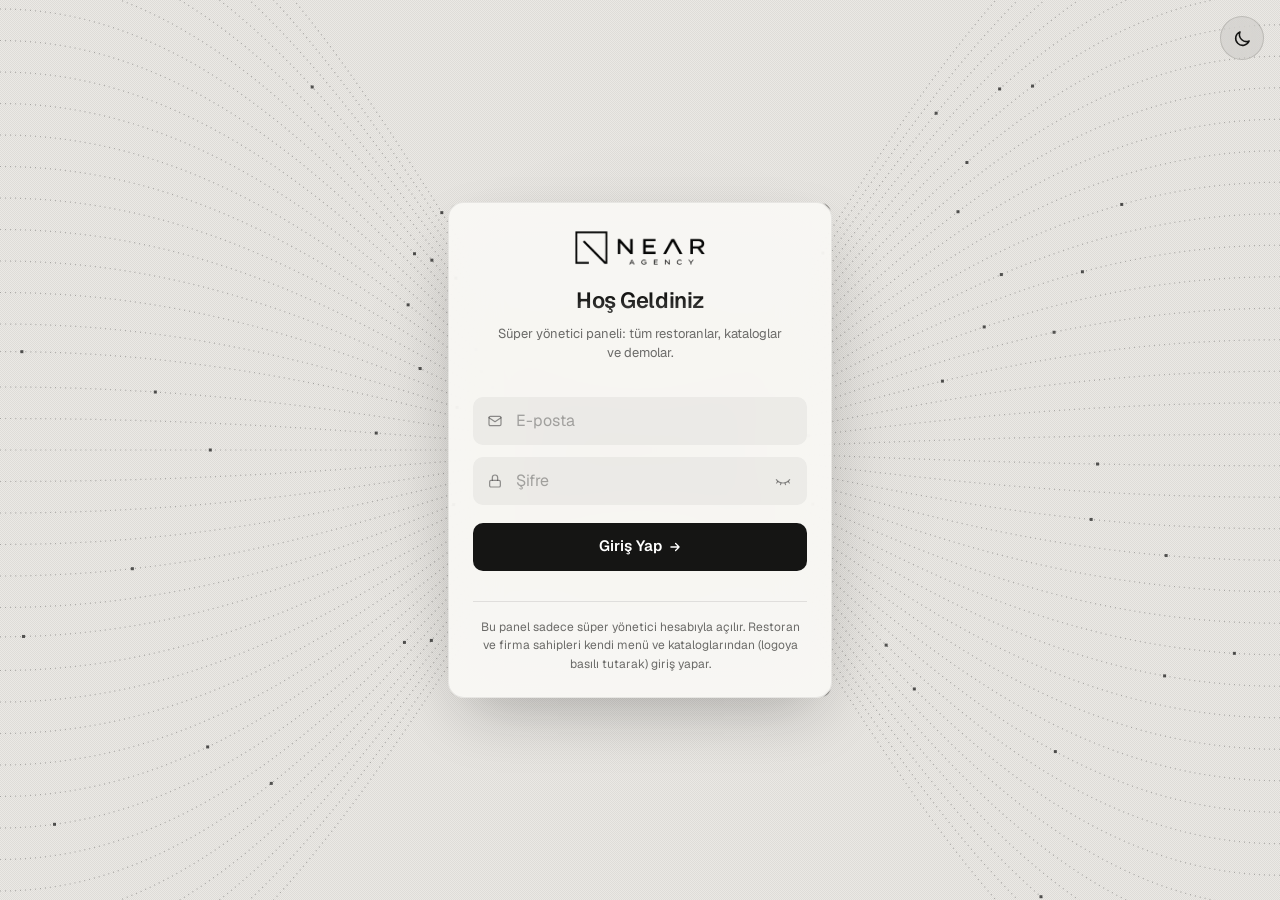
==== commit 30afcaa7: "Güvenlik temizliği: tarayıcıda API anahtarı yok, Supabase ayarı tek dosyada, gereksiz dosya ve CSP a" ====
--- a/821/index.html
+++ b/821/index.html
@@ -2,7 +2,7 @@
 <html lang="tr">
 <head>
 <meta charset="UTF-8">
-<meta http-equiv="Content-Security-Policy" content="default-src 'self'; script-src 'self'; style-src 'self' 'unsafe-inline'; font-src 'self' data:; img-src 'self' https: data: blob:; media-src 'self' https: data: blob:; connect-src 'self' https://rfwgjzkewtjpdcvrhepg.supabase.co https://media.neardiji.com https://api.mymemory.translated.net https://open.er-api.com https://api.frankfurter.app https://api.frankfurter.dev; worker-src 'self' blob:; object-src 'none'; base-uri 'self'; form-action 'self'; frame-src 'none'; upgrade-insecure-requests">
+<meta http-equiv="Content-Security-Policy" content="default-src 'self'; script-src 'self'; style-src 'self' 'unsafe-inline'; font-src 'self' data:; img-src 'self' https: data: blob:; media-src 'self' https: data: blob:; connect-src 'self' https://rfwgjzkewtjpdcvrhepg.supabase.co https://media.neardiji.com; worker-src 'self' blob:; object-src 'none'; base-uri 'self'; form-action 'self'; frame-src 'none'; upgrade-insecure-requests">
 <meta name="referrer" content="strict-origin-when-cross-origin">
 <link rel="icon" href="/favicon.ico" sizes="any">
 <link rel="icon" type="image/png" sizes="32x32" href="/assets/icons/favicon-32.png">
@@ -1657,6 +1657,7 @@
 <div class="wrap" id="app"></div>
 <div id="toast"></div>
 
+<script src="/assets/sb-config.js"></script>
 <script src="/assets/qr.js"></script>
 <script src="/assets/giris.js"></script>
 <script src="/821/app.js"></script>
--- a/assets/giris.css
+++ b/assets/giris.css
@@ -99,9 +99,6 @@
 .ndg-link{display:inline-flex;align-items:center;min-height:36px;padding:0 6px;margin-top:2px;border:0;background:none;color:var(--ndg-fg);font:inherit;font-size:12.5px;font-weight:500;cursor:pointer;
  text-decoration:underline;text-decoration-color:rgba(var(--ndg-rgb),.3);text-underline-offset:3px}
 .ndg-link:hover{text-decoration-color:var(--ndg-fg)}
-.ndg-kvkk{display:block;width:max-content;max-width:100%;margin:10px auto 0;padding:10px 12px;font-size:11.5px;color:var(--ndg-dim);text-decoration:underline;text-underline-offset:3px;position:relative;z-index:2}
-.ndg-kvkk:hover{color:var(--ndg-fg)}
-.ndg-kvkk:focus-visible{outline:2px solid var(--ndg-fg);outline-offset:3px;border-radius:6px}
 .ndg-close{position:absolute;top:10px;right:10px;width:40px;height:40px;display:grid;place-items:center;border:0;border-radius:50%;background:rgba(var(--ndg-rgb),.06);
  color:rgba(var(--ndg-rgb),.7);cursor:pointer;font-size:20px;line-height:1;z-index:2}
 .ndg-close:hover{background:rgba(var(--ndg-rgb),.12);color:var(--ndg-fg)}
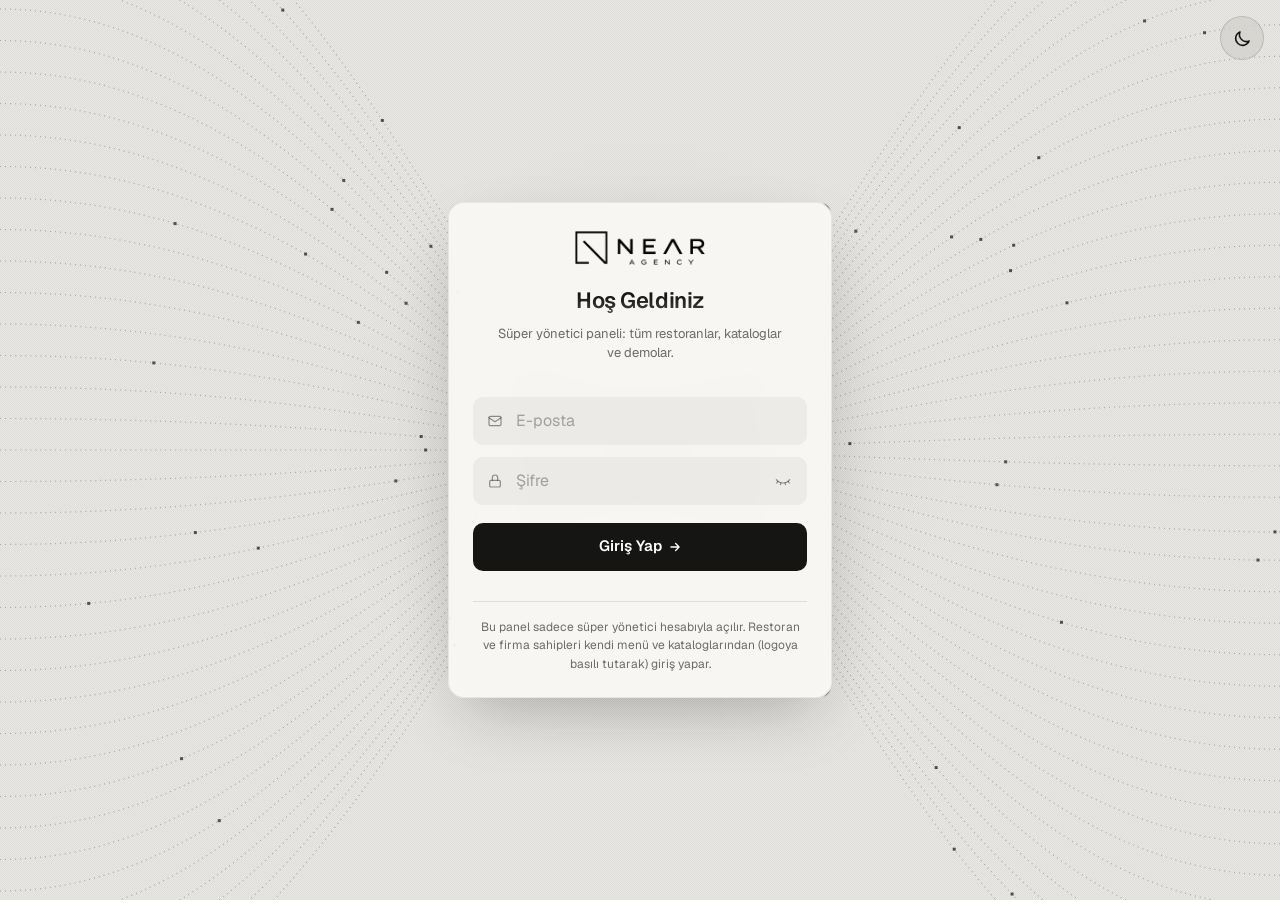
==== commit 8a7ecbaf: "Girişlere güvenlik doğrulaması altyapısı (Cloudflare Turnstile) İşletme paneli, site paneli, süper p" ====
--- a/821/index.html
+++ b/821/index.html
@@ -2,7 +2,7 @@
 <html lang="tr">
 <head>
 <meta charset="UTF-8">
-<meta http-equiv="Content-Security-Policy" content="default-src 'self'; script-src 'self'; style-src 'self' 'unsafe-inline'; font-src 'self' data:; img-src 'self' https: data: blob:; media-src 'self' https: data: blob:; connect-src 'self' https://rfwgjzkewtjpdcvrhepg.supabase.co https://media.neardiji.com; worker-src 'self' blob:; object-src 'none'; base-uri 'self'; form-action 'self'; frame-src 'none'; upgrade-insecure-requests">
+<meta http-equiv="Content-Security-Policy" content="default-src 'self'; script-src 'self' https://challenges.cloudflare.com; style-src 'self' 'unsafe-inline'; font-src 'self' data:; img-src 'self' https: data: blob:; media-src 'self' https: data: blob:; connect-src 'self' https://rfwgjzkewtjpdcvrhepg.supabase.co https://media.neardiji.com; worker-src 'self' blob:; object-src 'none'; base-uri 'self'; form-action 'self'; frame-src https://challenges.cloudflare.com; upgrade-insecure-requests">
 <meta name="referrer" content="strict-origin-when-cross-origin">
 <link rel="icon" href="/favicon.ico" sizes="any">
 <link rel="icon" type="image/png" sizes="32x32" href="/assets/icons/favicon-32.png">
@@ -1658,6 +1658,7 @@
 <div id="toast"></div>
 
 <script src="/assets/sb-config.js"></script>
+<script src="/assets/dogrula.js"></script>
 <script src="/assets/qr.js"></script>
 <script src="/assets/giris.js"></script>
 <script src="/821/app.js"></script>
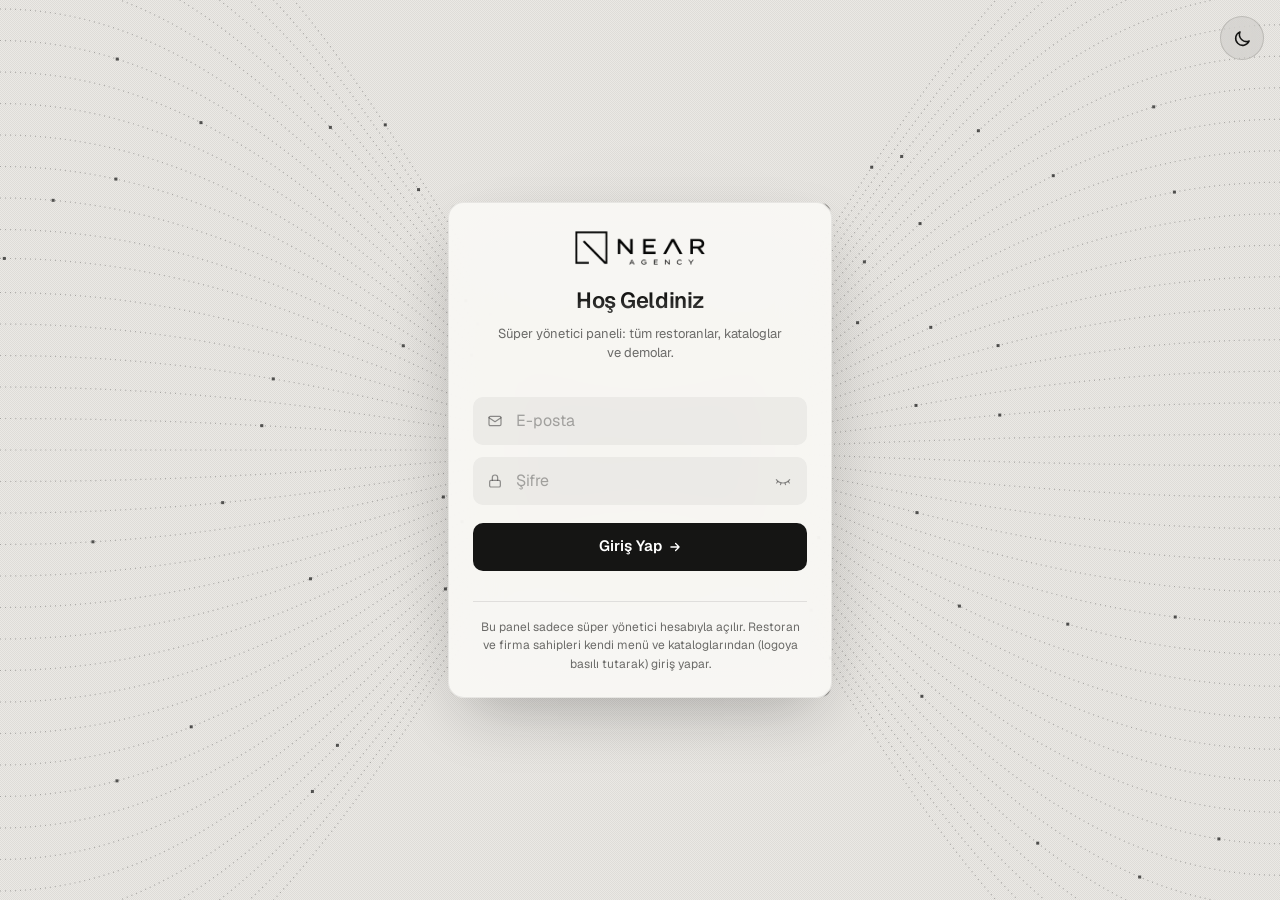
==== commit 029a9e10: "Uygulama olarak yükleme: her sayfa kendi adıyla Müşteri menüsü ve katalog, işletmenin adıyla ana ekr" ====
--- a/821/index.html
+++ b/821/index.html
@@ -2,12 +2,13 @@
 <html lang="tr">
 <head>
 <meta charset="UTF-8">
-<meta http-equiv="Content-Security-Policy" content="default-src 'self'; script-src 'self' https://challenges.cloudflare.com; style-src 'self' 'unsafe-inline'; font-src 'self' data:; img-src 'self' https: data: blob:; media-src 'self' https: data: blob:; connect-src 'self' https://rfwgjzkewtjpdcvrhepg.supabase.co https://media.neardiji.com; worker-src 'self' blob:; object-src 'none'; base-uri 'self'; form-action 'self'; frame-src https://challenges.cloudflare.com; upgrade-insecure-requests">
+<meta http-equiv="Content-Security-Policy" content="default-src 'self'; script-src 'self'; style-src 'self' 'unsafe-inline'; font-src 'self' data:; img-src 'self' https: data: blob:; media-src 'self' https: data: blob:; connect-src 'self' https://rfwgjzkewtjpdcvrhepg.supabase.co https://media.neardiji.com; worker-src 'self' blob:; object-src 'none'; base-uri 'self'; form-action 'self'; frame-src 'none'; upgrade-insecure-requests">
 <meta name="referrer" content="strict-origin-when-cross-origin">
 <link rel="icon" href="/favicon.ico" sizes="any">
 <link rel="icon" type="image/png" sizes="32x32" href="/assets/icons/favicon-32.png">
 <link rel="apple-touch-icon" href="/assets/icons/apple-touch-icon.png">
-<link rel="manifest" href="/site.webmanifest">
+<link rel="manifest" href="/821/manifest.webmanifest">
+<meta name="apple-mobile-web-app-title" content="Süper Panel">
 <link rel="stylesheet" href="/assets/fonts/fonts.css">
 <script src="/821/tema.js"></script>
 <link rel="stylesheet" href="/assets/giris.css">
@@ -1658,7 +1659,6 @@
 <div id="toast"></div>
 
 <script src="/assets/sb-config.js"></script>
-<script src="/assets/dogrula.js"></script>
 <script src="/assets/qr.js"></script>
 <script src="/assets/giris.js"></script>
 <script src="/821/app.js"></script>
